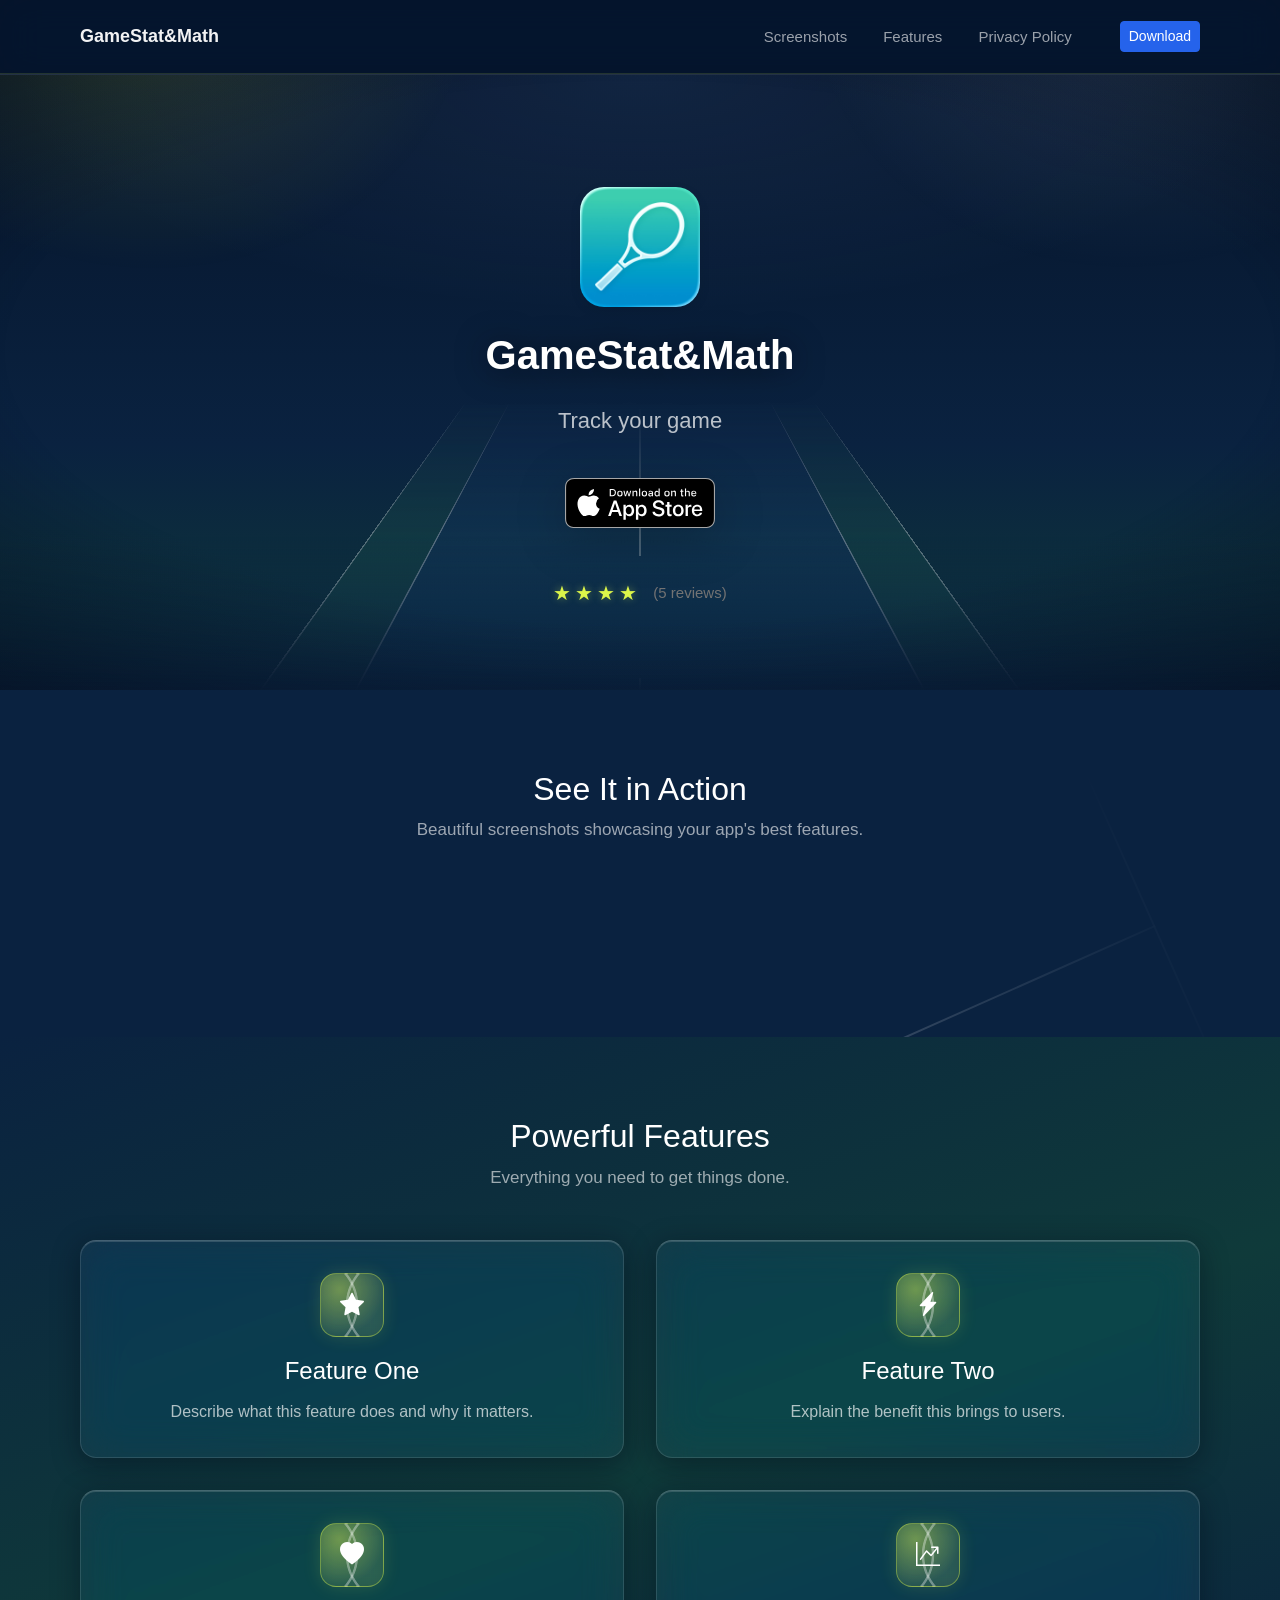
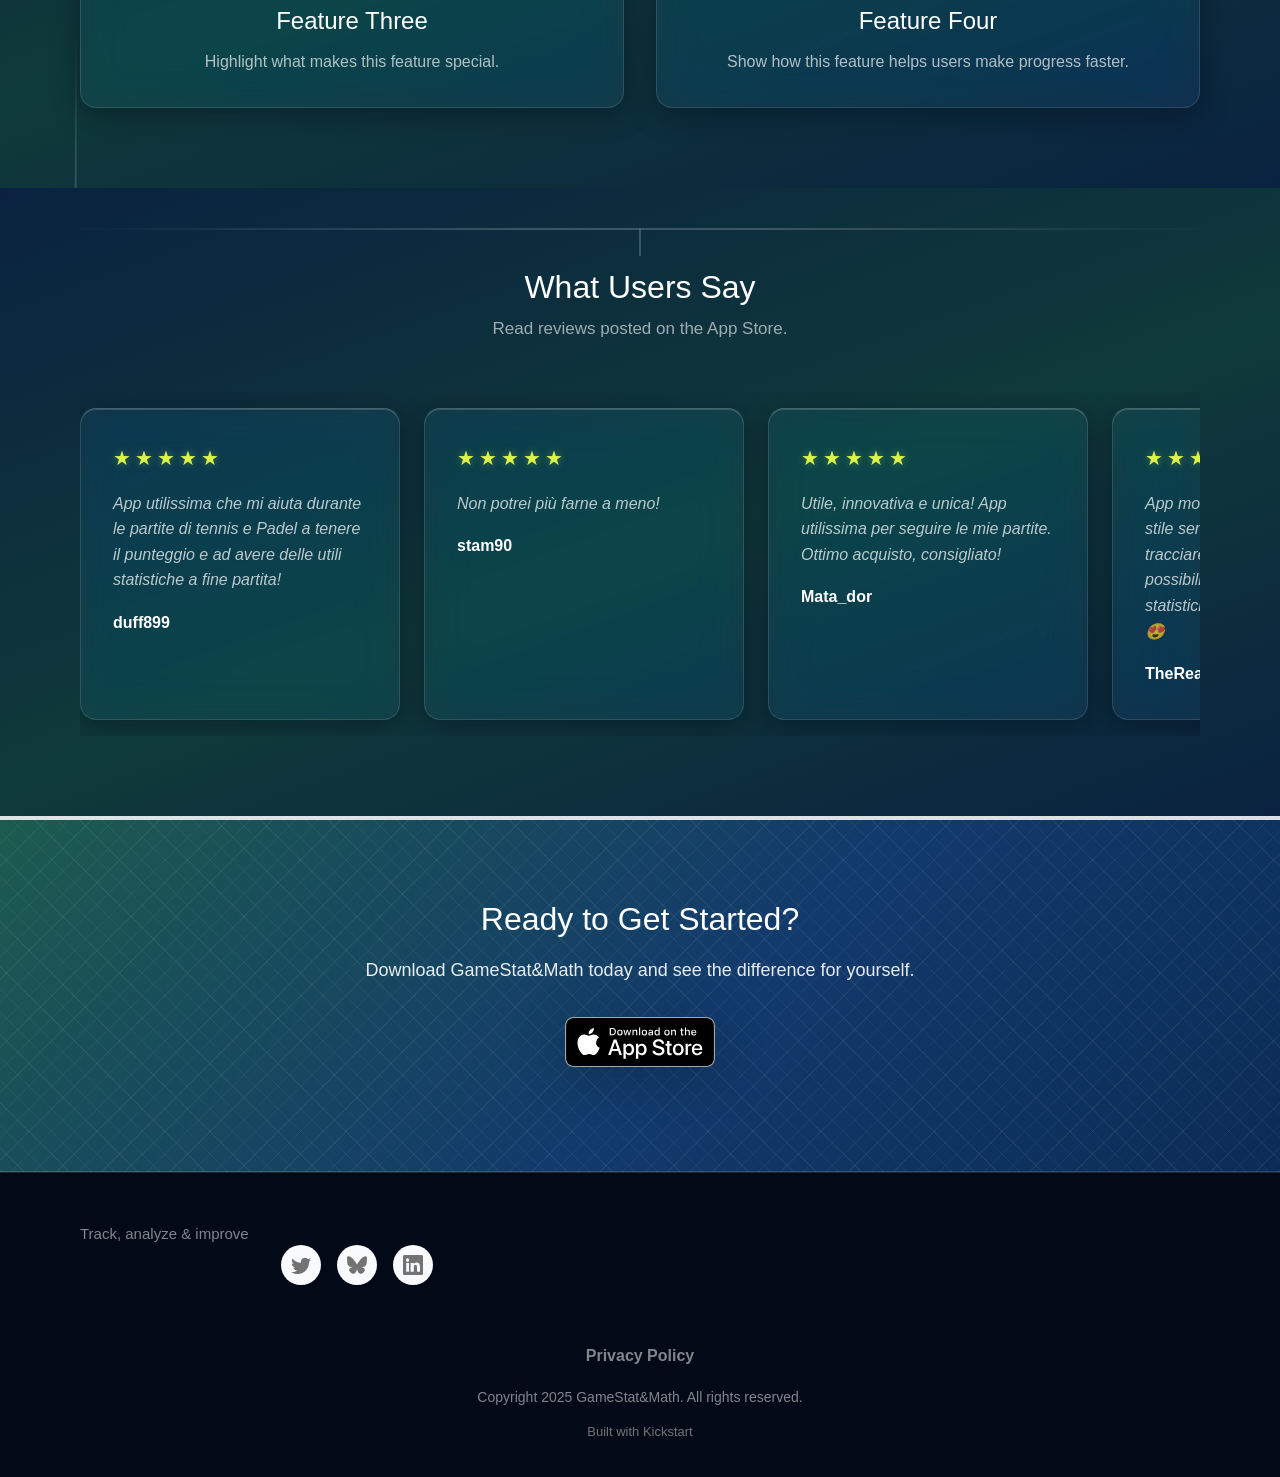
==== index.html @ c44f0102 "Deploy website – 23 Sep 2026 at 17:41" ====
<!doctype html>
<html lang="en" data-light-theme="light" data-dark-theme="dark">
  <head>
    <base href="./" />
    <meta property="og:site_name" content="GameStat&amp;Math" />
    <meta property="og:title" content="GameStat&amp;Math" />
    <meta name="twitter:title" content="GameStat&amp;Math" />
    <meta property="og:url" content="https://example.com/" />
    <meta name="twitter:domain" content="example.com" />
    <meta name="twitter:card" content="summary_large_image" />
    <meta name="twitter:dnt" content="on" />
    <meta charset="utf-8" />
    <meta name="viewport" content="width=device-width, initial-scale=1" />
    <meta name="author" content="Stefano" />
    <meta name="generator" content="Ignite v0.6.0" />
    <title>GameStat&amp;Math</title>
    <link href="css/bootstrap.min.css" rel="stylesheet" />
    <link href="css/bootstrap-icons.min.css" rel="stylesheet" />
    <link href="css/ignite-core.min.css" rel="stylesheet" />
    <link href="https://example.com/" rel="canonical" />
    <link href="images/favicon.png" rel="icon" />
    <link href="css/styles.css" rel="stylesheet" />
    <style>
:root {
    --primary-color: #2563eb;
    --primary-rgb: 37, 99, 235;
    --font-family: -apple-system, BlinkMacSystemFont, 'Segoe UI', Roboto, 'Helvetica Neue', Arial, sans-serif;
    color-scheme: light dark;
}
</style>
    <link href="css/custom.css" rel="stylesheet" />
    <meta name="apple-itunes-app" content="app-id=6455461462" />
  </head>
  <body data-site-classes="site-shell">
    <header>
      <nav class="site-header navbar navbar-expand-md">
        <div class="container flex-wrap flex-lg-nowrap">
          <div class="me-2 me-md-auto">
            <a href="./" class="brand-link d-inline-flex align-items-center navbar-brand"><span class="brand-name">GameStat&amp;Math</span></a>
          </div>
          <button type="button" class="navbar-toggler btn" data-bs-toggle="collapse" data-bs-target="#navbarCollapse" aria-controls="navbarCollapse" aria-expanded="false" aria-label="Toggle navigation"><span class="navbar-toggler-icon"></span></button>
          <div id="navbarCollapse" class="collapse navbar-collapse">
            <ul class="navbar-nav mb-2 mb-md-0 col justify-content-end">
              <li class="nav-item"><a href="#screenshots" class="nav-link text-nowrap">Screenshots</a></li>
              <li class="nav-item"><a href="#features" class="nav-link text-nowrap">Features</a></li>
              <li class="nav-item"><a href="https://gamestatmath.app/privacy/" class="nav-link text-nowrap">Privacy Policy</a></li>
              <li class="nav-item"></li>
              <li class="nav-item"><a href="https://apps.apple.com/app/id6455461462" class="text-nowrap btn btn-sm btn-primary">Download</a></li>
            </ul>
          </div>
        </div>
      </nav>
    </header>
    <main class="site-main">
      <div class="ig-main-content">
        <div id="hero" class="hero hero-centered">
          <div class="container">
            <div class="hero-content">
              <img src="images/app-icon.png" alt="App Icon" class="hero-app-icon" />
              <h1 class="hero-title">GameStat&amp;Math</h1>
              <p class="hero-subtitle">Track your game</p>
              <div class="hero-cta">
                <a href="https://apps.apple.com/app/id6455461462" class="store-badge-link"><img src="images/app-store-download-black.svg" alt="Download on the App Store" class="store-badge store-badge-light-mode" /><img src="images/app-store-download-white.svg" alt="Download on the App Store" class="store-badge store-badge-dark-mode" /></a>
              </div>
              <div class="hero-rating">
                <div class="rating-stars">
                  <span class="star">★</span>
                  <span class="star">★</span>
                  <span class="star">★</span>
                  <span class="star">★</span>
                </div>
                <p class="rating-text"><span class="rating-count">(5 reviews)</span></p>
              </div>
            </div>
          </div>
        </div>
        <div id="screenshots" class="screenshots-section screenshots-carousel">
          <div class="container">
            <div class="section-header">
              <h2>See It in Action</h2>
              <p class="section-description">Beautiful screenshots showcasing your app's best features.</p>
            </div>
            <div class="screenshots-container">
              <div class="screenshots-scroll"></div>
            </div>
          </div>
        </div>
        <div id="features" class="features-section features-grid-layout features-grid-multiple-of-two">
          <div class="container">
            <div class="section-header">
              <h2>Powerful Features</h2>
              <p class="section-description">Everything you need to get things done.</p>
            </div>
            <div class="features-grid">
              <div class="feature-card">
                <div class="feature-icon">
                  <i class="feature-icon-image bi-star-fill"></i>
                </div>
                <h4 class="feature-title">Feature One</h4>
                <p class="feature-description">Describe what this feature does and why it matters.</p>
              </div>
              <div class="feature-card">
                <div class="feature-icon">
                  <i class="feature-icon-image bi-lightning-charge-fill"></i>
                </div>
                <h4 class="feature-title">Feature Two</h4>
                <p class="feature-description">Explain the benefit this brings to users.</p>
              </div>
              <div class="feature-card">
                <div class="feature-icon">
                  <i class="feature-icon-image bi-heart-fill"></i>
                </div>
                <h4 class="feature-title">Feature Three</h4>
                <p class="feature-description">Highlight what makes this feature special.</p>
              </div>
              <div class="feature-card">
                <div class="feature-icon">
                  <i class="feature-icon-image bi-graph-up-arrow"></i>
                </div>
                <h4 class="feature-title">Feature Four</h4>
                <p class="feature-description">Show how this feature helps users make progress faster.</p>
              </div>
            </div>
          </div>
        </div>
        <div id="reviews" class="testimonials-section testimonials-carousel">
          <div class="container">
            <div class="section-header">
              <h2>What Users Say</h2>
              <p class="section-description">Read reviews posted on the App Store.</p>
            </div>
            <div class="testimonials-scroll">
              <div class="testimonial-card">
                <div class="testimonial-rating">
                  <span class="star">★</span>
                  <span class="star">★</span>
                  <span class="star">★</span>
                  <span class="star">★</span>
                  <span class="star">★</span>
                </div>
                <p class="testimonial-quote">App utilissima che mi aiuta durante le partite di tennis e Padel a tenere il punteggio e ad avere delle utili statistiche a fine partita!</p>
                <p class="testimonial-author">duff899</p>
              </div>
              <div class="testimonial-card">
                <div class="testimonial-rating">
                  <span class="star">★</span>
                  <span class="star">★</span>
                  <span class="star">★</span>
                  <span class="star">★</span>
                  <span class="star">★</span>
                </div>
                <p class="testimonial-quote">Non potrei più farne a meno!</p>
                <p class="testimonial-author">stam90</p>
              </div>
              <div class="testimonial-card">
                <div class="testimonial-rating">
                  <span class="star">★</span>
                  <span class="star">★</span>
                  <span class="star">★</span>
                  <span class="star">★</span>
                  <span class="star">★</span>
                </div>
                <p class="testimonial-quote">Utile, innovativa e unica! App utilissima per seguire le mie partite. Ottimo acquisto, consigliato!</p>
                <p class="testimonial-author">Mata_dor</p>
              </div>
              <div class="testimonial-card">
                <div class="testimonial-rating">
                  <span class="star">★</span>
                  <span class="star">★</span>
                  <span class="star">★</span>
                  <span class="star">★</span>
                  <span class="star">★</span>
                </div>
                <p class="testimonial-quote">App molto elegante, grazie ad uno stile semplice e intuitivo si possono tracciare le partite. Bellissima la possibilità di visualizzare le proprie statistiche e quelle degli avversari 😍</p>
                <p class="testimonial-author">TheRealCirru</p>
              </div>
            </div>
          </div>
        </div>
        <div id="download" class="download-section">
          <div class="container">
            <div class="download-content">
              <h2>Ready to Get Started?</h2>
              <p class="download-description">Download GameStat&amp;Math today and see the difference for yourself.</p>
              <div class="store-badges">
                <a href="https://apps.apple.com/app/id6455461462" class="store-badge-link"><img src="images/app-store-download-black.svg" alt="Download on the App Store" class="store-badge store-badge-light-mode" /><img src="images/app-store-download-white.svg" alt="Download on the App Store" class="store-badge store-badge-dark-mode" /></a>
              </div>
            </div>
          </div>
        </div>
      </div>
    </main>
    <div class="site-footer">
      <div class="container">
        <div class="footer-content">
          <div class="footer-brand">
            <p class="footer-tagline">Track, analyze &amp; improve</p>
          </div>
          <div class="footer-social">
            <a href="https://x.com/ste_pozzi" class="social-link"><i class="bi-twitter"></i></a>
            <a href="https://bsky.app/profile/ste12code.bsky.social" class="social-link"><i class="bi-bluesky"></i></a>
            <a href="https://linkedin.com/in/stefano12pozzi/" class="social-link"><i class="bi-linkedin"></i></a>
          </div>
        </div>
        <div class="footer-copyright">
          <div class="footer-links">
            <a href="privacy/" class="footer-privacy-link">Privacy Policy</a>
          </div>
          <p>Copyright 2025 GameStat&amp;Math. All rights reserved.</p>
          <a href="https://www.kickstart.tools" class="footer-kickstart-link">Built with Kickstart</a>
        </div>
      </div>
    </div>
    <script src="js/bootstrap.bundle.min.js"></script>
    <script src="js/ignite-core.js"></script>
  </body>
</html>
---- css/ignite-core.min.css ----
/* Since positioning the image, we need to help out the caption */
.carousel-caption {
  bottom: 3rem;
  z-index: 10;
}

/* Declare heights because of positioning of img element */
.carousel-item {
  height: 32rem;
}

/* Removing padding from the last paragraph in an alert. */
div.alert p:last-child {
  margin-bottom: 0;
}

.font-inherit, .font-inherit * {
  font: inherit;
}

.color-inherit, .color-inherit * {
  color: inherit;
}

.line-height-inherit {
  line-height: inherit;
}

.form-control::placeholder {
    color: gray;
    opacity: 1;
}
/* Removing text syling from a link. */
.link-plain {
    color: inherit;
    text-decoration: none;
    cursor: pointer;
}

/* Define CSS Variables for Material Backgrounds */
:root {
    /* Light Material Values */
    --material-light-ultra-thin: rgba(255, 255, 255, 0.5);
    --material-light-ultra-thin-blur: rgba(255, 255, 255, 0.2);
    --material-light-thin: rgba(255, 255, 255, 0.6);
    --material-light-thin-blur: rgba(255, 255, 255, 0.3);
    --material-light-regular: rgba(255, 255, 255, 0.7);
    --material-light-regular-blur: rgba(255, 255, 255, 0.4);
    --material-light-thick: rgba(255, 255, 255, 0.8);
    --material-light-thick-blur: rgba(255, 255, 255, 0.5);
    --material-light-ultra-thick: rgba(255, 255, 255, 0.9);
    --material-light-ultra-thick-blur: rgba(255, 255, 255, 0.6);

    /* Dark Material Values */
    --material-dark-ultra-thin: rgba(30, 30, 30, 0.5);
    --material-dark-ultra-thin-blur: rgba(30, 30, 30, 0.2);
    --material-dark-thin: rgba(30, 30, 30, 0.6);
    --material-dark-thin-blur: rgba(30, 30, 30, 0.3);
    --material-dark-regular: rgba(30, 30, 30, 0.7);
    --material-dark-regular-blur: rgba(30, 30, 30, 0.4);
    --material-dark-thick: rgba(30, 30, 30, 0.8);
    --material-dark-thick-blur: rgba(30, 30, 30, 0.5);
    --material-dark-ultra-thick: rgba(30, 30, 30, 0.9);
    --material-dark-ultra-thick-blur: rgba(30, 30, 30, 0.6);
}

/* Auto-switching Material Classes */
.material-ultra-thin {
    background: var(--material-light-ultra-thin);
    @supports ((backdrop-filter: blur(10px)) or (-webkit-backdrop-filter: blur(10px))) {
        background: var(--material-light-ultra-thin-blur);
        -webkit-backdrop-filter: blur(10px) saturate(180%);
        backdrop-filter: blur(10px) saturate(180%);
    }
}

.material-thin {
    background: var(--material-light-thin);
    @supports ((backdrop-filter: blur(20px)) or (-webkit-backdrop-filter: blur(20px))) {
        background: var(--material-light-thin-blur);
        -webkit-backdrop-filter: blur(20px) saturate(180%);
        backdrop-filter: blur(20px) saturate(180%);
    }
}

.material-regular {
    background: var(--material-light-regular);
    @supports ((backdrop-filter: blur(30px)) or (-webkit-backdrop-filter: blur(30px))) {
        background: var(--material-light-regular-blur);
        -webkit-backdrop-filter: blur(30px) saturate(180%);
        backdrop-filter: blur(30px) saturate(180%);
    }
}

.material-thick {
    background: var(--material-light-thick);
    @supports ((backdrop-filter: blur(50px)) or (-webkit-backdrop-filter: blur(50px))) {
        background: var(--material-light-thick-blur);
        -webkit-backdrop-filter: blur(50px) saturate(180%);
        backdrop-filter: blur(50px) saturate(180%);
    }
}

.material-ultra-thick {
    background: var(--material-light-ultra-thick);
    @supports ((backdrop-filter: blur(70px)) or (-webkit-backdrop-filter: blur(70px))) {
        background: var(--material-light-ultra-thick-blur);
        -webkit-backdrop-filter: blur(70px) saturate(180%);
        backdrop-filter: blur(70px) saturate(180%);
    }
}

[data-bs-theme*="dark"] .material-ultra-thin {
    background: var(--material-dark-ultra-thin);
    @supports ((backdrop-filter: blur(10px)) or (-webkit-backdrop-filter: blur(10px))) {
        background: var(--material-dark-ultra-thin-blur);
        -webkit-backdrop-filter: blur(10px) saturate(180%);
        backdrop-filter: blur(10px) saturate(180%);
    }
}

[data-bs-theme*="dark"] .material-thin {
    background: var(--material-dark-thin);
    @supports ((backdrop-filter: blur(20px)) or (-webkit-backdrop-filter: blur(20px))) {
        background: var(--material-dark-thin-blur);
        -webkit-backdrop-filter: blur(20px) saturate(180%);
        backdrop-filter: blur(20px) saturate(180%);
    }
}

[data-bs-theme*="dark"] .material-regular {
    background: var(--material-dark-regular);
    @supports ((backdrop-filter: blur(30px)) or (-webkit-backdrop-filter: blur(30px))) {
        background: var(--material-dark-regular-blur);
        -webkit-backdrop-filter: blur(30px) saturate(180%);
        backdrop-filter: blur(30px) saturate(180%);
    }
}

[data-bs-theme*="dark"] .material-thick {
    background: var(--material-dark-thick);
    @supports ((backdrop-filter: blur(50px)) or (-webkit-backdrop-filter: blur(50px))) {
        background: var(--material-dark-thick-blur);
        -webkit-backdrop-filter: blur(50px) saturate(180%);
        backdrop-filter: blur(50px) saturate(180%);
    }
}

[data-bs-theme*="dark"] .material-ultra-thick {
    background: var(--material-dark-ultra-thick);
    @supports ((backdrop-filter: blur(70px)) or (-webkit-backdrop-filter: blur(70px))) {
        background: var(--material-dark-ultra-thick-blur);
        -webkit-backdrop-filter: blur(70px) saturate(180%);
        backdrop-filter: blur(70px) saturate(180%);
    }
}

/* Light Material Classes (for explicit overrides) */
.material-ultra-thin-light {
    background: var(--material-light-ultra-thin);
    @supports ((backdrop-filter: blur(10px)) or (-webkit-backdrop-filter: blur(10px))) {
        background: var(--material-light-ultra-thin-blur);
        -webkit-backdrop-filter: blur(10px) saturate(180%);
        backdrop-filter: blur(10px) saturate(180%);
    }
}

.material-thin-light {
    background: var(--material-light-thin);
    @supports ((backdrop-filter: blur(20px)) or (-webkit-backdrop-filter: blur(20px))) {
        background: var(--material-light-thin-blur);
        -webkit-backdrop-filter: blur(20px) saturate(180%);
        backdrop-filter: blur(20px) saturate(180%);
    }
}

.material-regular-light {
    background: var(--material-light-regular);
    @supports ((backdrop-filter: blur(30px)) or (-webkit-backdrop-filter: blur(30px))) {
        background: var(--material-light-regular-blur);
        -webkit-backdrop-filter: blur(30px) saturate(180%);
        backdrop-filter: blur(30px) saturate(180%);
    }
}

.material-thick-light {
    background: var(--material-light-thick);
    @supports ((backdrop-filter: blur(50px)) or (-webkit-backdrop-filter: blur(50px))) {
        background: var(--material-light-thick-blur);
        -webkit-backdrop-filter: blur(50px) saturate(180%);
        backdrop-filter: blur(50px) saturate(180%);
    }
}

.material-ultra-thick-light {
    background: var(--material-light-ultra-thick);
    @supports ((backdrop-filter: blur(70px)) or (-webkit-backdrop-filter: blur(70px))) {
        background: var(--material-light-ultra-thick-blur);
        -webkit-backdrop-filter: blur(70px) saturate(180%);
        backdrop-filter: blur(70px) saturate(180%);
    }
}

/* Dark Material Classes (for explicit overrides) */
.material-ultra-thin-dark {
    background: var(--material-dark-ultra-thin);
    @supports ((backdrop-filter: blur(10px)) or (-webkit-backdrop-filter: blur(10px))) {
        background: var(--material-dark-ultra-thin-blur);
        -webkit-backdrop-filter: blur(10px) saturate(180%);
        backdrop-filter: blur(10px) saturate(180%);
    }
}

.material-thin-dark {
    background: var(--material-dark-thin);
    @supports ((backdrop-filter: blur(20px)) or (-webkit-backdrop-filter: blur(20px))) {
        background: var(--material-dark-thin-blur);
        -webkit-backdrop-filter: blur(20px) saturate(180%);
        backdrop-filter: blur(20px) saturate(180%);
    }
}

.material-regular-dark {
    background: var(--material-dark-regular);
    @supports ((backdrop-filter: blur(30px)) or (-webkit-backdrop-filter: blur(30px))) {
        background: var(--material-dark-regular-blur);
        -webkit-backdrop-filter: blur(30px) saturate(180%);
        backdrop-filter: blur(30px) saturate(180%);
    }
}

.material-thick-dark {
    background: var(--material-dark-thick);
    @supports ((backdrop-filter: blur(50px)) or (-webkit-backdrop-filter: blur(50px))) {
        background: var(--material-dark-thick-blur);
        -webkit-backdrop-filter: blur(50px) saturate(180%);
        backdrop-filter: blur(50px) saturate(180%);
    }
}

.material-ultra-thick-dark {
    background: var(--material-dark-ultra-thick);
    @supports ((backdrop-filter: blur(70px)) or (-webkit-backdrop-filter: blur(70px))) {
        background: var(--material-dark-ultra-thick-blur);
        -webkit-backdrop-filter: blur(70px) saturate(180%);
        backdrop-filter: blur(70px) saturate(180%);
    }
}

.ig-text-small {
    font-size: 0.9rem;
}

.ig-text-xSmall {
    font-size: 0.8rem;
}

.ig-text-xxSmall {
    font-size: 0.7rem;
}

.ig-text-xxxSmall {
    font-size: 0.6rem;
}

.ig-line-clamp {
    overflow: hidden;
    display: -webkit-box;
    -webkit-box-orient: vertical;
    -webkit-line-clamp: var(--ig-max-line-length, 1);
}

.ig-line-clamp-none {
    overflow: visible;
    display: block;
    -webkit-box-orient: horizontal;
    -webkit-line-clamp: unset;
}


:root {
    --bs-primary: rgb(13 110 253 / 100%);
    --bs-primary-rgb: 13, 110, 253;
    --bs-primary-text-emphasis: rgb(5 44 101 / 100%);
    --bs-primary-bg-subtle: rgb(206 226 254 / 100%);
    --bs-primary-border-subtle: rgb(109 168 253 / 100%);
    --bs-secondary: rgb(108 117 125 / 100%);
    --bs-secondary-rgb: 108, 117, 125;
    --bs-secondary-text-emphasis: rgb(43 46 50 / 100%);
    --bs-secondary-bg-subtle: rgb(225 227 229 / 100%);
    --bs-secondary-border-subtle: rgb(166 172 177 / 100%);
    --bs-success: rgb(25 135 84 / 100%);
    --bs-success-rgb: 25, 135, 84;
    --bs-success-text-emphasis: rgb(10 54 33 / 100%);
    --bs-success-bg-subtle: rgb(209 231 220 / 100%);
    --bs-success-border-subtle: rgb(117 183 152 / 100%);
    --bs-info: rgb(13 202 240 / 100%);
    --bs-info-rgb: 13, 202, 240;
    --bs-info-text-emphasis: rgb(5 80 96 / 100%);
    --bs-info-bg-subtle: rgb(206 244 252 / 100%);
    --bs-info-border-subtle: rgb(109 223 246 / 100%);
    --bs-warning: rgb(255 193 7 / 100%);
    --bs-warning-rgb: 255, 193, 7;
    --bs-warning-text-emphasis: rgb(102 77 2 / 100%);
    --bs-warning-bg-subtle: rgb(255 242 205 / 100%);
    --bs-warning-border-subtle: rgb(255 217 106 / 100%);
    --bs-danger: rgb(220 53 69 / 100%);
    --bs-danger-rgb: 220, 53, 69;
    --bs-danger-text-emphasis: rgb(88 21 27 / 100%);
    --bs-danger-bg-subtle: rgb(248 214 217 / 100%);
    --bs-danger-border-subtle: rgb(234 133 143 / 100%);
    --bs-light: rgb(248 249 250 / 100%);
    --bs-light-rgb: 248, 249, 250;
    --bs-light-text-emphasis: rgb(49 49 49 / 100%);
    --bs-light-bg-subtle: rgb(253 253 254 / 100%);
    --bs-light-border-subtle: rgb(198 199 200 / 100%);
    --bs-dark: rgb(33 37 41 / 100%);
    --bs-dark-rgb: 33, 37, 41;
    --bs-dark-text-emphasis: rgb(13 14 16 / 100%);
    --bs-dark-bg-subtle: rgb(210 211 212 / 100%);
    --bs-dark-border-subtle: rgb(121 124 126 / 100%);
    --bs-body-color: rgb(33 37 41 / 100%);
    --bs-body-color-rgb: 33, 37, 41;
    --bs-body-bg: rgb(255 255 255 / 100%);
    --bs-body-bg-rgb: 255, 255, 255;
    --bs-emphasis-color-rgb: 0, 0, 0;
    --bs-secondary-color: rgb(8415 9435 10455 / 75%);
    --bs-secondary-color-rgb: 8415, 9435, 10455;
    --bs-tertiary-color: rgb(8415 9435 10455 / 50%);
    --bs-tertiary-color-rgb: 8415, 9435, 10455;
    --bs-secondary-bg: rgb(233 236 239 / 100%);
    --bs-secondary-bg-rgb: 233, 236, 239;
    --bs-tertiary-bg: rgb(248 249 250 / 100%);
    --bs-tertiary-bg-rgb: 248, 249, 250;
    --bs-link-color: rgb(13 110 253 / 100%);
    --bs-link-color-rgb: 13, 110, 253;
    --bs-link-hover-color: rgb(10 88 202 / 100%);
    --bs-link-hover-color-rgb: 10, 88, 202;
    --bs-border-color: rgb(222 226 230 / 100%);
    --bs-border-color-rgb: 222, 226, 230;
    --syntax-highlight-theme: "xcode-light";
}

@media (min-width: 540px) {
    .container {
    max-width: 540px;
}
}

@media (min-width: 720px) {
    .container {
    max-width: 720px;
}
}

@media (min-width: 960px) {
    .container {
    max-width: 960px;
}
}

@media (min-width: 1140px) {
    .container {
    max-width: 1140px;
}
}

@media (min-width: 1320px) {
    .container {
    max-width: 1320px;
}
}

/* Global style rules */

/* Root and body styles */
html {
    font-size: var(--bs-root-font-size, 16px);
}

body {
    font-family: var(--bs-body-font-family, system-ui, -apple-system, "Segoe UI", Roboto, "Helvetica Neue", "Noto Sans", "Liberation Sans", Arial, sans-serif);
    font-size: var(--bs-body-font-size, 1rem);
    line-height: var(--bs-body-line-height, 1.5);
    color: var(--bs-body-color);
    background-color: var(--bs-body-bg);
}

/* Link styles */
a {
    color: var(--bs-link-color);
    text-decoration: var(--bs-link-decoration, underline);
}

a:hover {
    color: var(--bs-link-hover-color);
}

/* Link role styles */
.link-primary {
    color: var(--bs-primary) !important;
    text-decoration-color: var(--bs-primary) !important;
}
.link-primary:hover {
    color: rgba(var(--bs-primary-rgb), 0.8) !important;
    text-decoration-color: rgba(var(--bs-primary-rgb), 0.8) !important;
}

.link-secondary {
    color: var(--bs-secondary) !important;
    text-decoration-color: var(--bs-secondary) !important;
}
.link-secondary:hover {
    color: rgba(var(--bs-secondary-rgb), 0.8) !important;
    text-decoration-color: rgba(var(--bs-secondary-rgb), 0.8) !important;
}

.link-success {
    color: var(--bs-success) !important;
    text-decoration-color: var(--bs-success) !important;
}
.link-success:hover {
    color: rgba(var(--bs-success-rgb), 0.8) !important;
    text-decoration-color: rgba(var(--bs-success-rgb), 0.8) !important;
}

.link-info {
    color: var(--bs-info) !important;
    text-decoration-color: var(--bs-info) !important;
}
.link-info:hover {
    color: rgba(var(--bs-info-rgb), 0.8) !important;
    text-decoration-color: rgba(var(--bs-info-rgb), 0.8) !important;
}

.link-warning {
    color: var(--bs-warning) !important;
    text-decoration-color: var(--bs-warning) !important;
}
.link-warning:hover {
    color: rgba(var(--bs-warning-rgb), 0.8) !important;
    text-decoration-color: rgba(var(--bs-warning-rgb), 0.8) !important;
}

.link-danger {
    color: var(--bs-danger) !important;
    text-decoration-color: var(--bs-danger) !important;
}
.link-danger:hover {
    color: rgba(var(--bs-danger-rgb), 0.8) !important;
    text-decoration-color: rgba(var(--bs-danger-rgb), 0.8) !important;
}

.link-light {
    color: var(--bs-light) !important;
    text-decoration-color: var(--bs-light) !important;
}
.link-light:hover {
    color: rgba(var(--bs-light-rgb), 0.8) !important;
    text-decoration-color: rgba(var(--bs-light-rgb), 0.8) !important;
}

.link-dark {
    color: var(--bs-dark) !important;
    text-decoration-color: var(--bs-dark) !important;
}
.link-dark:hover {
    color: rgba(var(--bs-dark-rgb), 0.8) !important;
    text-decoration-color: rgba(var(--bs-dark-rgb), 0.8) !important;
}

/* Alert styles */
.alert-primary {
    color: var(--bs-primary-text-emphasis);
    background-color: var(--bs-primary-bg-subtle);
    border-color: var(--bs-primary-border-subtle);
}

.alert-secondary {
    color: var(--bs-secondary-text-emphasis);
    background-color: var(--bs-secondary-bg-subtle);
    border-color: var(--bs-secondary-border-subtle);
}

.alert-success {
    color: var(--bs-success-text-emphasis);
    background-color: var(--bs-success-bg-subtle);
    border-color: var(--bs-success-border-subtle);
}

.alert-info {
    color: var(--bs-info-text-emphasis);
    background-color: var(--bs-info-bg-subtle);
    border-color: var(--bs-info-border-subtle);
}

.alert-warning {
    color: var(--bs-warning-text-emphasis);
    background-color: var(--bs-warning-bg-subtle);
    border-color: var(--bs-warning-border-subtle);
}

.alert-danger {
    color: var(--bs-danger-text-emphasis);
    background-color: var(--bs-danger-bg-subtle);
    border-color: var(--bs-danger-border-subtle);
}

.alert-light {
    color: var(--bs-light-text-emphasis);
    background-color: var(--bs-light-bg-subtle);
    border-color: var(--bs-light-border-subtle);
}

.alert-dark {
    color: var(--bs-dark-text-emphasis);
    background-color: var(--bs-dark-bg-subtle);
    border-color: var(--bs-dark-border-subtle);
}

/* Subtle backgrounds */
.bg-primary-subtle {
    background-color: rgba(var(--bs-primary-rgb), 0.15) !important;
}

.bg-secondary-subtle {
    background-color: rgba(var(--bs-secondary-rgb), 0.15) !important;
}

.bg-success-subtle {
    background-color: rgba(var(--bs-success-rgb), 0.15) !important;
}

.bg-info-subtle {
    background-color: rgba(var(--bs-info-rgb), 0.15) !important;
}

.bg-warning-subtle {
    background-color: rgba(var(--bs-warning-rgb), 0.15) !important;
}

.bg-danger-subtle {
    background-color: rgba(var(--bs-danger-rgb), 0.15) !important;
}

.bg-light-subtle {
    background-color: rgba(var(--bs-light-rgb), 0.15) !important;
}

.bg-dark-subtle {
    background-color: rgba(var(--bs-dark-rgb), 0.15) !important;
}

/* Card with solid background */
.text-bg-primary {
    color: #fff;
    background-color: var(--bs-primary) !important;
}

.text-bg-secondary {
    color: #fff;
    background-color: var(--bs-secondary) !important;
}

.text-bg-success {
    color: #fff;
    background-color: var(--bs-success) !important;
}

.text-bg-info {
    color: #000;
    background-color: var(--bs-info) !important;
}

.text-bg-warning {
    color: #000;
    background-color: var(--bs-warning) !important;
}

.text-bg-danger {
    color: #fff;
    background-color: var(--bs-danger) !important;
}

.text-bg-light {
    color: #000;
    background-color: var(--bs-light) !important;
}

.text-bg-dark {
    color: #fff;
    background-color: var(--bs-dark) !important;
}

/* Card with colored border */
.border-primary {
    border-color: var(--bs-primary) !important;
}

.border-secondary {
    border-color: var(--bs-secondary) !important;
}

.border-success {
    border-color: var(--bs-success) !important;
}

.border-info {
    border-color: var(--bs-info) !important;
}

.border-warning {
    border-color: var(--bs-warning) !important;
}

.border-danger {
    border-color: var(--bs-danger) !important;
}

.border-light {
    border-color: var(--bs-light) !important;
}

.border-dark {
    border-color: var(--bs-dark) !important;
}

/* Paragraph margin */
p {
    margin-top: 0;
    margin-bottom: var(--bs-paragraph-margin-bottom, 1rem);
}

/* Heading styles */
h1, h2, h3, h4, h5, h6 {
    font-family: var(--bs-headings-font-family, inherit);
    margin-bottom: var(--bs-headings-margin-bottom, 0.5rem);
    font-weight: var(--bs-headings-font-weight, 500);
    line-height: var(--bs-headings-line-height, 1.2);
    color: var(--bs-heading-color, inherit);
}

/* Individual heading sizes */
h1 { font-size: var(--bs-h1-font-size, 2.5rem); }
h2 { font-size: var(--bs-h2-font-size, 2rem); }
h3 { font-size: var(--bs-h3-font-size, 1.75rem); }
h4 { font-size: var(--bs-h4-font-size, 1.5rem); }
h5 { font-size: var(--bs-h5-font-size, 1.25rem); }
h6 { font-size: var(--bs-h6-font-size, 1rem); }

/* Font weights */
.fw-lighter { font-weight: var(--bs-font-weight-lighter, 200); }
.fw-light { font-weight: var(--bs-font-weight-light, 300); }
.fw-normal { font-weight: var(--bs-font-weight-normal, 400); }
.fw-bold { font-weight: var(--bs-font-weight-bold, 700); }
.fw-bolder { font-weight: var(--bs-font-weight-bolder, 800); }

/* Font sizes */
.fs-small { font-size: var(--bs-body-font-size-sm, 0.875rem); }
.fs-base { font-size: var(--bs-body-font-size, 1rem); }
.fs-large { font-size: var(--bs-body-font-size-lg, 1.25rem); }

/* Line heights */
.lh-1 { line-height: var(--bs-line-height-condensed, 1); }
.lh-base { line-height: var(--bs-line-height-base, 1.5); }
.lh-lg { line-height: var(--bs-line-height-expanded, 2); }

/* Inline code */
:not(pre) > code {
    font-family: var(--bs-font-monospace, monospace);
    font-size: var(--bs-code-font-size, 1em);
}

/* Code blocks */
code, pre {
    font-family: var(--bs-font-monospace, monospace);
    font-size: var(--code-block-font-size, 1em);
    margin-bottom: var(--bs-paragraph-margin-bottom, 1rem) !important;
}

/* Border styles */
.border { border: 1px solid var(--bs-border-color) !important; }

/* Color rules */
.text-primary { color: var(--bs-primary) !important; }
.text-secondary { color: var(--bs-secondary) !important; }
.text-success { color: var(--bs-success) !important; }
.text-info { color: var(--bs-info) !important; }
.text-warning { color: var(--bs-warning) !important; }
.text-danger { color: var(--bs-danger) !important; }
.text-light { color: var(--bs-light) !important; }
.text-dark { color: var(--bs-dark) !important; }

/* Background rules */
.bg-primary { background-color: var(--bs-primary) !important; }
.bg-secondary { background-color: var(--bs-secondary) !important; }
.bg-success { background-color: var(--bs-success) !important; }
.bg-info { background-color: var(--bs-info) !important; }
.bg-warning { background-color: var(--bs-warning) !important; }
.bg-danger { background-color: var(--bs-danger) !important; }
.bg-light { background-color: var(--bs-light) !important; }
.bg-dark { background-color: var(--bs-dark) !important; }

/* Button rules */
.btn-primary {
    background-color: var(--bs-primary);
    border-color: var(--bs-primary);
}
.btn-primary:hover {
    background-color: rgb(var(--bs-primary-rgb));
    border-color: rgb(var(--bs-primary-rgb));
}

.btn-secondary {
    background-color: var(--bs-secondary);
    border-color: var(--bs-secondary);
}
.btn-secondary:hover {
    background-color: rgb(var(--bs-secondary-rgb));
    border-color: rgb(var(--bs-secondary-rgb));
}

.btn-success {
    background-color: var(--bs-success);
    border-color: var(--bs-success);
}
.btn-success:hover {
    background-color: rgb(var(--bs-success-rgb));
    border-color: rgb(var(--bs-success-rgb));
}

.btn-info {
    background-color: var(--bs-info);
    border-color: var(--bs-info);
}
.btn-info:hover {
    background-color: rgb(var(--bs-info-rgb));
    border-color: rgb(var(--bs-info-rgb));
}

.btn-warning {
    background-color: var(--bs-warning);
    border-color: var(--bs-warning);
}
.btn-warning:hover {
    background-color: rgb(var(--bs-warning-rgb));
    border-color: rgb(var(--bs-warning-rgb));
}

.btn-danger {
    background-color: var(--bs-danger);
    border-color: var(--bs-danger);
}
.btn-danger:hover {
    background-color: rgb(var(--bs-danger-rgb));
    border-color: rgb(var(--bs-danger-rgb));
}

.btn-light {
    background-color: var(--bs-light);
    border-color: var(--bs-light);
}
.btn-light:hover {
    background-color: rgb(var(--bs-light-rgb));
    border-color: rgb(var(--bs-light-rgb));
}

.btn-dark {
    background-color: var(--bs-dark);
    border-color: var(--bs-dark);
}
.btn-dark:hover {
    background-color: rgb(var(--bs-dark-rgb));
    border-color: rgb(var(--bs-dark-rgb));
}


[data-bs-theme="light"] {
    --bs-primary: rgb(13 110 253 / 100%);
    --bs-primary-rgb: 13, 110, 253;
    --bs-primary-text-emphasis: rgb(5 44 101 / 100%);
    --bs-primary-bg-subtle: rgb(206 226 254 / 100%);
    --bs-primary-border-subtle: rgb(109 168 253 / 100%);
    --bs-secondary: rgb(108 117 125 / 100%);
    --bs-secondary-rgb: 108, 117, 125;
    --bs-secondary-text-emphasis: rgb(43 46 50 / 100%);
    --bs-secondary-bg-subtle: rgb(225 227 229 / 100%);
    --bs-secondary-border-subtle: rgb(166 172 177 / 100%);
    --bs-success: rgb(25 135 84 / 100%);
    --bs-success-rgb: 25, 135, 84;
    --bs-success-text-emphasis: rgb(10 54 33 / 100%);
    --bs-success-bg-subtle: rgb(209 231 220 / 100%);
    --bs-success-border-subtle: rgb(117 183 152 / 100%);
    --bs-info: rgb(13 202 240 / 100%);
    --bs-info-rgb: 13, 202, 240;
    --bs-info-text-emphasis: rgb(5 80 96 / 100%);
    --bs-info-bg-subtle: rgb(206 244 252 / 100%);
    --bs-info-border-subtle: rgb(109 223 246 / 100%);
    --bs-warning: rgb(255 193 7 / 100%);
    --bs-warning-rgb: 255, 193, 7;
    --bs-warning-text-emphasis: rgb(102 77 2 / 100%);
    --bs-warning-bg-subtle: rgb(255 242 205 / 100%);
    --bs-warning-border-subtle: rgb(255 217 106 / 100%);
    --bs-danger: rgb(220 53 69 / 100%);
    --bs-danger-rgb: 220, 53, 69;
    --bs-danger-text-emphasis: rgb(88 21 27 / 100%);
    --bs-danger-bg-subtle: rgb(248 214 217 / 100%);
    --bs-danger-border-subtle: rgb(234 133 143 / 100%);
    --bs-light: rgb(248 249 250 / 100%);
    --bs-light-rgb: 248, 249, 250;
    --bs-light-text-emphasis: rgb(49 49 49 / 100%);
    --bs-light-bg-subtle: rgb(253 253 254 / 100%);
    --bs-light-border-subtle: rgb(198 199 200 / 100%);
    --bs-dark: rgb(33 37 41 / 100%);
    --bs-dark-rgb: 33, 37, 41;
    --bs-dark-text-emphasis: rgb(13 14 16 / 100%);
    --bs-dark-bg-subtle: rgb(210 211 212 / 100%);
    --bs-dark-border-subtle: rgb(121 124 126 / 100%);
    --bs-body-color: rgb(33 37 41 / 100%);
    --bs-body-color-rgb: 33, 37, 41;
    --bs-body-bg: rgb(255 255 255 / 100%);
    --bs-body-bg-rgb: 255, 255, 255;
    --bs-emphasis-color-rgb: 0, 0, 0;
    --bs-secondary-color: rgb(8415 9435 10455 / 75%);
    --bs-secondary-color-rgb: 8415, 9435, 10455;
    --bs-tertiary-color: rgb(8415 9435 10455 / 50%);
    --bs-tertiary-color-rgb: 8415, 9435, 10455;
    --bs-secondary-bg: rgb(233 236 239 / 100%);
    --bs-secondary-bg-rgb: 233, 236, 239;
    --bs-tertiary-bg: rgb(248 249 250 / 100%);
    --bs-tertiary-bg-rgb: 248, 249, 250;
    --bs-link-color: rgb(13 110 253 / 100%);
    --bs-link-color-rgb: 13, 110, 253;
    --bs-link-hover-color: rgb(10 88 202 / 100%);
    --bs-link-hover-color-rgb: 10, 88, 202;
    --bs-border-color: rgb(222 226 230 / 100%);
    --bs-border-color-rgb: 222, 226, 230;
    --syntax-highlight-theme: "xcode-light";
}

[data-bs-theme="dark"] {
    --bs-primary: rgb(13 110 253 / 100%);
    --bs-primary-rgb: 13, 110, 253;
    --bs-primary-text-emphasis: rgb(109 168 253 / 100%);
    --bs-primary-bg-subtle: rgb(2 21 50 / 100%);
    --bs-primary-border-subtle: rgb(7 66 151 / 100%);
    --bs-secondary: rgb(108 117 125 / 100%);
    --bs-secondary-rgb: 108, 117, 125;
    --bs-secondary-text-emphasis: rgb(166 172 177 / 100%);
    --bs-secondary-bg-subtle: rgb(21 23 24 / 100%);
    --bs-secondary-border-subtle: rgb(64 70 75 / 100%);
    --bs-success: rgb(25 135 84 / 100%);
    --bs-success-rgb: 25, 135, 84;
    --bs-success-text-emphasis: rgb(117 183 152 / 100%);
    --bs-success-bg-subtle: rgb(4 26 16 / 100%);
    --bs-success-border-subtle: rgb(15 81 50 / 100%);
    --bs-info: rgb(13 202 240 / 100%);
    --bs-info-rgb: 13, 202, 240;
    --bs-info-text-emphasis: rgb(109 223 246 / 100%);
    --bs-info-bg-subtle: rgb(2 40 47 / 100%);
    --bs-info-border-subtle: rgb(7 121 144 / 100%);
    --bs-warning: rgb(255 193 7 / 100%);
    --bs-warning-rgb: 255, 193, 7;
    --bs-warning-text-emphasis: rgb(255 217 106 / 100%);
    --bs-warning-bg-subtle: rgb(50 38 1 / 100%);
    --bs-warning-border-subtle: rgb(153 115 4 / 100%);
    --bs-danger: rgb(220 53 69 / 100%);
    --bs-danger-rgb: 220, 53, 69;
    --bs-danger-text-emphasis: rgb(234 133 143 / 100%);
    --bs-danger-bg-subtle: rgb(43 10 13 / 100%);
    --bs-danger-border-subtle: rgb(132 31 41 / 100%);
    --bs-light: rgb(248 249 250 / 100%);
    --bs-light-rgb: 248, 249, 250;
    --bs-light-text-emphasis: rgb(250 251 252 / 100%);
    --bs-light-bg-subtle: rgb(49 49 49 / 100%);
    --bs-light-border-subtle: rgb(99 99 100 / 100%);
    --bs-dark: rgb(33 37 41 / 100%);
    --bs-dark-rgb: 33, 37, 41;
    --bs-dark-text-emphasis: rgb(210 211 212 / 100%);
    --bs-dark-bg-subtle: rgb(6 7 8 / 100%);
    --bs-dark-border-subtle: rgb(77 80 83 / 100%);
    --bs-body-color: rgb(222 226 230 / 100%);
    --bs-body-color-rgb: 222, 226, 230;
    --bs-body-bg: rgb(33 37 41 / 100%);
    --bs-body-bg-rgb: 33, 37, 41;
    --bs-emphasis-color: rgb(255 255 255 / 100%);
    --bs-emphasis-color-rgb: 255, 255, 255;
    --bs-secondary-color: rgb(56610 57630 58650 / 75%);
    --bs-secondary-color-rgb: 56610, 57630, 58650;
    --bs-tertiary-color: rgb(56610 57630 58650 / 50%);
    --bs-tertiary-color-rgb: 56610, 57630, 58650;
    --bs-secondary-bg: rgb(52 58 64 / 100%);
    --bs-secondary-bg-rgb: 52, 58, 64;
    --bs-tertiary-bg: rgb(43 48 53 / 100%);
    --bs-tertiary-bg-rgb: 43, 48, 53;
    --bs-link-color: rgb(110 168 254 / 100%);
    --bs-link-color-rgb: 110, 168, 254;
    --bs-link-hover-color: rgb(158 197 254 / 100%);
    --bs-link-hover-color-rgb: 158, 197, 254;
    --bs-border-color: rgb(73 80 87 / 100%);
    --bs-border-color-rgb: 73, 80, 87;
    --syntax-highlight-theme: "xcode-dark";
}
---- css/styles.css ----
/* Custom styles */
:root {
    /* Theme colors - these can be overridden dynamically */
    --primary-color: #2563eb;
    --primary-hover: color-mix(in srgb, var(--primary-color) 84%, black);
    --primary-rgb: 37, 99, 235;

    /* Text colors */
    --text-dark: #0a0a0a;
    --text-primary: #1a1a1a;
    --text-muted: #525252;
    --text-light: #737373;
    --text-secondary: var(--text-muted);

    /* Background colors */
    --bg-page: #ffffff;
    --bg-light: #f8fafc;
    --bg-card: #ffffff;
    --bg-primary: var(--bg-page);
    --bg-secondary: var(--bg-light);
    --surface-elevated: color-mix(in srgb, var(--bg-page) 92%, transparent);
    --section-surface-a: var(--bg-page);
    --section-surface-b: #f8f9fb;

    /* Border and shadow */
    --border-color: rgba(0, 0, 0, 0.06);
    --shadow-sm: 0 1px 3px rgba(0, 0, 0, 0.02);
    --shadow-md: 0 4px 12px rgba(0, 0, 0, 0.08);
    --shadow-lg: 0 8px 24px rgba(0, 0, 0, 0.12);

    /* Special colors */
    --star-color: #facc15;

    /* Font families */
    --font-family-system: -apple-system, BlinkMacSystemFont, "Segoe UI", "Roboto", "Helvetica Neue", sans-serif;
    --font-family-serif: Georgia, "Times New Roman", Times, serif;
    --font-family-mono: "SF Mono", Menlo, Monaco, Consolas, monospace;
    --font-family: var(--font-family-system);

    /* Spacing scale */
    --spacing-xs: 0.25rem;
    --spacing-sm: 0.5rem;
    --spacing-md: 1rem;
    --spacing-lg: 1.5rem;
    --spacing-xl: 2rem;
    --spacing-2xl: 3rem;
    --spacing-3xl: 5rem;

    /* Border radius */
    --radius-sm: 0.375rem;
    --radius-md: 0.625rem;
    --radius-lg: 1rem;
    --border-radius-sm: var(--radius-sm);
    --border-radius-md: var(--radius-md);
    --border-radius-lg: var(--radius-lg);
    --section-padding-y: var(--spacing-3xl);
    --section-padding: var(--section-padding-y) 0;
    --bs-primary: var(--primary-color);
    --bs-primary-rgb: var(--primary-rgb);
    --bs-link-color: var(--primary-color);
    --bs-link-color-rgb: var(--primary-rgb);
    --bs-link-hover-color: var(--primary-hover);
    --bs-link-hover-color-rgb: var(--primary-rgb);
}

/* Dark mode via class */
body[data-site-classes~="dark-mode"] {
    --text-dark: #fafafa;
    --text-primary: #e5e5e5;
    --text-muted: #a1a1aa;
    --text-light: #71717a;
    --text-secondary: var(--text-muted);
    --bg-page: #0a0a0a;
    --bg-light: #18181b;
    --bg-card: #27272a;
    --bg-primary: var(--bg-page);
    --bg-secondary: var(--bg-light);
    --surface-elevated: rgba(10, 10, 10, 0.92);
    --section-surface-a: var(--bg-page);
    --section-surface-b: #111114;
    --border-color: rgba(255, 255, 255, 0.1);
    --shadow-sm: 0 1px 3px rgba(0, 0, 0, 0.3);
    --shadow-md: 0 4px 12px rgba(0, 0, 0, 0.4);
    --shadow-lg: 0 8px 24px rgba(0, 0, 0, 0.5);
}

body[data-site-classes~="dark-mode"] .site-header .navbar-toggler-icon {
    background-image: url("data:image/svg+xml,%3csvg xmlns='http://www.w3.org/2000/svg' viewBox='0 0 30 30'%3e%3cpath stroke='rgba%28255,255,255,0.88%29' stroke-linecap='round' stroke-miterlimit='10' stroke-width='2' d='M4 7h22M4 15h22M4 23h22'/%3e%3c/svg%3e");
}

/* Dark mode via system preference (auto) */
@media (prefers-color-scheme: dark) {
    body:not([data-site-classes~="light-mode"]):not([data-site-classes~="dark-mode"]) {
        --text-dark: #fafafa;
        --text-primary: #e5e5e5;
        --text-muted: #a1a1aa;
        --text-light: #71717a;
        --text-secondary: var(--text-muted);
        --bg-page: #0a0a0a;
        --bg-light: #18181b;
        --bg-card: #27272a;
        --bg-primary: var(--bg-page);
        --bg-secondary: var(--bg-light);
        --surface-elevated: rgba(10, 10, 10, 0.92);
        --section-surface-a: var(--bg-page);
        --section-surface-b: #111114;
        --border-color: rgba(255, 255, 255, 0.1);
        --shadow-sm: 0 1px 3px rgba(0, 0, 0, 0.3);
        --shadow-md: 0 4px 12px rgba(0, 0, 0, 0.4);
        --shadow-lg: 0 8px 24px rgba(0, 0, 0, 0.5);
    }

    body:not([data-site-classes~="light-mode"]):not([data-site-classes~="dark-mode"]) .site-header .navbar-toggler-icon {
        background-image: url("data:image/svg+xml,%3csvg xmlns='http://www.w3.org/2000/svg' viewBox='0 0 30 30'%3e%3cpath stroke='rgba%28255,255,255,0.88%29' stroke-linecap='round' stroke-miterlimit='10' stroke-width='2' d='M4 7h22M4 15h22M4 23h22'/%3e%3c/svg%3e");
    }
}

/* Spacing density variations */
body[data-site-classes~="density-compact"] {
    --spacing-md: 0.75rem;
    --spacing-lg: 1rem;
    --spacing-xl: 1.5rem;
    --spacing-2xl: 2rem;
    --spacing-3xl: 3.5rem;
}

body[data-site-classes~="density-spacious"] {
    --spacing-md: 1.25rem;
    --spacing-lg: 2rem;
    --spacing-xl: 3rem;
    --spacing-2xl: 4rem;
    --spacing-3xl: 6rem;
}

/* Font family variations */
body[data-site-classes~="font-serif"] {
    --font-family: var(--font-family-serif);
}

body[data-site-classes~="font-mono"] {
    --font-family: var(--font-family-mono);
}

/* Base Styles */
html {
    background-color: var(--bg-page);
}

body {
    --bs-body-font-family: var(--font-family);
    --bs-body-color: var(--text-primary);
    --bs-body-bg: var(--bg-page);
    --bs-emphasis-color: var(--text-dark);
    --bs-secondary-color: var(--text-secondary);
    --bs-secondary-bg: var(--bg-secondary);
    --bs-tertiary-color: var(--text-light);
    --bs-tertiary-bg: var(--bg-light);
    --bs-border-color: var(--border-color);
    --bs-card-bg: var(--bg-card);
    --bs-card-border-color: var(--border-color);
    --bs-card-cap-bg: color-mix(in srgb, var(--bg-card) 88%, var(--bg-light));
    --bs-focus-ring-color: rgba(var(--primary-rgb), 0.15);
    margin: 0;
    font-family: var(--font-family);
    color: var(--text-primary);
    background-color: var(--bg-page);
    line-height: 1.7;
    min-height: 100vh;
    -webkit-font-smoothing: antialiased;
}

img {
    display: block;
    max-width: 100%;
}

.site-main {
    display: block;
}

.ig-main-content > .screenshots-section,
.ig-main-content > .highlights-section,
.ig-main-content > .features-section,
.ig-main-content > .testimonials-section,
.ig-main-content > .blog-posts-section,
.ig-main-content > .faq-section,
.ig-main-content > .pricing-section,
.ig-main-content > .team-section,
.ig-main-content > .video-section,
.ig-main-content > .newsletter-section,
.ig-main-content > .changelog-section,
.ig-main-content > .contact-form-section,
.ig-main-content > .custom-html-section,
.ig-main-content > .presskit-section {
    --section-surface: var(--section-surface-a);
}

.ig-main-content > .screenshots-section:nth-of-type(even),
.ig-main-content > .highlights-section:nth-of-type(even),
.ig-main-content > .features-section:nth-of-type(even),
.ig-main-content > .testimonials-section:nth-of-type(even),
.ig-main-content > .blog-posts-section:nth-of-type(even),
.ig-main-content > .faq-section:nth-of-type(even),
.ig-main-content > .pricing-section:nth-of-type(even),
.ig-main-content > .team-section:nth-of-type(even),
.ig-main-content > .video-section:nth-of-type(even),
.ig-main-content > .newsletter-section:nth-of-type(even),
.ig-main-content > .changelog-section:nth-of-type(even),
.ig-main-content > .contact-form-section:nth-of-type(even),
.ig-main-content > .custom-html-section:nth-of-type(even),
.ig-main-content > .presskit-section:nth-of-type(even) {
    --section-surface: var(--section-surface-b);
}

.container {
    max-width: 1200px;
    margin: 0 auto;
    padding: 0 1.5rem;
}

@media (min-width: 768px) {
    .container {
        padding: 0 2.5rem;
    }
}

/* Header */
.site-header {
    background: var(--surface-elevated);
    color: var(--text-primary);
    backdrop-filter: blur(12px);
    position: sticky;
    top: 0;
    z-index: 1000;
    border-bottom: 1px solid var(--border-color);
    box-shadow: var(--shadow-sm);
    padding: var(--spacing-md) 0;
    --bs-navbar-color: var(--text-muted);
    --bs-navbar-hover-color: var(--text-dark);
    --bs-navbar-active-color: var(--text-dark);
    --bs-navbar-brand-color: var(--text-dark);
    --bs-navbar-brand-hover-color: var(--text-dark);
    --bs-navbar-disabled-color: var(--text-light);
    --bs-navbar-toggler-border-color: var(--border-color);
    --bs-navbar-toggler-focus-width: 0;
}

.site-header .container {
    align-items: center;
    gap: var(--spacing-sm) var(--spacing-lg);
}

.site-header .navbar-brand {
    margin-right: 0;
    padding-top: 0;
    padding-bottom: 0;
}

.brand-link {
    display: flex;
    align-items: center;
    gap: 0.875rem;
    text-decoration: none;
    color: inherit;
    transition: transform 0.2s ease;
}

.brand-link:hover {
    transform: translateY(-1px);
    text-decoration: none;
}

.site-logo {
    height: 3rem;
    width: 3rem;
    border-radius: 0.75rem;
    border: 1px solid rgba(0, 0, 0, 0.08);
    box-shadow: 0 2px 8px rgba(0, 0, 0, 0.06);
    object-fit: cover;
}

.brand-name {
    font-size: 1.125rem;
    font-weight: 600;
    color: var(--text-dark);
}

.site-header .navbar-collapse {
    align-items: center;
}

.site-header .navbar-nav {
    align-items: flex-start;
    gap: var(--spacing-xs);
}

.site-header .nav-link,
.nav-link {
    color: var(--text-muted);
    text-decoration: none;
    font-weight: 500;
    font-size: 0.9375rem;
    transition: color 0.2s ease;
    position: relative;
}

.site-header .nav-link:hover,
.nav-link:hover {
    color: var(--text-dark);
    text-decoration: none;
}

.site-header .nav-link.active {
    color: var(--text-dark);
}

.nav-link::after {
    content: '';
    position: absolute;
    bottom: -0.25rem;
    left: 0;
    width: 0;
    height: 2px;
    background: var(--primary-color);
    transition: width 0.3s ease;
}

.nav-link:hover::after {
    width: 100%;
}

.site-header .navbar-toggler {
    padding: 0.4rem 0.55rem;
    border-radius: var(--radius-sm);
}

.site-header .navbar-toggler:focus {
    box-shadow: none;
}

.site-header .navbar-toggler-icon {
    background-image: url("data:image/svg+xml,%3csvg xmlns='http://www.w3.org/2000/svg' viewBox='0 0 30 30'%3e%3cpath stroke='rgba%2810,10,10,0.82%29' stroke-linecap='round' stroke-miterlimit='10' stroke-width='2' d='M4 7h22M4 15h22M4 23h22'/%3e%3c/svg%3e");
}

/* CTA Button */
.cta-button {
    display: inline-block;
    background: var(--primary-color);
    color: #fff !important;
    padding: 0.875rem 2rem;
    border-radius: 0.625rem;
    font-weight: 600;
    text-decoration: none;
    transition: transform 0.2s ease, box-shadow 0.2s ease, color 0.2s ease;
    box-shadow: 0 4px 12px rgba(var(--primary-rgb), 0.2);
}

.cta-button:hover {
    background: var(--primary-hover);
    transform: translateY(-2px);
    box-shadow: 0 6px 20px rgba(var(--primary-rgb), 0.3);
    text-decoration: none;
}

.nav-cta-button {
    padding: 0.625rem 1rem;
    border-radius: 999px;
    box-shadow: none;
}

.nav-cta-button:hover {
    box-shadow: 0 10px 24px rgba(var(--primary-rgb), 0.18);
}

.cta-button-primary {
    background: linear-gradient(135deg, var(--primary-color) 0%, var(--primary-hover) 100%);
    padding: 1rem 2.5rem;
    font-size: 1.0625rem;
}

/* Hero Section */
.hero {
    padding: 5rem 0 4rem;
    background: linear-gradient(180deg, var(--bg-light) 0%, var(--bg-page) 100%);
    text-align: center;
}

@media (min-width: 768px) {
    .hero {
        padding: 7rem 0 5rem;
    }
}

.hero-content {
    max-width: 800px;
    margin: 0 auto;
}

.hero-title {
    margin-bottom: 1.5rem;
    color: var(--text-dark);
    font-weight: 800;
}

.hero-subtitle {
    font-size: clamp(1.125rem, 2vw, 1.375rem);
    line-height: 1.6;
    color: var(--text-muted);
    margin-bottom: 2.5rem;
}

.hero-cta {
    margin-bottom: 2.5rem;
}

.hero-rating {
    display: flex;
    align-items: center;
    justify-content: center;
    gap: 1rem;
    flex-wrap: wrap;
}

.rating-stars {
    display: flex;
    gap: 0.25rem;
}

.star {
    color: var(--star-color);
    font-size: 1.25rem;
}

.rating-text {
    font-size: 0.9375rem;
    color: var(--text-muted);
    margin: 0;
}

.rating-count {
    color: var(--text-light);
}

/* Section Headers */
.section-header {
    text-align: center;
    max-width: 700px;
    margin: 0 auto 3rem;
}

.section-header:empty,
.section-header:not(:has(*)) {
    display: none;
}

.section-description {
    color: var(--text-muted);
    font-size: 1.0625rem;
}

/* Screenshots Section */
.screenshots-section {
    padding: 5rem 0;
    background: var(--section-surface, var(--bg-page));
}

.screenshots-container {
    margin-bottom: 2rem;
}

.screenshots-scroll {
    display: flex;
    align-items: center;
    gap: 1.5rem;
    overflow-x: auto;
    padding: 1rem 0;
    scroll-snap-type: x mandatory;
    -webkit-overflow-scrolling: touch;
}

.screenshot-card {
    flex: 0 0 auto;
    scroll-snap-align: start;
}

.screenshot-image {
    width: 280px;
    height: auto;
    border-radius: 1rem;
    box-shadow: 0 4px 20px rgba(0, 0, 0, 0.1);
}

.screenshot-image.screenshot-landscape-image {
    width: 630px;
    max-width: calc(100vw - 3rem);
}

.screenshot-frame-image {
    border-radius: 0;
    box-shadow: none;
    filter: drop-shadow(0 1.25rem 2rem rgba(0, 0, 0, 0.22));
}

.screenshot-lightbox-image {
    max-width: 100%;
    height: auto;
}

.screenshot-lightbox-image.screenshot-landscape-image {
    width: auto;
    max-height: 75vh;
}

/* Highlights Section */
.highlights-section {
    padding: var(--section-padding-y) 0;
    background: var(--section-surface, var(--bg-light));
}

.highlights-section .highlights-grid {
    margin-top: 0;
}

.highlights-grid {
    display: grid;
    grid-template-columns: repeat(3, minmax(0, 1fr));
    gap: 2rem;
}

.highlight-card {
    background: var(--bg-card);
    padding: 2rem;
    border-radius: 1rem;
    box-shadow: var(--shadow-sm);
    transition: transform 0.2s ease, box-shadow 0.2s ease;
}

.highlight-card:hover {
    transform: translateY(-4px);
    box-shadow: var(--shadow-lg);
}

.highlight-title {
    margin-bottom: 0.75rem;
    color: var(--text-dark);
}

.highlight-description {
    color: var(--text-muted);
    margin: 0;
}

.highlights-section.highlights-grid-multiple-of-three .highlights-grid,
.highlights-section.highlights-grid-multiple-of-two .highlights-grid {
    grid-template-columns: 1fr;
}

@media (min-width: 42rem) {
    .highlights-section.highlights-grid-multiple-of-two .highlights-grid {
        grid-template-columns: repeat(2, minmax(0, 1fr));
    }
}

@media (min-width: 56rem) {
    .highlights-section.highlights-grid-multiple-of-three .highlights-grid {
        grid-template-columns: repeat(3, minmax(0, 1fr));
    }
}

@media (max-width: 767px) {
    .highlights-grid {
        grid-template-columns: 1fr;
    }
}

/* Features Section */
.features-section {
    padding: 5rem 0;
    background: var(--section-surface, var(--bg-page));
}

.feature-category {
    margin-bottom: 4rem;
}

.feature-category:last-child {
    margin-bottom: 0;
}

.category-title {
    text-align: center;
    margin-bottom: 0.75rem;
}

.category-description {
    text-align: center;
    color: var(--text-muted);
    max-width: 700px;
    margin: 0 auto 2rem;
}

.features-grid {
    display: grid;
    grid-template-columns: repeat(auto-fit, minmax(280px, 1fr));
    gap: 2rem;
}

.feature-card {
    background: var(--bg-light);
    padding: 2rem;
    border-radius: 1rem;
    text-align: center;
}

.feature-icon {
    width: 4rem;
    height: 4rem;
    background: linear-gradient(135deg, var(--primary-color) 0%, var(--primary-hover) 100%);
    border-radius: 1rem;
    display: flex;
    align-items: center;
    justify-content: center;
    margin: 0 auto 1.25rem;
}

.feature-icon-image {
    font-size: 1.5rem;
    color: #fff;
}

.feature-title {
    margin-bottom: 0.75rem;
    color: var(--text-dark);
}

.feature-description {
    color: var(--text-muted);
    margin: 0;
}

/* Testimonials Section */
.testimonials-section {
    padding: 5rem 0;
    background: var(--section-surface, var(--bg-light));
}

.testimonials-scroll {
    display: flex;
    gap: 1.5rem;
    overflow-x: auto;
    padding: 1rem 0;
    -webkit-overflow-scrolling: touch;
}

.testimonial-card {
    flex: 0 0 auto;
    width: 320px;
    background: var(--bg-card);
    padding: 2rem;
    border-radius: 1rem;
    box-shadow: var(--shadow-sm);
}

.testimonial-rating {
    display: flex;
    gap: 0.25rem;
    margin-bottom: 1rem;
}

.testimonial-quote {
    color: var(--text-muted);
    font-style: italic;
    margin-bottom: 1rem;
    line-height: 1.6;
}

.testimonial-author {
    font-weight: 600;
    color: var(--text-dark);
    margin: 0;
}

/* Download Section */
.download-section {
    padding: 5rem 0;
    background: linear-gradient(135deg, var(--primary-color) 0%, var(--primary-hover) 100%);
    text-align: center;
}

.download-content h2 {
    color: #fff;
    margin-bottom: 1rem;
}

.download-description {
    color: rgba(255, 255, 255, 0.9);
    max-width: 600px;
    margin: 0 auto 2rem;
    font-size: 1.125rem;
}

.download-section .download-cta-button {
    background: #fff;
    color: #000 !important;
    box-shadow: 0 10px 28px rgba(0, 0, 0, 0.2);
}

.download-section .download-cta-button:hover {
    background: rgba(255, 255, 255, 0.92);
    color: #000 !important;
    box-shadow: 0 14px 34px rgba(0, 0, 0, 0.25);
}

/* FAQ Section */
.faq-section {
    padding: 5rem 0;
    background: var(--section-surface, var(--bg-page));
}

.faq-accordion {
    --bs-accordion-bg: var(--bg-card);
    --bs-accordion-border-color: var(--border-color);
    --bs-accordion-border-radius: var(--radius-lg);
    --bs-accordion-btn-bg: var(--bg-card);
    --bs-accordion-btn-color: var(--text-dark);
    --bs-accordion-active-bg: var(--bg-card);
    --bs-accordion-active-color: var(--text-dark);
    --bs-accordion-btn-focus-border-color: rgba(var(--primary-rgb), 0.45);
    --bs-accordion-btn-focus-box-shadow: 0 0 0 0.2rem rgba(var(--primary-rgb), 0.15);
    max-width: 800px;
    margin: 0 auto;
}

.faq-accordion .accordion-item {
    overflow: hidden;
    background: var(--bg-card);
    border: 1px solid var(--border-color);
    border-radius: 0;
    box-shadow: none;
}

.faq-accordion .accordion-item:first-child {
    border-top-left-radius: var(--radius-lg);
    border-top-right-radius: var(--radius-lg);
}

.faq-accordion .accordion-item:last-child {
    border-bottom-left-radius: var(--radius-lg);
    border-bottom-right-radius: var(--radius-lg);
}

.faq-accordion .accordion-item + .accordion-item {
    border-top: 0;
    margin-top: 0;
}

.faq-accordion .accordion-button {
    font-size: 1.05rem;
    color: var(--text-dark);
    padding: 1.25rem 1.5rem;
    box-shadow: none;
    background: var(--bg-card);
}

.faq-accordion .accordion-button:not(.collapsed) {
    box-shadow: none;
    border-bottom: 1px solid var(--border-color);
}

.faq-accordion .accordion-body {
    background: var(--bg-card);
    color: var(--text-primary);
    padding: 1rem 1.5rem 1.25rem;
}

.faq-answer {
    margin: 0;
    color: var(--text-secondary);
}

/* Footer */
.site-footer {
    background: color-mix(in srgb, var(--bg-light) 92%, var(--bg-page));
    color: var(--text-primary);
    padding: 3rem 0 2rem;
    border-top: 1px solid var(--border-color);
}

.footer-content {
    display: flex;
    flex-wrap: wrap;
    gap: 2rem;
    margin-bottom: 2rem;
}

.footer-brand {
    max-width: 400px;
}

.footer-logo {
    width: 48px;
    height: 48px;
    border-radius: 0.75rem;
    margin-bottom: 1rem;
}

.footer-tagline {
    color: var(--text-muted);
    font-size: 0.9375rem;
    margin: 0;
}

.footer-copyright {
    border-top: 1px solid var(--border-color);
    padding-top: 1.5rem;
    text-align: center;
}

.footer-copyright p {
    color: var(--text-light);
    font-size: 0.875rem;
    margin: 0;
}

.footer-kickstart-link {
    display: inline-block;
    margin-top: 0.75rem;
    color: var(--text-light);
    font-size: 0.8125rem;
    text-decoration: none;
    transition: color 0.2s ease;
}

.footer-kickstart-link:hover {
    color: var(--primary-color);
}

/* Responsive */
@media (max-width: 767px) {
    .site-header .navbar-collapse {
        padding-top: var(--spacing-md);
    }

    .site-header .navbar-nav {
        width: 100%;
    }

    .site-header .nav-link::after {
        display: none;
    }

    .site-header .nav-cta-button {
        margin-top: var(--spacing-xs);
    }

    .screenshot-image {
        width: 240px;
    }

    .screenshot-image.screenshot-landscape-image {
        width: 480px;
    }

    .testimonial-card {
        width: 280px;
    }
}

@media (min-width: 768px) {
    .site-header .navbar-nav {
        align-items: center;
        gap: 1.25rem;
    }

    .site-header .navbar-collapse {
        justify-content: flex-end;
    }
}

/* ============================================
   Section Layout Variants
   ============================================ */

/* Hero Layout Variants */
.hero-centered {
    text-align: center;
}

.hero-centered .hero-content {
    max-width: 800px;
    margin: 0 auto;
}

.hero-left {
    text-align: left;
}

.hero-left .hero-content {
    max-width: 700px;
    margin: 0;
}

.hero-left .hero-cta {
    justify-content: flex-start;
}

.hero-left .hero-rating {
    justify-content: flex-start;
}

.hero-right {
    text-align: right;
}

.hero-right .hero-content {
    max-width: 700px;
    margin: 0 0 0 auto;
}

.hero-right .hero-cta {
    justify-content: flex-end;
}

.hero-right .hero-rating {
    justify-content: flex-end;
}

/* Features Layout Variants */
.features-grid-layout .features-grid {
    display: grid;
    grid-template-columns: repeat(auto-fit, minmax(280px, 1fr));
    gap: 2rem;
}

.features-list-layout .features-grid {
    display: flex;
    flex-direction: column;
    gap: 1.5rem;
    max-width: 800px;
    margin: 0 auto;
}

.features-list-layout .feature-card {
    display: flex;
    align-items: flex-start;
    gap: 1.5rem;
    text-align: left;
    padding: 1.5rem;
}

.features-list-layout .feature-icon {
    margin: 0;
    flex-shrink: 0;
}

.features-cards-layout .features-grid {
    display: grid;
    grid-template-columns: repeat(auto-fit, minmax(320px, 1fr));
    gap: 2rem;
}

.features-cards-layout .feature-card {
    background: var(--bg-card);
    padding: 2.5rem;
    border-radius: 1.25rem;
    box-shadow: var(--shadow-md);
    border: 1px solid var(--border-color);
}

.features-section.features-grid-layout.features-grid-multiple-of-three .features-grid,
.features-section.features-cards-layout.features-grid-multiple-of-three .features-grid,
.features-section.features-grid-layout.features-grid-multiple-of-two .features-grid,
.features-section.features-cards-layout.features-grid-multiple-of-two .features-grid {
    grid-template-columns: 1fr;
}

@media (min-width: 42rem) {
    .features-section.features-grid-layout.features-grid-multiple-of-two .features-grid {
        grid-template-columns: repeat(2, minmax(0, 1fr));
    }
}

@media (min-width: 48rem) {
    .features-section.features-cards-layout.features-grid-multiple-of-two .features-grid {
        grid-template-columns: repeat(2, minmax(0, 1fr));
    }
}

@media (min-width: 56rem) {
    .features-section.features-grid-layout.features-grid-multiple-of-three .features-grid {
        grid-template-columns: repeat(3, minmax(0, 1fr));
    }
}

@media (min-width: 64rem) {
    .features-section.features-cards-layout.features-grid-multiple-of-three .features-grid {
        grid-template-columns: repeat(3, minmax(0, 1fr));
    }
}

/* Screenshots Layout Variants */
.screenshots-carousel .screenshots-scroll {
    display: flex;
    gap: 1.5rem;
    overflow-x: auto;
    padding: 1rem 0;
    scroll-snap-type: x mandatory;
    -webkit-overflow-scrolling: touch;
}

.screenshots-grid .screenshots-scroll {
    display: grid;
    grid-template-columns: repeat(auto-fit, minmax(280px, 1fr));
    gap: 2rem;
    overflow-x: visible;
}

.screenshots-grid .screenshot-card {
    flex: none;
}

.screenshots-grid .screenshot-image.screenshot-landscape-image {
    max-width: 100%;
}

/* Testimonials Layout Variants */
.testimonials-carousel .testimonials-scroll {
    display: flex;
    gap: 1.5rem;
    overflow-x: auto;
    padding: 1rem 0;
    -webkit-overflow-scrolling: touch;
}

.testimonials-grid .testimonials-scroll {
    display: grid;
    grid-template-columns: repeat(auto-fit, minmax(300px, 1fr));
    gap: 2rem;
    overflow-x: visible;
}

.testimonials-grid .testimonial-card {
    flex: none;
    width: auto;
}

.testimonials-quotes .testimonials-scroll {
    display: flex;
    flex-direction: column;
    gap: 3rem;
    max-width: 800px;
    margin: 0 auto;
    overflow-x: visible;
}

.testimonials-quotes .testimonial-card {
    flex: none;
    width: auto;
    background: transparent;
    box-shadow: none;
    padding: 1rem 0 2rem;
    text-align: center;
    border-bottom: 1px solid var(--border-color);
}

.testimonials-quotes .testimonial-card:last-child {
    border-bottom: none;
}

.testimonials-quotes .testimonial-quote {
    font-size: 1.125rem;
    font-style: italic;
    line-height: 1.6;
    color: var(--text-primary);
    margin-bottom: 1.5rem;
}

.testimonials-quotes .testimonial-rating {
    justify-content: center;
}

.testimonials-quotes .testimonial-rating .star {
    font-size: 1.375rem;
}

.testimonials-quotes .testimonial-quote::before {
    content: '"';
}

.testimonials-quotes .testimonial-quote::after {
    content: '"';
}

.testimonials-quotes .testimonial-author {
    font-size: 1.125rem;
}

/* ==========================================
   PRICING SECTION
   ========================================== */

.pricing-section {
    padding: var(--section-padding-y) 0;
    background: var(--section-surface, var(--bg-primary));
}

.pricing-tiers {
    display: grid;
    grid-template-columns: repeat(auto-fit, minmax(300px, 1fr));
    gap: 2rem;
    margin-top: 3rem;
}

.pricing-tier {
    background: var(--bg-card);
    border: 1px solid var(--border-color);
    border-radius: 1rem;
    padding: 2rem;
    display: grid;
    gap: 1rem;
    align-content: start;
    position: relative;
    transition: transform 0.2s ease, box-shadow 0.2s ease;
}

.pricing-tier:hover {
    transform: translateY(-4px);
    box-shadow: var(--shadow-lg);
}

.pricing-tier-highlighted {
    border-color: var(--primary-color);
    box-shadow: 0 0 0 2px var(--primary-color);
}

.pricing-badge {
    position: absolute;
    top: -0.75rem;
    left: 50%;
    transform: translateX(-50%);
}

.pricing-tier-name {
    font-weight: 700;
    color: var(--text-primary);
    margin-bottom: 0.5rem;
}

.pricing-tier-description {
    color: var(--text-secondary);
    font-size: 0.9rem;
    margin: 0;
}

.pricing-price {
    margin: 0;
}

.pricing-price-line {
    display: inline-flex;
    align-items: baseline;
    gap: 0.625rem;
    flex-wrap: wrap;
}

.pricing-amount {
    font-size: 2.5rem;
    font-weight: 700;
    color: var(--text-primary);
}

.pricing-period {
    font-size: 1rem;
    color: var(--text-secondary);
}

.pricing-period-onetime {
    text-transform: lowercase;
}

.pricing-cta {
    width: 100%;
    text-align: center;
}

.pricing-features {
    flex: 1;
    display: flex;
    flex-direction: column;
    gap: 0.75rem;
}

.pricing-feature {
    display: flex;
    align-items: center;
    gap: 0.75rem;
    font-size: 0.95rem;
}

.feature-included {
    color: #10b981;
    font-weight: 600;
}

.feature-excluded {
    color: #ef4444;
    font-weight: 600;
}

/* ==========================================
   TEAM SECTION
   ========================================== */

.team-section {
    padding: var(--section-padding-y) 0;
    background: var(--section-surface, var(--bg-secondary));
}

.team-members {
    display: grid;
    grid-template-columns: repeat(auto-fit, minmax(280px, 1fr));
    gap: 2rem;
    margin-top: 3rem;
}

.team-member {
    background: var(--bg-card);
    border-radius: 1rem;
    padding: 2rem;
    text-align: center;
    color: var(--text-primary);
    border: 1px solid var(--border-color);
    transition: transform 0.2s ease, box-shadow 0.2s ease;
}

.team-member:hover {
    transform: translateY(-4px);
    box-shadow: var(--shadow-lg);
}

.team-member-photo {
    width: 120px;
    height: 120px;
    border-radius: 50%;
    object-fit: cover;
    margin: 0 auto 1.5rem;
    border: 3px solid var(--border-color);
}

.team-member-photo-placeholder {
    width: 120px;
    height: 120px;
    border-radius: 50%;
    background: var(--bg-secondary);
    margin: 0 auto 1.5rem;
    display: flex;
    align-items: center;
    justify-content: center;
}

.team-member-name {
    font-weight: 700;
    color: var(--text-primary);
    margin-bottom: 0.25rem;
}

.team-member-role {
    color: var(--primary-color);
    font-size: 0.9rem;
    font-weight: 500;
    margin-bottom: 1rem;
}

.team-member-bio {
    color: var(--text-secondary);
    font-size: 0.95rem;
    line-height: 1.6;
    margin-bottom: 1rem;
}

.team-member-social {
    display: flex;
    justify-content: center;
    flex-wrap: wrap;
    gap: 0.75rem;
}

.team-social-link {
    display: inline-flex;
    align-items: center;
    justify-content: center;
    width: 2.75rem;
    height: 2.75rem;
    padding: 0;
    border: 1px solid var(--border-color);
    border-radius: 50%;
    background: color-mix(in srgb, var(--bg-card) 82%, var(--bg-light));
    color: var(--text-primary);
    line-height: 1;
    text-decoration: none;
    transition: transform 0.2s ease, border-color 0.2s ease, color 0.2s ease;
}

.team-social-link i {
    font-size: 1.05rem;
    line-height: 1;
}

.team-social-link:hover {
    transform: translateY(-1px);
    border-color: color-mix(in srgb, var(--primary-color) 26%, var(--border-color));
    color: var(--primary-color);
    text-decoration: none;
}

/* ==========================================
   VIDEO SECTION
   ========================================== */

.video-section {
    padding: var(--section-padding-y) 0;
    background: var(--section-surface, var(--bg-primary));
}

.video-container {
    max-width: 900px;
    margin: 0 auto;
}

.video-frame,
.video-custom {
    position: relative;
    padding-top: 56.25%;
    background: color-mix(in srgb, var(--bg-card) 88%, black);
    border: 1px solid var(--border-color);
    border-radius: 1rem;
    overflow: hidden;
    box-shadow: var(--shadow-lg);
}

.video-iframe,
.video-player {
    position: absolute;
    inset: 0;
    width: 100%;
    height: 100%;
    border: 0;
}

.video-player {
    object-fit: cover;
}

.video-placeholder {
    text-align: center;
    padding: 4rem 2rem;
    background: var(--bg-secondary);
    border-radius: 1rem;
    color: var(--text-secondary);
}

.video-preview-placeholder {
    background: color-mix(in srgb, var(--bg-card) 82%, black);
}

.video-preview-placeholder-poster {
    position: absolute;
    inset: 0;
    width: 100%;
    height: 100%;
    object-fit: cover;
    opacity: 0.35;
}

.video-preview-placeholder-overlay {
    position: absolute;
    inset: 0;
    display: flex;
    flex-direction: column;
    align-items: center;
    justify-content: center;
    gap: 1rem;
    padding: 2rem;
    text-align: center;
    color: var(--text-primary);
    background: linear-gradient(180deg, transparent 30%, color-mix(in srgb, var(--bg-card) 70%, black) 100%);
}

.video-preview-placeholder-icon {
    width: 4.5rem;
    height: 4.5rem;
    display: flex;
    align-items: center;
    justify-content: center;
    border-radius: 50%;
    background: color-mix(in srgb, var(--bg-card) 40%, black);
    color: var(--text-primary);
    font-size: 1.75rem;
    line-height: 1;
    padding-left: 0.35rem;
}

.video-preview-placeholder-message {
    max-width: 32rem;
    margin: 0;
    font-size: 0.95rem;
    color: var(--text-secondary);
}

/* ==========================================
   STATS SECTION
   ========================================== */

.stats-section {
    padding: var(--section-padding-y) 0;
    background: linear-gradient(135deg, var(--primary-color), var(--primary-hover));
    color: white;
}

.stats-section .section-header {
    color: white;
}

.stats-section .section-description {
    color: rgba(255, 255, 255, 0.9);
}

.stats-grid {
    display: grid;
    grid-template-columns: repeat(auto-fit, minmax(200px, 1fr));
    gap: 2rem;
    margin-top: 3rem;
}

.stat-item {
    text-align: center;
    padding: 2rem;
    background: rgba(255, 255, 255, 0.1);
    border-radius: 1rem;
    backdrop-filter: blur(10px);
}

.stat-icon {
    margin-bottom: 1rem;
    font-size: 2rem;
}

.stat-value {
    font-size: 3rem;
    font-weight: 800;
    margin-bottom: 0.5rem;
    line-height: 1;
}

.stat-label {
    font-size: 1rem;
    opacity: 0.9;
    font-weight: 500;
}

.stats-section.stats-grid-multiple-of-three .stats-grid,
.stats-section.stats-grid-multiple-of-two .stats-grid {
    grid-template-columns: 1fr;
}

@media (min-width: 42rem) {
    .stats-section.stats-grid-multiple-of-two .stats-grid {
        grid-template-columns: repeat(2, minmax(0, 1fr));
    }
}

@media (min-width: 56rem) {
    .stats-section.stats-grid-multiple-of-three .stats-grid {
        grid-template-columns: repeat(3, minmax(0, 1fr));
    }
}

/* ==========================================
   NEWSLETTER SECTION
   ========================================== */

.newsletter-section {
    padding: var(--section-padding-y) 0;
    background: var(--section-surface, var(--bg-secondary));
}

.newsletter-container {
    max-width: 720px;
    margin: 2rem auto 0;
    padding: clamp(1.5rem, 2.5vw, 2rem);
    background: var(--bg-card);
    border: 1px solid var(--border-color);
    border-radius: var(--radius-lg);
    box-shadow: var(--shadow-sm);
}

.newsletter-form {
    width: 100%;
}

.newsletter-form-row {
    display: flex;
    gap: 1rem;
    flex-wrap: wrap;
    align-items: stretch;
}

.newsletter-input {
    flex: 1;
    min-width: 240px;
    padding: 1rem 1.25rem;
    font-size: 1rem;
    border: 1px solid color-mix(in srgb, var(--text-primary) 18%, transparent);
    border-radius: 0.75rem;
    background: var(--bg-page);
    color: var(--text-primary);
    transition: border-color 0.2s ease, box-shadow 0.2s ease;
}

.newsletter-input:focus {
    outline: none;
    border-color: var(--primary-color);
    box-shadow: 0 0 0 3px rgba(var(--primary-rgb), 0.18);
}

.newsletter-input::placeholder {
    color: var(--text-secondary);
}

.newsletter-button {
    display: inline-flex;
    align-items: center;
    justify-content: center;
    padding: 1rem 2rem;
    font-size: 1rem;
    font-weight: 600;
    background: var(--primary-color);
    color: white;
    border: none;
    border-radius: 0.75rem;
    cursor: pointer;
    transition: background 0.2s ease, transform 0.2s ease;
}

.newsletter-button:hover {
    background: color-mix(in srgb, var(--primary-color) 85%, black);
    transform: translateY(-2px);
}

.newsletter-form-disabled {
    opacity: 0.8;
}

.newsletter-button:disabled {
    opacity: 0.6;
    cursor: not-allowed;
    transform: none;
}

.newsletter-disabled {
    opacity: 0.6;
}

.newsletter-config-notice {
    text-align: center;
    margin-top: 1rem;
    font-size: 0.875rem;
    color: var(--text-secondary);
}

.newsletter-privacy {
    text-align: center;
    margin-top: 1rem;
    font-size: 0.875rem;
    color: var(--text-secondary);
}

/* ==========================================
   CHANGELOG SECTION
   ========================================== */

.changelog-section {
    padding: var(--section-padding-y) 0;
    background: var(--section-surface, var(--bg-primary));
}

.changelog-entries {
    max-width: 800px;
    margin: 3rem auto 0;
    display: flex;
    flex-direction: column;
    gap: 3rem;
}

.changelog-entry {
    background: var(--bg-card);
    color: var(--text-primary);
    border: 1px solid var(--border-color);
    border-radius: 1rem;
    padding: 2rem;
}

.changelog-entry-header {
    display: flex;
    align-items: baseline;
    gap: 1rem;
    margin-bottom: 1rem;
    flex-wrap: wrap;
}

.changelog-version {
    font-weight: 700;
    color: var(--text-primary);
}

.changelog-date {
    font-size: 0.875rem;
    color: var(--text-secondary);
}

.changelog-summary {
    color: var(--text-secondary);
    margin-bottom: 1.5rem;
    line-height: 1.6;
}

.changelog-items {
    display: flex;
    flex-direction: column;
    gap: 0.75rem;
}

.changelog-item {
    display: flex;
    align-items: flex-start;
    gap: 0.75rem;
}

.changelog-badge {
    display: inline-flex;
    align-items: center;
    justify-content: center;
    flex-shrink: 0;
    font-size: 0.75rem;
    padding: 0.25rem 0.5rem;
    border-radius: 0.375rem;
    font-weight: 600;
    text-transform: uppercase;
    letter-spacing: 0.025em;
    border: 0;
    box-shadow: none;
}

.changelog-badge.badge {
    color: inherit;
    background: transparent;
}

.changelog-badge-new {
    background: #dcfce7;
    color: #166534;
}

.changelog-badge-improved {
    background: #dbeafe;
    color: #1e40af;
}

.changelog-badge-fixed {
    background: #fef3c7;
    color: #92400e;
}

.changelog-badge-removed {
    background: #fee2e2;
    color: #991b1b;
}

.changelog-item-text {
    color: var(--text-primary);
    line-height: 1.5;
}

/* Dark mode adjustments for changelog badges */
body[data-site-classes~="dark-mode"] .changelog-badge-new {
    background: rgba(16, 185, 129, 0.2);
    color: #6ee7b7;
}

body[data-site-classes~="dark-mode"] .changelog-badge-improved {
    background: rgba(59, 130, 246, 0.2);
    color: #93c5fd;
}

body[data-site-classes~="dark-mode"] .changelog-badge-fixed {
    background: rgba(245, 158, 11, 0.2);
    color: #fcd34d;
}

body[data-site-classes~="dark-mode"] .changelog-badge-removed {
    background: rgba(239, 68, 68, 0.2);
    color: #fca5a5;
}

@media (prefers-color-scheme: dark) {
    body:not([data-site-classes~="light-mode"]):not([data-site-classes~="dark-mode"]) .changelog-badge-new {
        background: rgba(16, 185, 129, 0.2);
        color: #6ee7b7;
    }

    body:not([data-site-classes~="light-mode"]):not([data-site-classes~="dark-mode"]) .changelog-badge-improved {
        background: rgba(59, 130, 246, 0.2);
        color: #93c5fd;
    }

    body:not([data-site-classes~="light-mode"]):not([data-site-classes~="dark-mode"]) .changelog-badge-fixed {
        background: rgba(245, 158, 11, 0.2);
        color: #fcd34d;
    }

    body:not([data-site-classes~="light-mode"]):not([data-site-classes~="dark-mode"]) .changelog-badge-removed {
        background: rgba(239, 68, 68, 0.2);
        color: #fca5a5;
    }
}

/* ==========================================
   LEGAL PAGES
   ========================================== */

.privacy-page,
.terms-page {
    padding: var(--section-padding-y) 0;
    background: var(--bg-primary);
    min-height: 80vh;
}

.privacy-title,
.terms-title {
    font-weight: 700;
    margin-bottom: 2rem;
    color: var(--text-primary);
}

.privacy-content,
.terms-content {
    max-width: 800px;
    line-height: 1.8;
    color: var(--text-primary);
}

.privacy-content h2,
.privacy-content h3,
.terms-content h2,
.terms-content h3 {
    margin-top: 2rem;
    margin-bottom: 1rem;
    color: var(--text-primary);
}

.privacy-content p,
.terms-content p {
    margin-bottom: 1rem;
    color: var(--text-secondary);
}

.privacy-content ul,
.terms-content ul {
    margin-left: 1.5rem;
    margin-bottom: 1rem;
}

.privacy-content li,
.terms-content li {
    margin-bottom: 0.5rem;
    color: var(--text-secondary);
}

.footer-links {
    margin-bottom: 1rem;
    display: flex;
    flex-wrap: wrap;
    justify-content: center;
    gap: 1.5rem;
}

.footer-privacy-link {
    color: var(--text-primary);
    text-decoration: none;
    font-size: 1rem;
    font-weight: 600;
    transition: color 0.2s ease, opacity 0.2s ease;
}

.footer-privacy-link:hover {
    color: var(--primary-color);
    opacity: 1;
}

/* ==========================================
   BLOG
   ========================================== */

.blog-index-page {
    padding: var(--spacing-3xl) 0;
    min-height: 80vh;
    background: linear-gradient(180deg, var(--bg-light) 0%, var(--bg-page) 100%);
}

.blog-index-header {
    display: grid;
    gap: var(--spacing-md);
    margin-bottom: var(--spacing-2xl);
    align-items: start;
}

.blog-index-title {
    margin: 0;
    color: var(--text-dark);
}

.blog-index-description {
    margin: 0;
    max-width: 44rem;
    color: var(--text-muted);
}

.blog-feed-link {
    display: inline-flex;
    align-items: center;
    justify-content: center;
    padding: 0.625rem 0.95rem;
    border: 1px solid var(--border-color);
    border-radius: 999px;
    background: color-mix(in srgb, var(--bg-card) 88%, var(--bg-light));
    color: var(--text-primary);
    text-decoration: none;
    box-shadow: var(--shadow-sm);
    transition: transform 0.2s ease, border-color 0.2s ease, color 0.2s ease;
}

.blog-feed-link:hover {
    color: var(--primary-color);
    border-color: color-mix(in srgb, var(--primary-color) 22%, var(--border-color));
    text-decoration: none;
    transform: translateY(-1px);
}

.blog-index-grid {
    display: grid;
    gap: var(--spacing-lg);
}

.blog-posts-section {
    padding: var(--section-padding);
    background: var(--section-surface, var(--bg-page));
}

.blog-posts-grid {
    display: grid;
    gap: var(--spacing-lg);
    margin-top: var(--spacing-xl);
}

.blog-posts-footer {
    display: flex;
    justify-content: center;
    margin-top: var(--spacing-xl);
}

.blog-index-footer {
    display: flex;
    justify-content: center;
    margin-top: var(--spacing-2xl);
}

.blog-card {
    display: grid;
    gap: 0.75rem;
    padding: clamp(1.25rem, 2vw, 1.75rem);
    border: 1px solid var(--border-color);
    border-radius: var(--radius-lg);
    background: linear-gradient(180deg, var(--bg-card) 0%, color-mix(in srgb, var(--bg-card) 70%, var(--bg-light)) 100%);
    box-shadow: var(--shadow-sm);
}

.blog-card-date {
    color: var(--text-light);
    font-size: 0.8125rem;
    letter-spacing: 0.03em;
    text-transform: uppercase;
    margin-bottom: -0.5rem;
}

.blog-card-title {
    color: var(--text-dark);
    text-decoration: none;
    font-size: 1.4rem;
    line-height: 1.25;
}

.blog-card-title:hover {
    color: var(--primary-color);
    text-decoration: none;
}

.blog-card-summary {
    margin: 0;
    color: var(--text-muted);
}

.blog-card-meta,
.blog-post-meta {
    display: flex;
    flex-wrap: wrap;
    gap: 0.75rem 1rem;
    margin-top: 0.25rem;
    color: var(--text-light);
    font-size: 0.9375rem;
}

.blog-card-meta-item,
.blog-post-meta-item {
    color: inherit;
}

.blog-card-link {
    color: var(--primary-color);
    font-weight: 600;
    text-decoration: none;
}

.blog-card-link:hover {
    color: var(--primary-hover);
    text-decoration: none;
}

.blog-empty-state {
    padding: var(--spacing-2xl);
    border: 1px dashed var(--border-color);
    border-radius: var(--radius-lg);
    background: var(--bg-card);
    color: var(--text-muted);
    text-align: center;
}

.blog-post-page {
    padding: var(--spacing-3xl) 0;
    min-height: 80vh;
    background: linear-gradient(180deg, color-mix(in srgb, var(--bg-light) 80%, var(--bg-page)) 0%, var(--bg-page) 100%);
}

.blog-article-page {
    max-width: 52rem;
}

.blog-back-link {
    display: inline-flex;
    align-items: center;
    margin-bottom: var(--spacing-lg);
    color: var(--text-muted);
    text-decoration: none;
}

.blog-back-link:hover {
    color: var(--primary-color);
    text-decoration: none;
}

.blog-post-title {
    margin: 0;
    color: var(--text-dark);
}

.blog-post-summary {
    margin: 0;
    color: var(--text-muted);
    font-size: 1.0625rem;
    line-height: 1.8;
}

.blog-tag-list {
    display: flex;
    flex-wrap: wrap;
    gap: 0.5rem;
}

.blog-tag {
    display: inline-flex;
    align-items: center;
    padding: 0.35rem 0.75rem;
    border: 1px solid color-mix(in srgb, var(--primary-color) 18%, transparent);
    border-radius: 999px;
    background: color-mix(in srgb, var(--primary-color) 10%, var(--bg-light));
    color: var(--primary-color);
    font-size: 0.875rem;
    line-height: 1;
}

.blog-article-body {
    margin-top: var(--spacing-xl);
    padding: clamp(1.5rem, 2vw, 2rem);
    border: 1px solid var(--border-color);
    border-radius: calc(var(--radius-lg) + 0.25rem);
    background: var(--bg-card);
    box-shadow: var(--shadow-sm);
}

.blog-article-body > :first-child {
    margin-top: 0;
}

.blog-article-body > :last-child {
    margin-bottom: 0;
}

.blog-article-body h2,
.blog-article-body h3 {
    margin-top: 2rem;
    margin-bottom: 0.75rem;
    color: var(--text-dark);
}

.blog-article-body p,
.blog-article-body li {
    color: var(--text-primary);
}

.blog-article-body p,
.blog-article-body ul,
.blog-article-body ol,
.blog-article-body pre,
.blog-article-body blockquote,
.blog-article-body img {
    margin-bottom: 1.25rem;
}

.blog-article-body ul,
.blog-article-body ol {
    padding-left: 1.5rem;
}

.blog-article-body a {
    color: var(--primary-color);
}

.blog-article-body a:hover {
    color: var(--primary-hover);
}

.blog-article-body blockquote {
    margin-left: 0;
    padding: 0.25rem 0 0.25rem 1rem;
    border-left: 3px solid color-mix(in srgb, var(--primary-color) 45%, var(--border-color));
    color: var(--text-muted);
    background: color-mix(in srgb, var(--bg-light) 80%, transparent);
}

.blog-article-body code {
    padding: 0.15rem 0.35rem;
    border-radius: var(--radius-sm);
    background: color-mix(in srgb, var(--bg-light) 88%, var(--bg-card));
    font-family: var(--font-family-mono);
    font-size: 0.9375em;
}

.blog-article-body pre {
    overflow-x: auto;
    padding: 1rem 1.125rem;
    border: 1px solid var(--border-color);
    border-radius: var(--radius-md);
    background: color-mix(in srgb, var(--bg-light) 78%, var(--bg-card));
}

.blog-article-body pre code {
    padding: 0;
    background: transparent;
}

.blog-article-body img {
    display: block;
    max-width: 100%;
    height: auto;
    border-radius: var(--radius-md);
    box-shadow: var(--shadow-sm);
}

@media (min-width: 900px) {
    .blog-index-grid {
        grid-template-columns: repeat(2, minmax(0, 1fr));
    }
}

@media (max-width: 768px) {
    .blog-index-page,
    .blog-post-page {
        padding: var(--spacing-2xl) 0;
    }

    .blog-article-body {
        padding: 1.25rem;
    }
}

/* =========================================
   App Icon Styles
   ========================================= */

/* Header App Icon */
.app-icon {
    width: 40px;
    height: 40px;
    border-radius: 10px;
    object-fit: cover;
    box-shadow: var(--shadow-sm);
}

/* Footer App Icon */
.footer-app-icon {
    width: 48px;
    height: 48px;
    border-radius: 12px;
    margin-bottom: 1rem;
    object-fit: cover;
    box-shadow: var(--shadow-sm);
}

/* Hero App Icon */
.hero-app-icon {
    display: block;
    width: 120px;
    height: 120px;
    border-radius: 24px;
    margin: 0 auto 1.5rem;
    object-fit: cover;
    box-shadow: var(--shadow-md);
}

@media (max-width: 768px) {
    .app-icon {
        width: 32px;
        height: 32px;
        border-radius: 8px;
    }

    .footer-app-icon {
        width: 40px;
        height: 40px;
        border-radius: 10px;
    }

    .hero-app-icon {
        width: 80px;
        height: 80px;
        border-radius: 18px;
    }
}

/* =========================================
   Social Links Styles
   ========================================= */

.footer-social {
    display: flex;
    gap: 1rem;
    justify-content: center;
    margin-top: 1.5rem;
}

.social-link {
    display: flex;
    align-items: center;
    justify-content: center;
    width: 40px;
    height: 40px;
    border-radius: 50%;
    background: var(--bg-secondary);
    color: var(--text-light);
    text-decoration: none;
    transition: all 0.2s ease;
}

.social-link:hover {
    background: var(--primary-color);
    color: white;
    transform: translateY(-2px);
}

.social-link i {
    font-size: 1.25rem;
}

body[data-site-classes~="dark-mode"] .social-link {
    background: rgba(255, 255, 255, 0.1);
}

body[data-site-classes~="dark-mode"] .social-link:hover {
    background: var(--primary-color);
}

/* =========================================
   Store Badges Styles
   ========================================= */

.store-badges {
    display: flex;
    flex-wrap: wrap;
    gap: 1rem;
    justify-content: center;
    margin: 1.5rem 0;
}

.store-badge-link {
    display: inline-flex;
    align-items: center;
    justify-content: center;
    transition: transform 0.2s ease, filter 0.2s ease;
}

.store-badge-link:hover {
    transform: translateY(-2px);
    filter: brightness(1.04);
}

.store-badge {
    height: 50px;
    width: auto;
    filter: drop-shadow(0 10px 24px rgba(0, 0, 0, 0.18));
}

.store-badge-dark-mode {
    display: none;
}

body[data-site-classes~="dark-mode"] .store-badge-light-mode {
    display: none;
}

body[data-site-classes~="dark-mode"] .store-badge-dark-mode {
    display: inline-block;
}

body[data-site-classes~="light-mode"] .store-badge-light-mode {
    display: inline-block;
}

body[data-site-classes~="light-mode"] .store-badge-dark-mode {
    display: none;
}

@media (prefers-color-scheme: dark) {
    body:not([data-site-classes~="light-mode"]) .store-badge-light-mode {
        display: none;
    }

    body:not([data-site-classes~="light-mode"]) .store-badge-dark-mode {
        display: inline-block;
    }
}

@media (max-width: 768px) {
    .store-badges {
        flex-direction: column;
        align-items: center;
    }

    .store-badge {
        height: 45px;
    }
}

/* =========================================
   Contact Form Styles
   ========================================= */

.contact-form-section {
    padding: var(--section-padding);
    background: var(--section-surface, var(--bg-primary));
}

.contact-form-container {
    max-width: 600px;
    margin: 0 auto;
}

.contact-form {
    display: grid;
    gap: 1rem;
    background: var(--bg-card);
    padding: clamp(1.5rem, 2.5vw, 2rem);
    border: 1px solid var(--border-color);
    border-radius: var(--border-radius-lg);
    box-shadow: var(--shadow-sm);
}

.contact-form-group {
    display: grid;
    gap: 0.5rem;
}

.contact-form-label {
    font-weight: 600;
    color: var(--text-dark);
}

.contact-form-input,
.contact-form-textarea {
    width: 100%;
    background: color-mix(in srgb, var(--bg-page) 78%, var(--bg-card));
    border: 1px solid var(--border-color);
    border-radius: var(--border-radius-md);
    padding: 0.75rem 1rem;
    color: var(--text-primary);
    font: inherit;
    transition: border-color 0.2s ease, box-shadow 0.2s ease;
}

.contact-form-input::placeholder,
.contact-form-textarea::placeholder {
    color: var(--text-light);
}

.contact-form-input:focus-visible,
.contact-form-textarea:focus-visible {
    border-color: var(--primary-color);
    box-shadow: 0 0 0 3px rgba(var(--primary-rgb), 0.15);
    outline: none;
}

.contact-form-textarea {
    min-height: 9rem;
    resize: vertical;
}

.contact-submit-btn {
    appearance: none;
    display: inline-flex;
    align-items: center;
    justify-content: center;
    width: 100%;
    border: 1px solid transparent;
    border-radius: 999px;
    padding: 0.875rem 1.5rem;
    font: inherit;
    font-weight: 600;
    color: #fff;
    background: linear-gradient(135deg, var(--primary-color) 0%, var(--primary-hover) 100%);
    box-shadow: 0 10px 24px rgba(var(--primary-rgb), 0.18);
    cursor: pointer;
    transition: transform 0.2s ease, box-shadow 0.2s ease;
}

.contact-submit-btn:hover {
    transform: translateY(-1px);
    box-shadow: 0 14px 28px rgba(var(--primary-rgb), 0.24);
}

.contact-submit-btn:focus-visible {
    outline: none;
    box-shadow: 0 0 0 3px rgba(var(--primary-rgb), 0.18), 0 14px 28px rgba(var(--primary-rgb), 0.24);
}

/* =========================================
   Custom HTML Section Styles
   ========================================= */

.custom-html-section {
    padding: var(--section-padding);
}

.custom-html-content {
    margin-top: var(--spacing-lg);
}

/* =========================================
   Press Kit Styles
   ========================================= */

.presskit-section {
    padding: var(--section-padding);
    background: var(--section-surface, var(--bg-page));
    color: var(--text-primary);
}

.presskit-section .section-header {
    color: var(--text-primary);
}

.presskit-section .section-header h1,
.presskit-section .section-header h2,
.presskit-section .section-header h3,
.presskit-section .section-header h4,
.presskit-section .section-header h5,
.presskit-section .section-header h6 {
    color: var(--text-dark);
}

.presskit-section-title {
    color: var(--text-dark);
}

.presskit-section-subtitle {
    color: var(--text-secondary);
}

.presskit-page {
    padding: var(--section-padding-y) 0;
    background: var(--section-surface, var(--bg-page));
}

.presskit-page .section-header {
    text-align: left;
    max-width: 44rem;
    margin: 0 0 var(--spacing-xl);
}

.presskit-page-header {
    display: grid;
    gap: 0.75rem;
}

.presskit-page-kicker {
    margin: 0;
    color: var(--primary-color);
    text-transform: uppercase;
    letter-spacing: 0.08em;
    font-size: 0.85rem;
}

.presskit-page-subtitle {
    margin: 0;
    color: var(--text-secondary);
    max-width: 34rem;
}

.presskit-page-layout {
    display: grid;
    gap: var(--spacing-xl);
}

.presskit-panel {
    display: grid;
    gap: 1.25rem;
    background: var(--bg-card);
    color: var(--text-primary);
    border: 1px solid var(--border-color);
    border-radius: var(--border-radius-lg);
    padding: clamp(1.25rem, 2vw, 1.75rem);
    box-shadow: var(--shadow-sm);
}

.presskit-panel-header {
    display: flex;
    flex-wrap: wrap;
    align-items: center;
    justify-content: space-between;
    gap: 1rem;
}

.presskit-panel-title,
.presskit-panel-note,
.presskit-summary-label,
.presskit-summary-value,
.presskit-summary-note,
.presskit-contact-label,
.presskit-contact-value,
.presskit-unavailable {
    margin: 0;
}

.presskit-panel-title {
    color: var(--text-primary);
}

.presskit-panel-note,
.presskit-summary-label,
.presskit-summary-note,
.presskit-contact-label,
.presskit-unavailable {
    color: var(--text-secondary);
}

.presskit-summary-list {
    display: grid;
}

.presskit-summary-row {
    display: grid;
    grid-template-columns: minmax(8rem, 10rem) minmax(0, 1fr);
    gap: 0.75rem 1rem;
    padding: 1rem 0;
    border-top: 1px solid var(--border-color);
}

.presskit-summary-row:first-child {
    padding-top: 0;
    border-top: none;
}

.presskit-summary-row:last-child {
    padding-bottom: 0;
}

.presskit-summary-content {
    display: grid;
    gap: 0.5rem;
    min-width: 0;
}

.presskit-copy {
    color: var(--text-secondary);
    line-height: 1.7;
}

.presskit-copy h1,
.presskit-copy h2,
.presskit-copy h3,
.presskit-copy h4 {
    color: var(--text-primary);
    margin-top: 2rem;
    margin-bottom: 0.75rem;
}

.presskit-copy h1:first-child,
.presskit-copy h2:first-child,
.presskit-copy h3:first-child,
.presskit-copy h4:first-child {
    margin-top: 0;
}

.presskit-copy p {
    margin: 0 0 1rem;
}

.presskit-copy p,
.presskit-copy li,
.presskit-copy blockquote {
    color: var(--text-secondary);
}

.presskit-copy p:has(> em:only-child) {
    margin-bottom: 0.25rem;
}

.presskit-copy p:has(> em:only-child) + p {
    margin-top: 0;
    margin-bottom: 1.75rem;
    text-align: right;
}

.presskit-copy p:has(> em:only-child) + p::before {
    content: "— ";
}

.presskit-copy p:has(> em:only-child) + p:last-child,
.presskit-copy p:has(> em:only-child) + p:has(+ h1),
.presskit-copy p:has(> em:only-child) + p:has(+ h2),
.presskit-copy p:has(> em:only-child) + p:has(+ h3),
.presskit-copy p:has(> em:only-child) + p:has(+ h4) {
    margin-bottom: 0;
}

.presskit-copy ul,
.presskit-copy ol {
    margin: 0 0 0 1.25rem;
}

.presskit-copy blockquote {
    margin: 1rem 0;
    padding-left: 1rem;
    border-left: 3px solid color-mix(in srgb, var(--primary-color) 28%, var(--border-color));
}

.presskit-copy a,
.presskit-contact-value {
    word-break: break-word;
}

a.presskit-contact-value {
    color: var(--primary-color);
}

a.presskit-summary-link {
    color: var(--primary-color);
    text-decoration: none;
}

a.presskit-summary-link:hover {
    text-decoration: underline;
}

.presskit-gallery-grid {
    display: grid;
    grid-template-columns: repeat(auto-fit, minmax(18rem, 1fr));
    gap: 1rem;
}

.presskit-gallery-item {
    display: block;
    overflow: hidden;
    aspect-ratio: 4 / 5;
    border: 1px solid var(--border-color);
    border-radius: var(--border-radius-lg);
    background: color-mix(in srgb, var(--bg-card) 88%, var(--bg-light));
    box-shadow: var(--shadow-sm);
    transition: transform 0.2s ease, border-color 0.2s ease, box-shadow 0.2s ease;
}

.presskit-gallery-item:hover {
    transform: translateY(-1px);
    border-color: color-mix(in srgb, var(--primary-color) 22%, var(--border-color));
    box-shadow: 0 14px 28px rgba(var(--primary-rgb), 0.12);
}

.presskit-gallery-image {
    width: 100%;
    height: 100%;
    display: block;
    object-fit: cover;
    transition: transform 0.25s ease;
}

.presskit-gallery-item:hover .presskit-gallery-image {
    transform: scale(1.03);
}

.presskit-contact-list {
    display: grid;
    gap: 1rem;
}

.presskit-contact-row {
    display: grid;
    gap: 0.375rem;
    padding-top: 1rem;
    border-top: 1px solid var(--border-color);
}

.presskit-contact-row:first-child {
    padding-top: 0;
    border-top: none;
}

.presskit-download {
    display: grid;
    justify-items: center;
    gap: 1rem;
    max-width: 44rem;
    margin: var(--spacing-xl) auto 0;
    padding: clamp(1.5rem, 2.5vw, 2rem);
    text-align: center;
    background: var(--bg-card);
    color: var(--text-primary);
    border: 1px solid var(--border-color);
    border-radius: var(--border-radius-lg);
    box-shadow: var(--shadow-sm);
}

.presskit-download-description {
    margin: 0;
    color: var(--text-secondary);
}

.presskit-download-btn,
.presskit-card-button {
    display: inline-flex;
    align-items: center;
    justify-content: center;
    width: fit-content;
    padding: 0.875rem 1.5rem;
    border: 1px solid transparent;
    border-radius: 999px;
    font-weight: 600;
    text-decoration: none;
    transition: transform 0.2s ease, box-shadow 0.2s ease, border-color 0.2s ease, color 0.2s ease;
}

.presskit-download-btn {
    background: linear-gradient(135deg, var(--primary-color) 0%, var(--primary-hover) 100%);
    color: #fff;
    box-shadow: 0 10px 24px rgba(var(--primary-rgb), 0.18);
}

.presskit-download-btn:hover {
    color: #fff;
    text-decoration: none;
    transform: translateY(-1px);
    box-shadow: 0 14px 28px rgba(var(--primary-rgb), 0.24);
}

.presskit-card-button {
    background: color-mix(in srgb, var(--bg-card) 88%, var(--bg-light));
    color: var(--text-primary);
    border-color: var(--border-color);
    box-shadow: var(--shadow-sm);
}

.presskit-card-button:hover {
    color: var(--primary-color);
    text-decoration: none;
    transform: translateY(-1px);
    border-color: color-mix(in srgb, var(--primary-color) 22%, var(--border-color));
}

@media (max-width: 640px) {
    .presskit-page .section-header {
        margin-bottom: var(--spacing-lg);
    }

    .presskit-summary-row {
        grid-template-columns: 1fr;
    }

    .presskit-panel-header {
        align-items: flex-start;
    }

    .presskit-gallery-grid {
        grid-template-columns: 1fr;
    }
}
---- css/custom.css ----
/* =====================
   PALETTE BASE — "Night session on hard court"
   ===================== */
:root {
    /* Court */
    --court-blue: #123a6b;
    --court-green: #1d5b4f;
    --court-line: rgba(255, 255, 255, 0.07);
    --court-line-strong: rgba(255, 255, 255, 0.85);
    --court-chalk: rgba(255, 255, 255, 0.55);   /* righe dei campi scenografici */

    /* Ball */
    --ball: #dcf54a;
    --ball-soft: rgba(220, 245, 74, 0.14);
    --ball-glow: rgba(220, 245, 74, 0.35);

    /* Glass */
    --glass-bg: rgba(160, 200, 255, 0.06);
    --glass-border: rgba(255, 255, 255, 0.12);
    --glass-border-top: rgba(255, 255, 255, 0.22);
    --glass-shadow: 0 6px 28px rgba(2, 10, 24, 0.45), inset 0 1px 0 rgba(255, 255, 255, 0.15);

    /* Backgrounds */
    --dark-bg-a: #06152b;
    --dark-bg-b: #0a2240;
    --dark-bg-c: #0f3a3a;

    /*
      Campo da tennis regolamentare in proporzione (10.97m x 23.77m, verticale).
      Ogni riga è un layer: linear-gradient pieno + posizione + dimensione.
      Riutilizzato da tutte le "inquadrature" della pagina.
    */
    --court-lines:
        /* rete */
        linear-gradient(var(--court-chalk), var(--court-chalk)) 50% 50% / 100% 3px no-repeat,
        /* linee di fondo */
        linear-gradient(var(--court-chalk), var(--court-chalk)) 0 0 / 100% 2px no-repeat,
        linear-gradient(var(--court-chalk), var(--court-chalk)) 0 100% / 100% 2px no-repeat,
        /* segni centrali sulle linee di fondo */
        linear-gradient(var(--court-chalk), var(--court-chalk)) 50% 0 / 2px 1.5% no-repeat,
        linear-gradient(var(--court-chalk), var(--court-chalk)) 50% 100% / 2px 1.5% no-repeat,
        /* laterali del doppio */
        linear-gradient(var(--court-chalk), var(--court-chalk)) 0 0 / 2px 100% no-repeat,
        linear-gradient(var(--court-chalk), var(--court-chalk)) 100% 0 / 2px 100% no-repeat,
        /* laterali del singolo */
        linear-gradient(var(--court-chalk), var(--court-chalk)) 12.5% 0 / 2px 100% no-repeat,
        linear-gradient(var(--court-chalk), var(--court-chalk)) 87.5% 0 / 2px 100% no-repeat,
        /* linee di servizio */
        linear-gradient(var(--court-chalk), var(--court-chalk)) 50% 23.07% / 75% 2px no-repeat,
        linear-gradient(var(--court-chalk), var(--court-chalk)) 50% 76.93% / 75% 2px no-repeat,
        /* linea centrale di servizio */
        linear-gradient(var(--court-chalk), var(--court-chalk)) 50% 50% / 2px 53.86% no-repeat;

    --court-aspect: 10.97 / 23.77;
}

/* =====================
   GLOBAL BACKGROUND
   ===================== */
html, body {
    background: var(--dark-bg-a) !important;
}

::selection {
    background: var(--ball);
    color: var(--dark-bg-a);
}

/* =====================
   INQUADRATURE — base comune
   Le sezioni diventano un "set": i pseudo-elementi stanno dietro al contenuto
   ===================== */
.hero,
.screenshots-section,
.features-section,
.testimonials-section {
    position: relative;
    overflow: hidden;
    isolation: isolate;
}

.hero::before,
.hero::after,
.screenshots-section::before,
.features-section::before,
.testimonials-section::before {
    content: "";
    position: absolute;
    z-index: -1;
    pointer-events: none;
}

/* =====================
   HEADER
   ===================== */
.site-header {
    background: rgba(6, 21, 43, 0.72) !important;
    border-bottom: 1px solid var(--glass-border) !important;
    backdrop-filter: blur(20px) saturate(140%) !important;
    -webkit-backdrop-filter: blur(20px) saturate(140%) !important;
    box-shadow: inset 0 -1px 0 var(--ball-soft) !important;
}

.site-header .brand-name {
    color: rgba(255, 255, 255, 0.95) !important;
}

.site-header .nav-link {
    color: rgba(255, 255, 255, 0.6) !important;
}

.site-header .nav-link:hover {
    color: var(--ball) !important;
}

.site-header .nav-link:focus-visible,
.footer-privacy-link:focus-visible {
    outline: 2px solid var(--ball);
    outline-offset: 3px;
    border-radius: 4px;
}

/* =====================
   HERO — ripresa TV da dietro la linea di fondo
   Campo intero in prospettiva che svanisce nel buio
   ===================== */
.hero {
    background:
        radial-gradient(ellipse 70% 55% at 50% 0%, rgba(120, 170, 255, 0.10) 0%, transparent 70%),
        linear-gradient(180deg, var(--dark-bg-a) 0%, var(--dark-bg-b) 60%, var(--dark-bg-c) 100%) !important;
    padding: 7rem 0 5rem;
}

/* Il campo */
.hero::before {
    left: 50%;
    bottom: 0;
    width: min(85vw, 760px);
    aspect-ratio: var(--court-aspect);
    background:
        var(--court-lines),
        /* superficie: blu nel rettangolo del singolo, verde nei corridoi */
        linear-gradient(90deg,
            rgba(29, 91, 79, 0.45) 0 12.5%,
            rgba(18, 58, 107, 0.55) 12.5% 87.5%,
            rgba(29, 91, 79, 0.45) 87.5% 100%);
    transform-origin: 50% 100%;
    transform: translateX(-50%) perspective(1000px) rotateX(62deg);
    /* il campo "sfuma" verso il fondo, come fuori dal cono di luce */
    mask-image: linear-gradient(to top, #000 15%, rgba(0, 0, 0, 0.5) 45%, transparent 80%);
    -webkit-mask-image: linear-gradient(to top, #000 15%, rgba(0, 0, 0, 0.5) 45%, transparent 80%);
    opacity: 0.7;
    animation: court-camera-in 1.8s cubic-bezier(0.22, 1, 0.36, 1) both;
}

/* Luci dello stadio + vignettatura + dissolvenza verso la sezione successiva */
.hero::after {
    inset: 0;
    background:
        radial-gradient(ellipse 35% 60% at 12% -10%, var(--ball-soft) 0%, transparent 70%),
        radial-gradient(ellipse 35% 60% at 88% -10%, rgba(200, 225, 255, 0.10) 0%, transparent 70%),
        radial-gradient(ellipse 90% 80% at 50% 45%, transparent 55%, rgba(3, 10, 22, 0.7) 100%),
        linear-gradient(to bottom, transparent 75%, var(--dark-bg-b) 100%);
}

@keyframes court-camera-in {
    from {
        opacity: 0;
        transform: translateX(-50%) perspective(1000px) rotateX(74deg) scale(0.9);
    }
    to {
        opacity: 0.7;
        transform: translateX(-50%) perspective(1000px) rotateX(62deg) scale(1);
    }
}

.hero-title {
    color: #ffffff !important;
    text-shadow: 0 2px 30px rgba(2, 10, 24, 0.7);
}

.hero-subtitle {
    color: rgba(255, 255, 255, 0.72) !important;
}

.rating-text {
    color: rgba(255, 255, 255, 0.55) !important;
}

/* =====================
   SCREENSHOTS — dettaglio: la "T" del box di servizio
   Primo piano ruotato, visibile solo attorno all'incrocio
   ===================== */
.screenshots-section {
    background: var(--dark-bg-b) !important;
}

.screenshots-section::before {
    top: -35%;
    right: -18%;
    width: min(90vw, 900px);
    aspect-ratio: var(--court-aspect);
    background: var(--court-lines);
    transform: rotate(-24deg);
    /* inquadra solo l'incrocio tra linea di servizio e linea centrale */
    mask-image: radial-gradient(ellipse 42% 20% at 50% 23%, #000 0%, transparent 100%);
    -webkit-mask-image: radial-gradient(ellipse 42% 20% at 50% 23%, #000 0%, transparent 100%);
    opacity: 0.35;
}

.screenshots-section .section-header h2 {
    color: #ffffff !important;
}

.screenshots-section .section-description {
    color: rgba(255, 255, 255, 0.6) !important;
}

/* =====================
   FEATURES — dettaglio: angolo del corridoio del doppio
   Visto radente, le card di vetro lo sfocano passandoci sopra
   ===================== */
.features-section {
    background: linear-gradient(160deg, var(--dark-bg-b) 0%, var(--dark-bg-c) 55%, var(--dark-bg-b) 100%) !important;
}

.features-section::before {
    left: -6%;
    bottom: -8%;
    width: min(120vw, 1200px);
    aspect-ratio: var(--court-aspect);
    background: var(--court-lines);
    transform-origin: 0 100%;
    transform: perspective(900px) rotateX(55deg) rotate(8deg);
    /* inquadra l'angolo in basso a sinistra: fondo + doppio + singolo */
    mask-image: radial-gradient(ellipse 45% 22% at 6% 100%, #000 0%, transparent 100%);
    -webkit-mask-image: radial-gradient(ellipse 45% 22% at 6% 100%, #000 0%, transparent 100%);
    opacity: 0.4;
}

.features-section .section-header h2,
.features-section .category-title {
    color: #ffffff !important;
}

.features-section .section-description,
.features-section .category-description {
    color: rgba(255, 255, 255, 0.6) !important;
}

.feature-card {
    background: var(--glass-bg) !important;
    backdrop-filter: blur(20px) saturate(140%) !important;
    -webkit-backdrop-filter: blur(20px) saturate(140%) !important;
    border: 1px solid var(--glass-border) !important;
    border-top-color: var(--glass-border-top) !important;
    box-shadow: var(--glass-shadow) !important;
}

.feature-title {
    color: #ffffff !important;
}

.feature-description {
    color: rgba(255, 255, 255, 0.68) !important;
}

.feature-icon {
    background:
        radial-gradient(circle at -20% 50%, transparent 58%, rgba(255, 255, 255, 0.35) 59%, rgba(255, 255, 255, 0.35) 61%, transparent 62%),
        radial-gradient(circle at 120% 50%, transparent 58%, rgba(255, 255, 255, 0.35) 59%, rgba(255, 255, 255, 0.35) 61%, transparent 62%),
        radial-gradient(circle at 30% 25%, rgba(220, 245, 74, 0.45) 0%, rgba(220, 245, 74, 0.12) 70%) !important;
    border: 1px solid rgba(220, 245, 74, 0.4) !important;
    box-shadow: 0 0 18px var(--ball-soft) !important;
    backdrop-filter: blur(8px) !important;
    -webkit-backdrop-filter: blur(8px) !important;
}

/* =====================
   DOWNLOAD / CTA — la rete
   ===================== */
.download-section {
    background:
        repeating-linear-gradient(45deg, rgba(255, 255, 255, 0.05) 0 1px, transparent 1px 16px),
        repeating-linear-gradient(-45deg, rgba(255, 255, 255, 0.05) 0 1px, transparent 1px 16px),
        linear-gradient(135deg, var(--court-green) 0%, var(--court-blue) 55%, #0b2c56 100%) !important;
    border-top: 4px solid var(--court-line-strong);
    border-bottom: 1px solid rgba(255, 255, 255, 0.1);
}

/* =====================
   REVIEWS — dettaglio: la linea di fondo col segno centrale
   Attraversa la sezione e si perde ai lati
   ===================== */
.testimonials-section {
    background: linear-gradient(160deg, var(--dark-bg-b) 0%, var(--dark-bg-c) 55%, var(--dark-bg-b) 100%) !important;
}

.testimonials-section::before {
    top: 2.5rem;
    left: 0;
    right: 0;
    height: 28px;
    background:
        linear-gradient(var(--court-chalk), var(--court-chalk)) 50% 0 / 100% 2px no-repeat,
        linear-gradient(var(--court-chalk), var(--court-chalk)) 50% 0 / 2px 100% no-repeat;
    mask-image: linear-gradient(to right, transparent 5%, #000 40%, #000 60%, transparent 95%);
    -webkit-mask-image: linear-gradient(to right, transparent 5%, #000 40%, #000 60%, transparent 95%);
    opacity: 0.35;
}

.testimonials-section .section-header h2 {
    color: #ffffff !important;
}

.testimonials-section .section-description {
    color: rgba(255, 255, 255, 0.6) !important;
}

.testimonial-card {
    background: var(--glass-bg) !important;
    backdrop-filter: blur(20px) saturate(140%) !important;
    -webkit-backdrop-filter: blur(20px) saturate(140%) !important;
    border: 1px solid var(--glass-border) !important;
    border-top-color: var(--glass-border-top) !important;
    box-shadow: var(--glass-shadow) !important;
}

.testimonial-author {
    color: #ffffff !important;
}

.testimonial-quote {
    color: rgba(255, 255, 255, 0.72) !important;
}

.star {
    color: var(--ball) !important;
    text-shadow: 0 0 8px var(--ball-glow);
}

/* =====================
   FOOTER
   ===================== */
.site-footer {
    background: rgba(3, 10, 22, 0.96) !important;
    border-top: 1px solid var(--glass-border) !important;
}

.site-footer .brand-name,
.footer-tagline,
.footer-copyright p,
.footer-privacy-link {
    color: rgba(255, 255, 255, 0.5) !important;
}

.footer-privacy-link:hover {
    color: var(--ball) !important;
}

/* =====================
   PRIVACY PAGE
   ===================== */
.privacy-page {
    background: var(--dark-bg-a) !important;
    min-height: 100vh;
}

.privacy-title {
    color: #ffffff !important;
}

.privacy-content h2,
.privacy-content h3 {
    color: rgba(255, 255, 255, 0.92) !important;
}

.privacy-content p,
.privacy-content li {
    color: rgba(255, 255, 255, 0.65) !important;
}

.privacy-content ul {
    border-left: 2px solid var(--ball-soft);
    padding-left: 1.5rem;
}

/* =====================
   MOBILE — inquadrature più strette
   ===================== */
@media (max-width: 640px) {
    .hero::before {
        width: 110vw;
        opacity: 0.55;
    }
    .screenshots-section::before,
    .features-section::before {
        opacity: 0.22;
    }
}

/* =====================
   ACCESSIBILITÀ & FALLBACK
   ===================== */
@media (prefers-reduced-motion: reduce) {
    .hero::before {
        animation: none;
    }
}

@supports not ((backdrop-filter: blur(1px)) or (-webkit-backdrop-filter: blur(1px))) {
    .feature-card,
    .testimonial-card {
        background: rgba(18, 48, 86, 0.9) !important;
    }
    .site-header {
        background: rgba(6, 21, 43, 0.97) !important;
    }
}
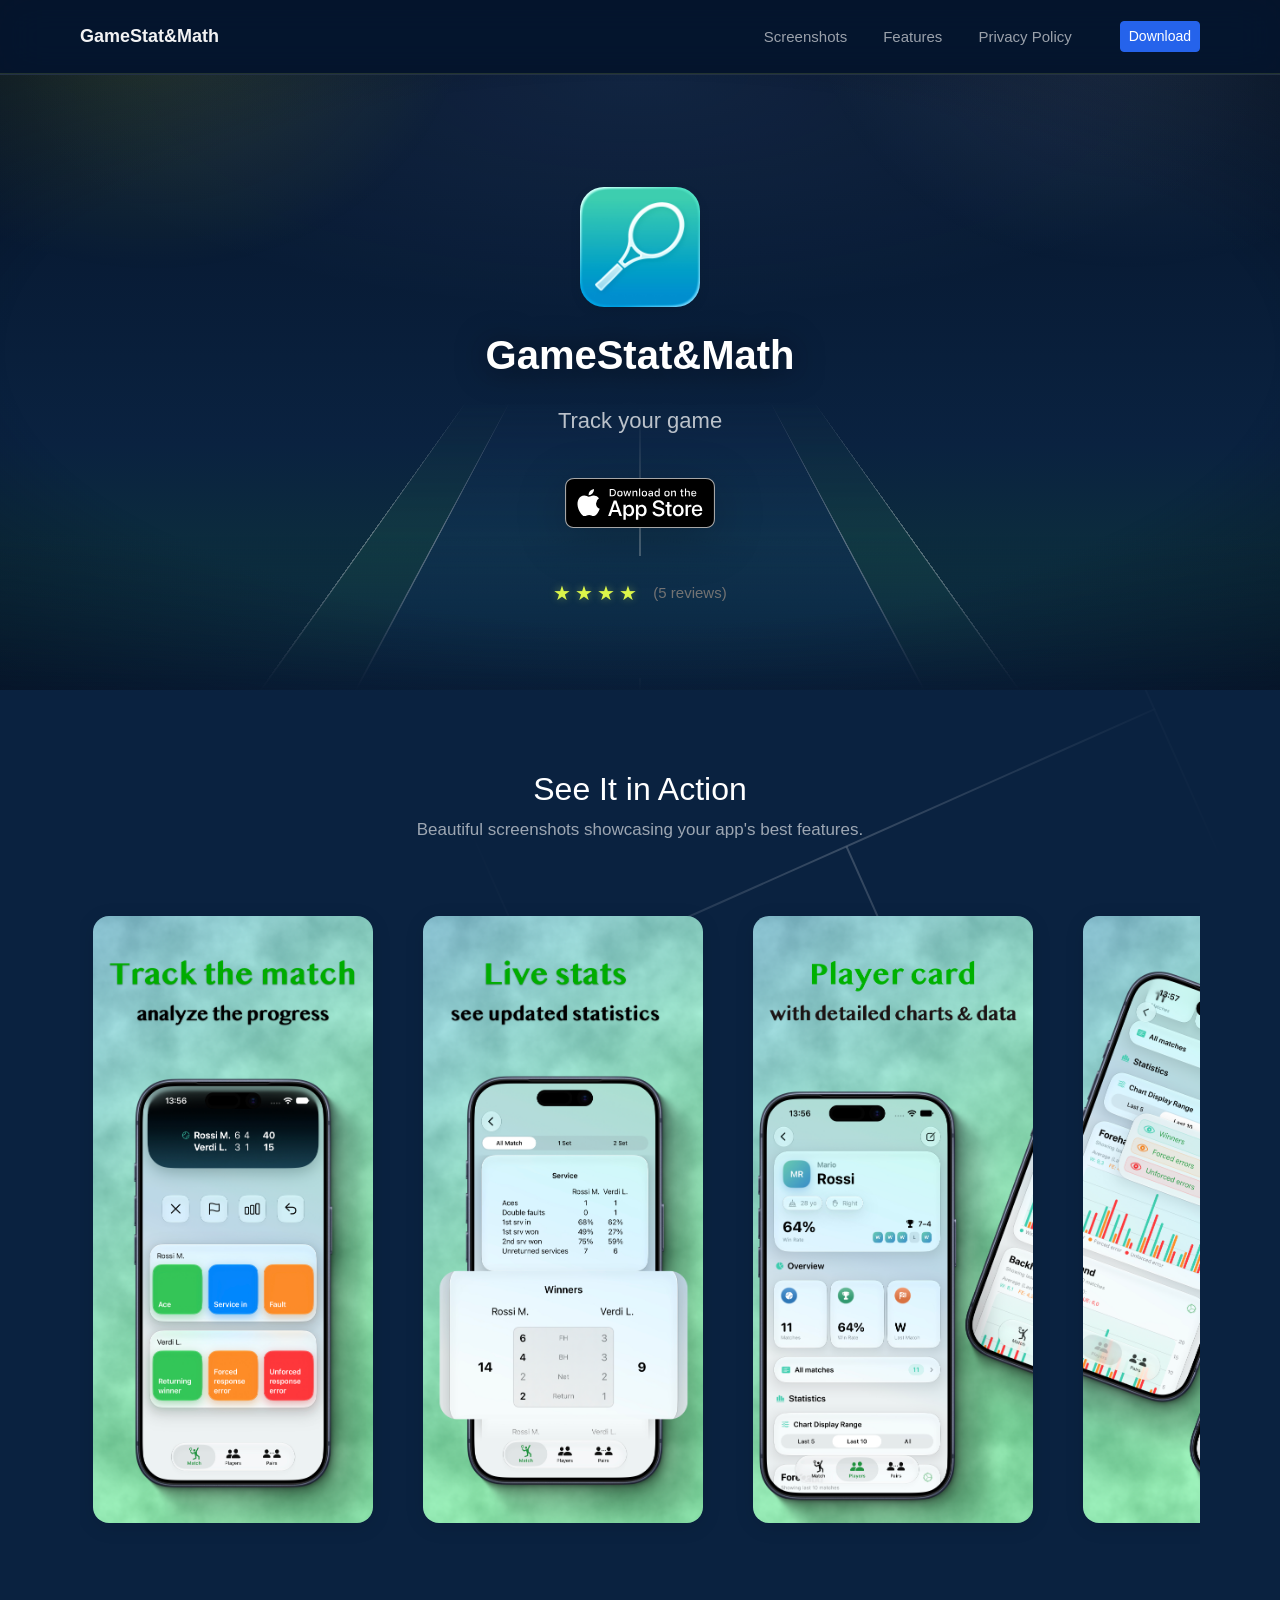
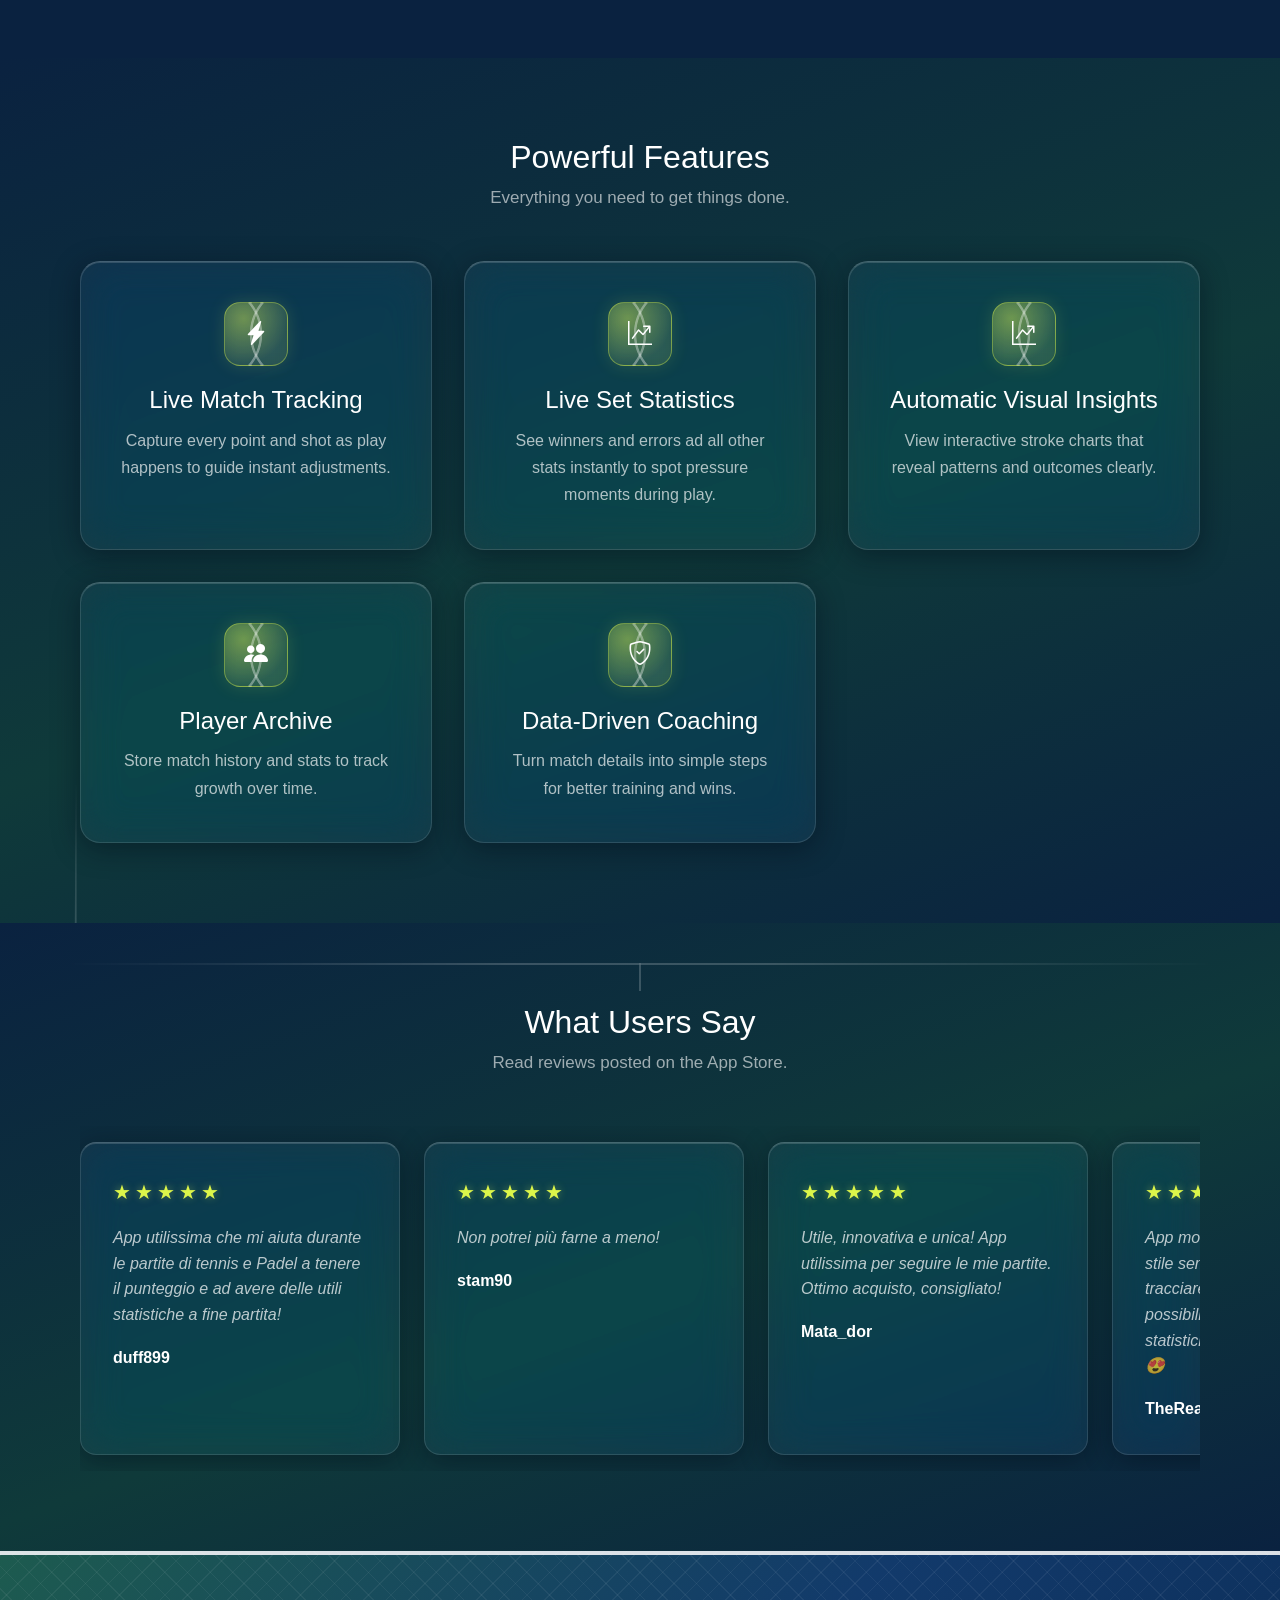
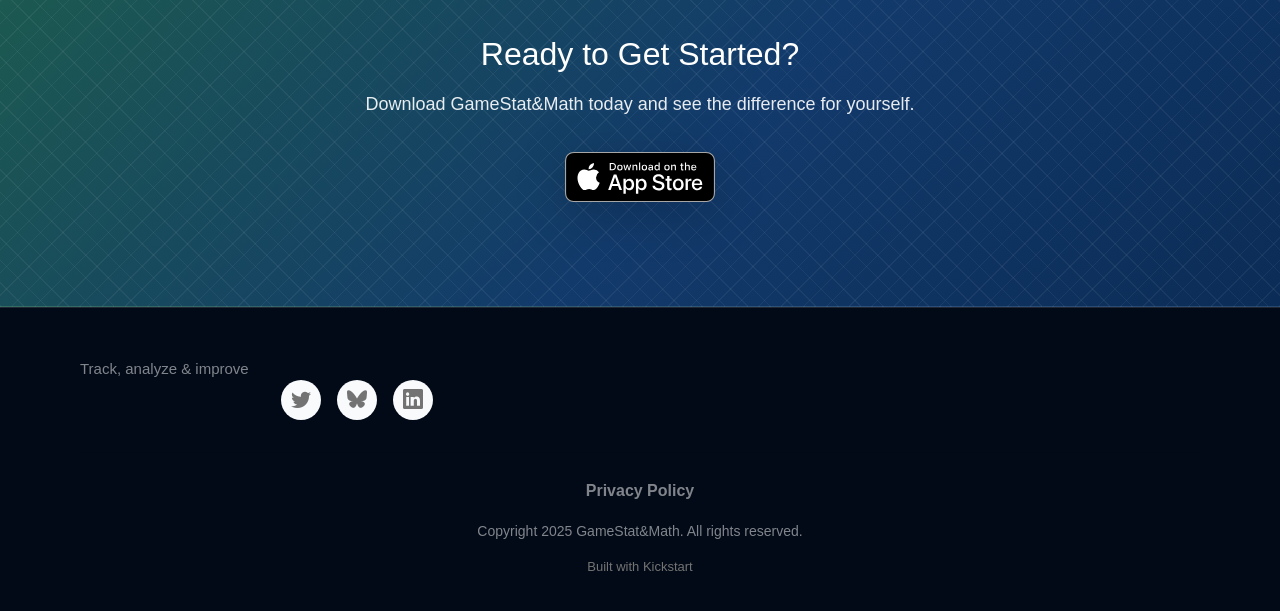
==== commit 0cd5c305: "Deploy website – 23 Sep 2026 at 18:19" ====
--- a/index.html
+++ b/index.html
@@ -81,11 +81,108 @@
               <p class="section-description">Beautiful screenshots showcasing your app's best features.</p>
             </div>
             <div class="screenshots-container">
-              <div class="screenshots-scroll"></div>
-            </div>
-          </div>
-        </div>
-        <div id="features" class="features-section features-grid-layout features-grid-multiple-of-two">
+              <div class="screenshots-scroll">
+                <div class="screenshot-card">
+                  <button type="button" class="screenshot-trigger btn" data-bs-toggle="modal" data-bs-target="#screenshot-modal-0"><img src="images/screenshots/ita-gsm-match.jpg" alt="Match" class="screenshot-image" /></button>
+                </div>
+                <div class="screenshot-card">
+                  <button type="button" class="screenshot-trigger btn" data-bs-toggle="modal" data-bs-target="#screenshot-modal-1"><img src="images/screenshots/en-gsm-livestats.jpg" alt="Live stats" class="screenshot-image" /></button>
+                </div>
+                <div class="screenshot-card">
+                  <button type="button" class="screenshot-trigger btn" data-bs-toggle="modal" data-bs-target="#screenshot-modal-2"><img src="images/screenshots/en-gsm-playercard.jpg" alt="Player card" class="screenshot-image" /></button>
+                </div>
+                <div class="screenshot-card">
+                  <button type="button" class="screenshot-trigger btn" data-bs-toggle="modal" data-bs-target="#screenshot-modal-3"><img src="images/screenshots/en-gsm-charts.jpg" alt="customize charts" class="screenshot-image" /></button>
+                </div>
+                <div class="screenshot-card">
+                  <button type="button" class="screenshot-trigger btn" data-bs-toggle="modal" data-bs-target="#screenshot-modal-4"><img src="images/screenshots/en-gsm-chartsdouble.jpg" alt="charts" class="screenshot-image" /></button>
+                </div>
+                <div class="screenshot-card">
+                  <button type="button" class="screenshot-trigger btn" data-bs-toggle="modal" data-bs-target="#screenshot-modal-5"><img src="images/screenshots/en-gsm-double.jpg" alt="Pair couple" class="screenshot-image" /></button>
+                </div>
+              </div>
+            </div>
+            <div id="screenshot-modal-0" tabindex="-1" class="modal fade screenshot-modal" aria-labelledby="screenshotModalLabel0" aria-hidden="true">
+              <div class="modal-dialog modal-lg modal-dialog-centered">
+                <div class="modal-content">
+                  <div class="modal-header">
+                    <h4>Screenshot 1</h4>
+                    <button type="button" class="btn btn-close" data-bs-dismiss="modal" label="Close"></button>
+                  </div>
+                  <div class="modal-body text-center">
+                    <img src="images/screenshots/ita-gsm-match.jpg" alt="Match" class="img-fluid screenshot-lightbox-image" />
+                  </div>
+                </div>
+              </div>
+            </div>
+            <div id="screenshot-modal-1" tabindex="-1" class="modal fade screenshot-modal" aria-labelledby="screenshotModalLabel1" aria-hidden="true">
+              <div class="modal-dialog modal-lg modal-dialog-centered">
+                <div class="modal-content">
+                  <div class="modal-header">
+                    <h4>Screenshot 2</h4>
+                    <button type="button" class="btn btn-close" data-bs-dismiss="modal" label="Close"></button>
+                  </div>
+                  <div class="modal-body text-center">
+                    <img src="images/screenshots/en-gsm-livestats.jpg" alt="Live stats" class="img-fluid screenshot-lightbox-image" />
+                  </div>
+                </div>
+              </div>
+            </div>
+            <div id="screenshot-modal-2" tabindex="-1" class="modal fade screenshot-modal" aria-labelledby="screenshotModalLabel2" aria-hidden="true">
+              <div class="modal-dialog modal-lg modal-dialog-centered">
+                <div class="modal-content">
+                  <div class="modal-header">
+                    <h4>Screenshot 3</h4>
+                    <button type="button" class="btn btn-close" data-bs-dismiss="modal" label="Close"></button>
+                  </div>
+                  <div class="modal-body text-center">
+                    <img src="images/screenshots/en-gsm-playercard.jpg" alt="Player card" class="img-fluid screenshot-lightbox-image" />
+                  </div>
+                </div>
+              </div>
+            </div>
+            <div id="screenshot-modal-3" tabindex="-1" class="modal fade screenshot-modal" aria-labelledby="screenshotModalLabel3" aria-hidden="true">
+              <div class="modal-dialog modal-lg modal-dialog-centered">
+                <div class="modal-content">
+                  <div class="modal-header">
+                    <h4>Screenshot 4</h4>
+                    <button type="button" class="btn btn-close" data-bs-dismiss="modal" label="Close"></button>
+                  </div>
+                  <div class="modal-body text-center">
+                    <img src="images/screenshots/en-gsm-charts.jpg" alt="customize charts" class="img-fluid screenshot-lightbox-image" />
+                  </div>
+                </div>
+              </div>
+            </div>
+            <div id="screenshot-modal-4" tabindex="-1" class="modal fade screenshot-modal" aria-labelledby="screenshotModalLabel4" aria-hidden="true">
+              <div class="modal-dialog modal-lg modal-dialog-centered">
+                <div class="modal-content">
+                  <div class="modal-header">
+                    <h4>Screenshot 5</h4>
+                    <button type="button" class="btn btn-close" data-bs-dismiss="modal" label="Close"></button>
+                  </div>
+                  <div class="modal-body text-center">
+                    <img src="images/screenshots/en-gsm-chartsdouble.jpg" alt="charts" class="img-fluid screenshot-lightbox-image" />
+                  </div>
+                </div>
+              </div>
+            </div>
+            <div id="screenshot-modal-5" tabindex="-1" class="modal fade screenshot-modal" aria-labelledby="screenshotModalLabel5" aria-hidden="true">
+              <div class="modal-dialog modal-lg modal-dialog-centered">
+                <div class="modal-content">
+                  <div class="modal-header">
+                    <h4>Screenshot 6</h4>
+                    <button type="button" class="btn btn-close" data-bs-dismiss="modal" label="Close"></button>
+                  </div>
+                  <div class="modal-body text-center">
+                    <img src="images/screenshots/en-gsm-double.jpg" alt="Pair couple" class="img-fluid screenshot-lightbox-image" />
+                  </div>
+                </div>
+              </div>
+            </div>
+          </div>
+        </div>
+        <div id="features" class="features-section features-cards-layout features-grid-auto">
           <div class="container">
             <div class="section-header">
               <h2>Powerful Features</h2>
@@ -94,31 +191,38 @@
             <div class="features-grid">
               <div class="feature-card">
                 <div class="feature-icon">
-                  <i class="feature-icon-image bi-star-fill"></i>
-                </div>
-                <h4 class="feature-title">Feature One</h4>
-                <p class="feature-description">Describe what this feature does and why it matters.</p>
-              </div>
-              <div class="feature-card">
-                <div class="feature-icon">
                   <i class="feature-icon-image bi-lightning-charge-fill"></i>
                 </div>
-                <h4 class="feature-title">Feature Two</h4>
-                <p class="feature-description">Explain the benefit this brings to users.</p>
-              </div>
-              <div class="feature-card">
-                <div class="feature-icon">
-                  <i class="feature-icon-image bi-heart-fill"></i>
-                </div>
-                <h4 class="feature-title">Feature Three</h4>
-                <p class="feature-description">Highlight what makes this feature special.</p>
+                <h4 class="feature-title">Live Match Tracking</h4>
+                <p class="feature-description">Capture every point and shot as play happens to guide instant adjustments.</p>
               </div>
               <div class="feature-card">
                 <div class="feature-icon">
                   <i class="feature-icon-image bi-graph-up-arrow"></i>
                 </div>
-                <h4 class="feature-title">Feature Four</h4>
-                <p class="feature-description">Show how this feature helps users make progress faster.</p>
+                <h4 class="feature-title">Live Set Statistics</h4>
+                <p class="feature-description">See winners and errors ad all other stats instantly to spot pressure moments during play.</p>
+              </div>
+              <div class="feature-card">
+                <div class="feature-icon">
+                  <i class="feature-icon-image bi-graph-up-arrow"></i>
+                </div>
+                <h4 class="feature-title">Automatic Visual Insights</h4>
+                <p class="feature-description">View interactive stroke charts that reveal patterns and outcomes clearly.</p>
+              </div>
+              <div class="feature-card">
+                <div class="feature-icon">
+                  <i class="feature-icon-image bi-people-fill"></i>
+                </div>
+                <h4 class="feature-title">Player Archive</h4>
+                <p class="feature-description">Store match history and stats to track growth over time.</p>
+              </div>
+              <div class="feature-card">
+                <div class="feature-icon">
+                  <i class="feature-icon-image bi-shield-check"></i>
+                </div>
+                <h4 class="feature-title">Data-Driven Coaching</h4>
+                <p class="feature-description">Turn match details into simple steps for better training and wins.</p>
               </div>
             </div>
           </div>
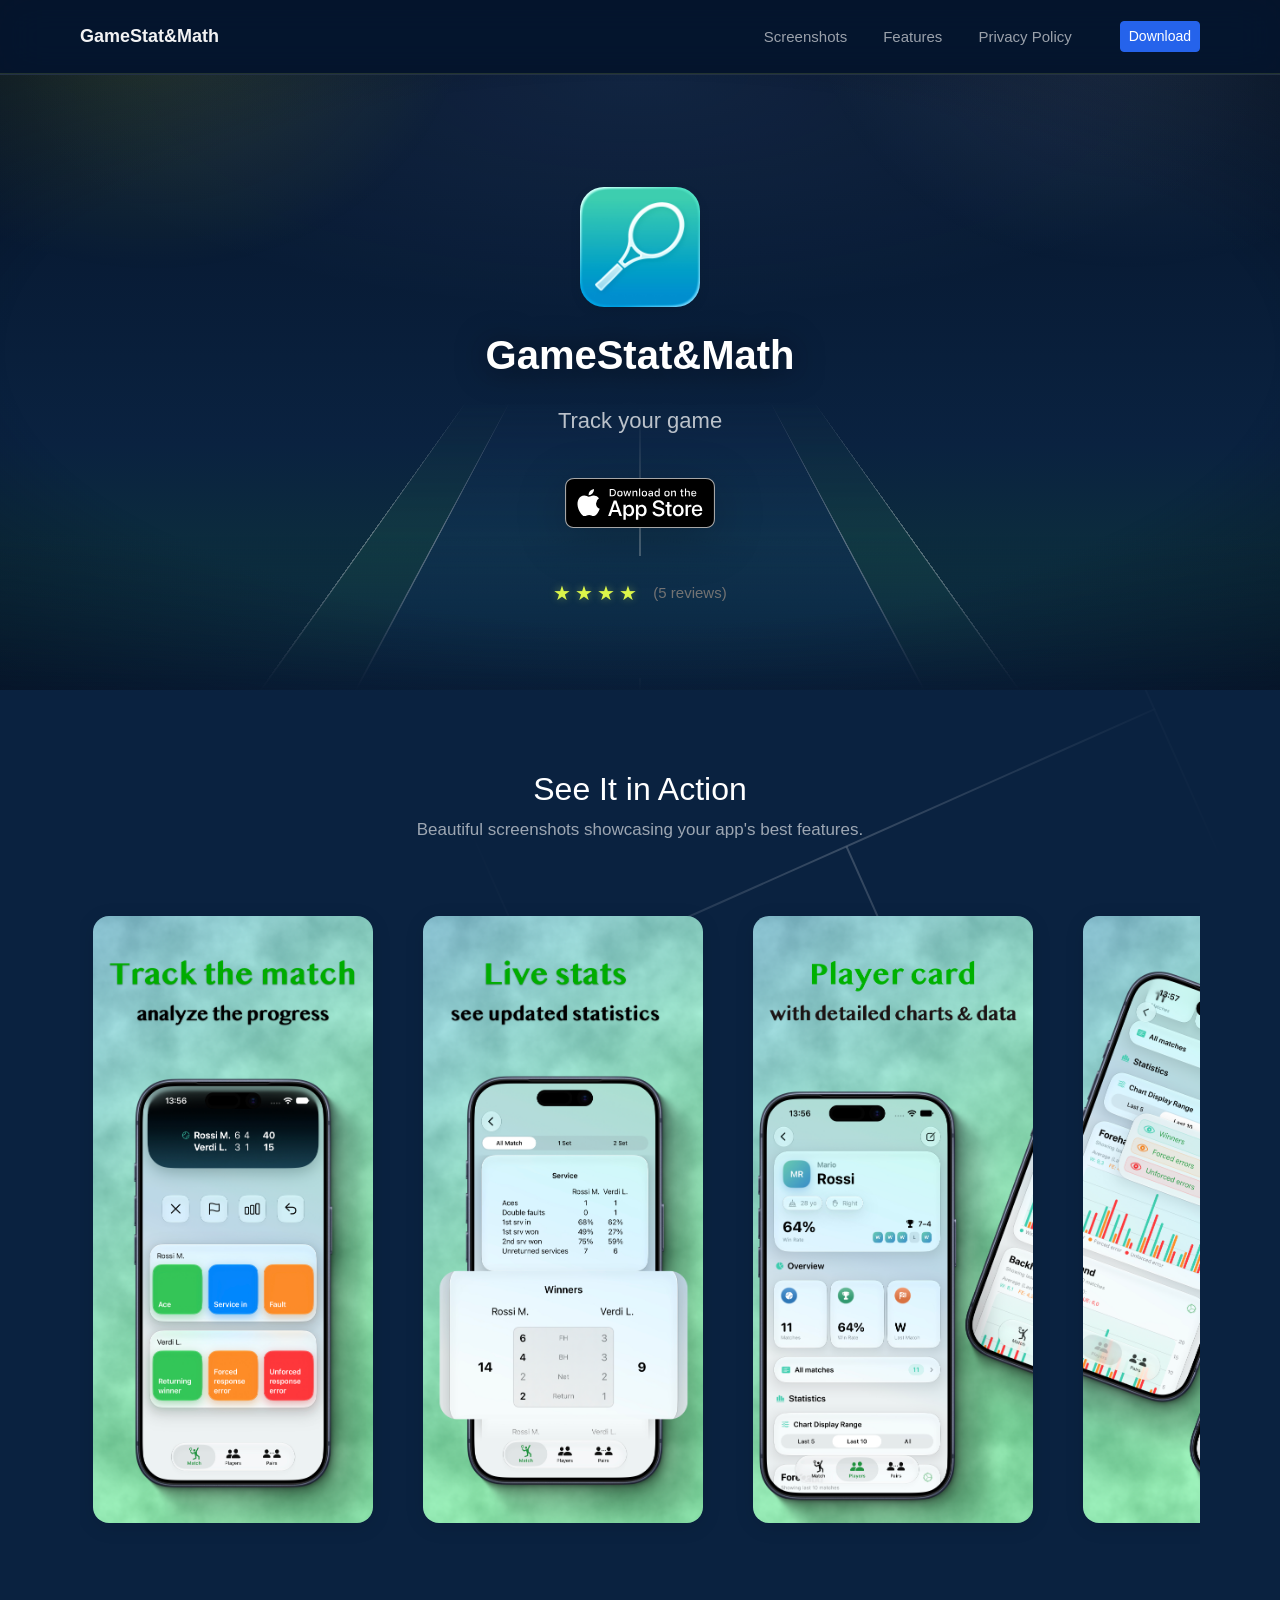
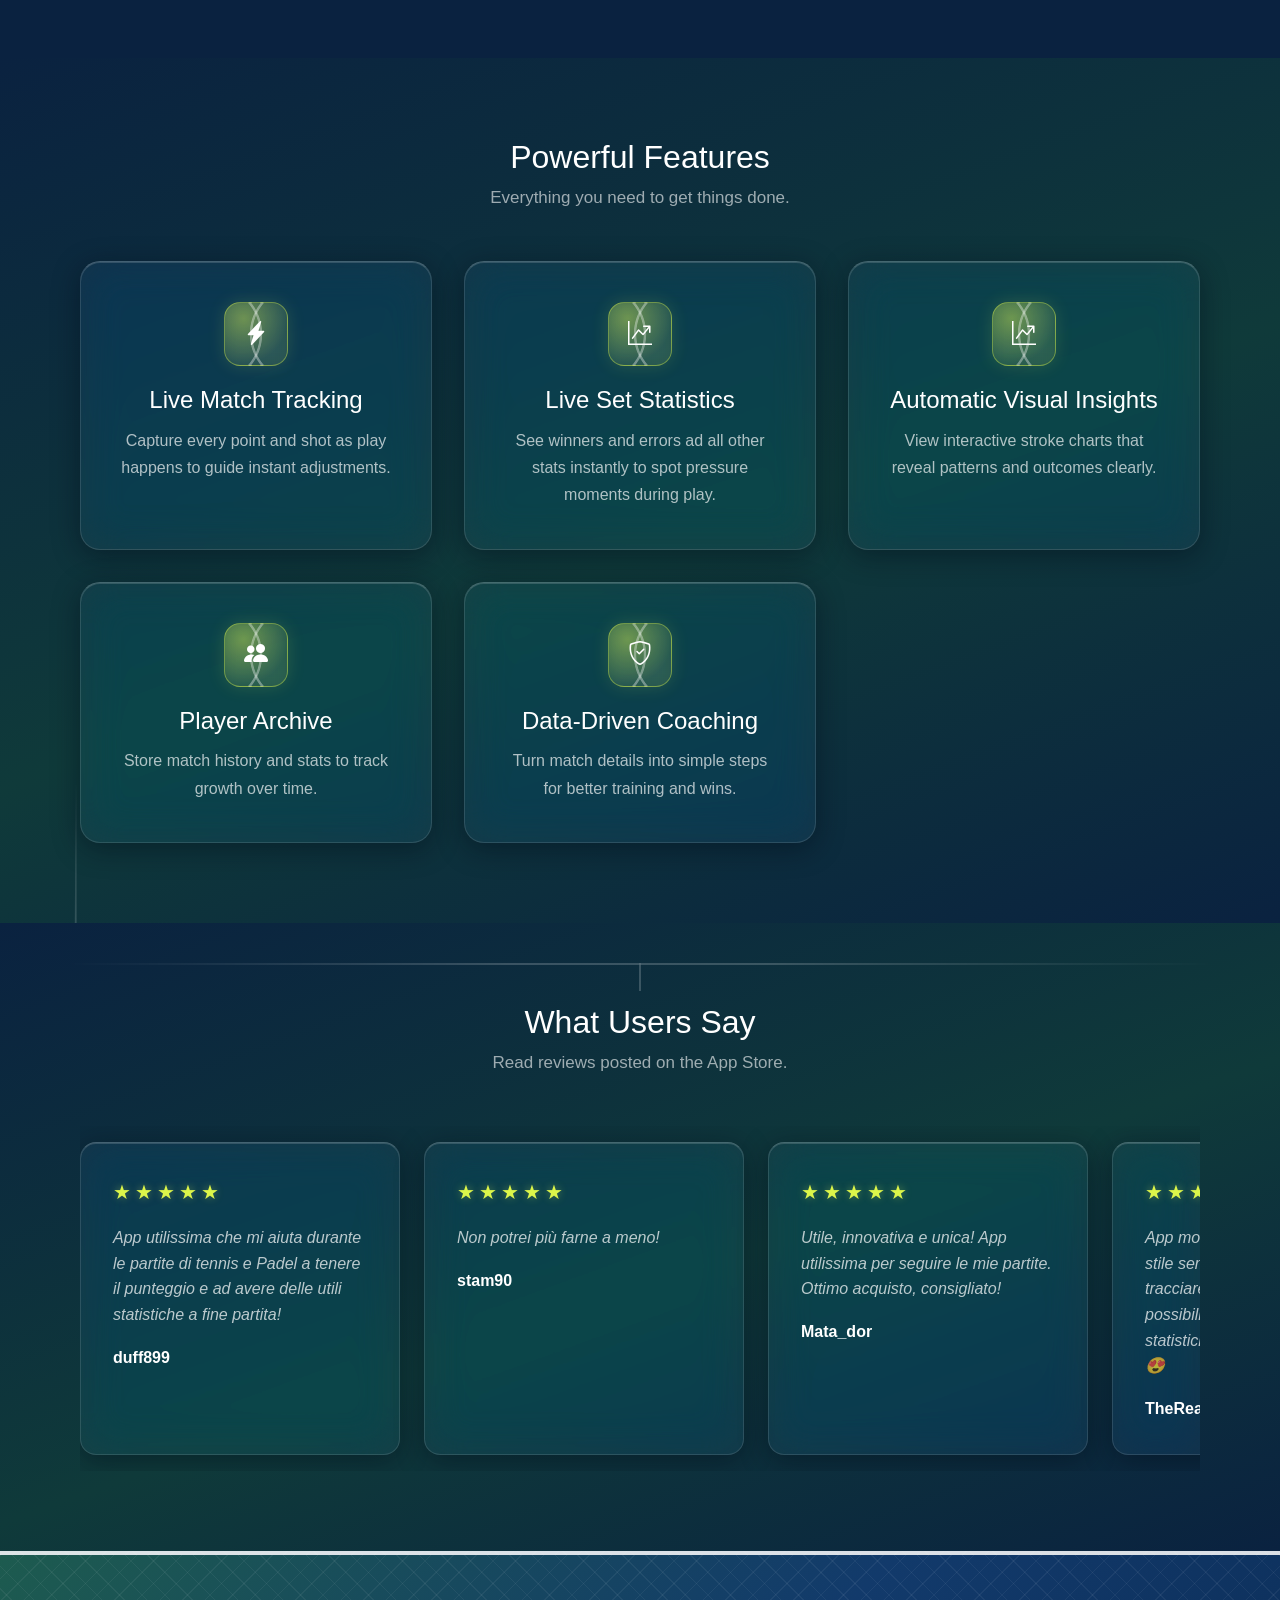
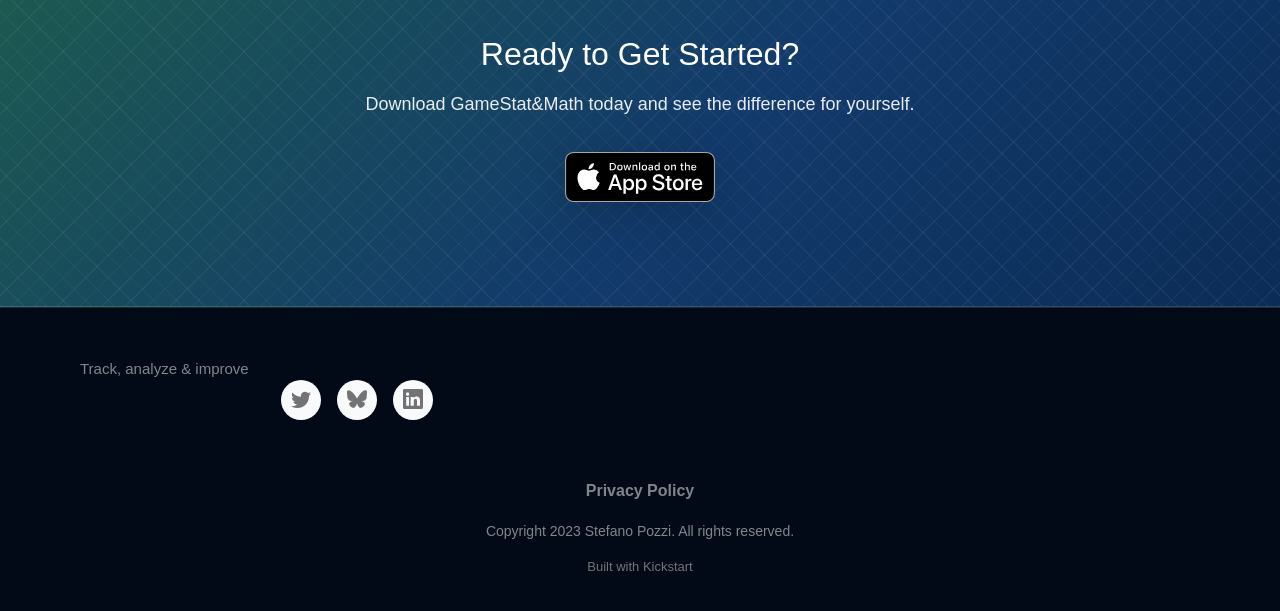
==== commit 62908afc: "Deploy website – 23 Sep 2026 at 18:20" ====
--- a/index.html
+++ b/index.html
@@ -310,7 +310,7 @@
           <div class="footer-links">
             <a href="privacy/" class="footer-privacy-link">Privacy Policy</a>
           </div>
-          <p>Copyright 2025 GameStat&amp;Math. All rights reserved.</p>
+          <p>Copyright 2023 Stefano Pozzi. All rights reserved.</p>
           <a href="https://www.kickstart.tools" class="footer-kickstart-link">Built with Kickstart</a>
         </div>
       </div>
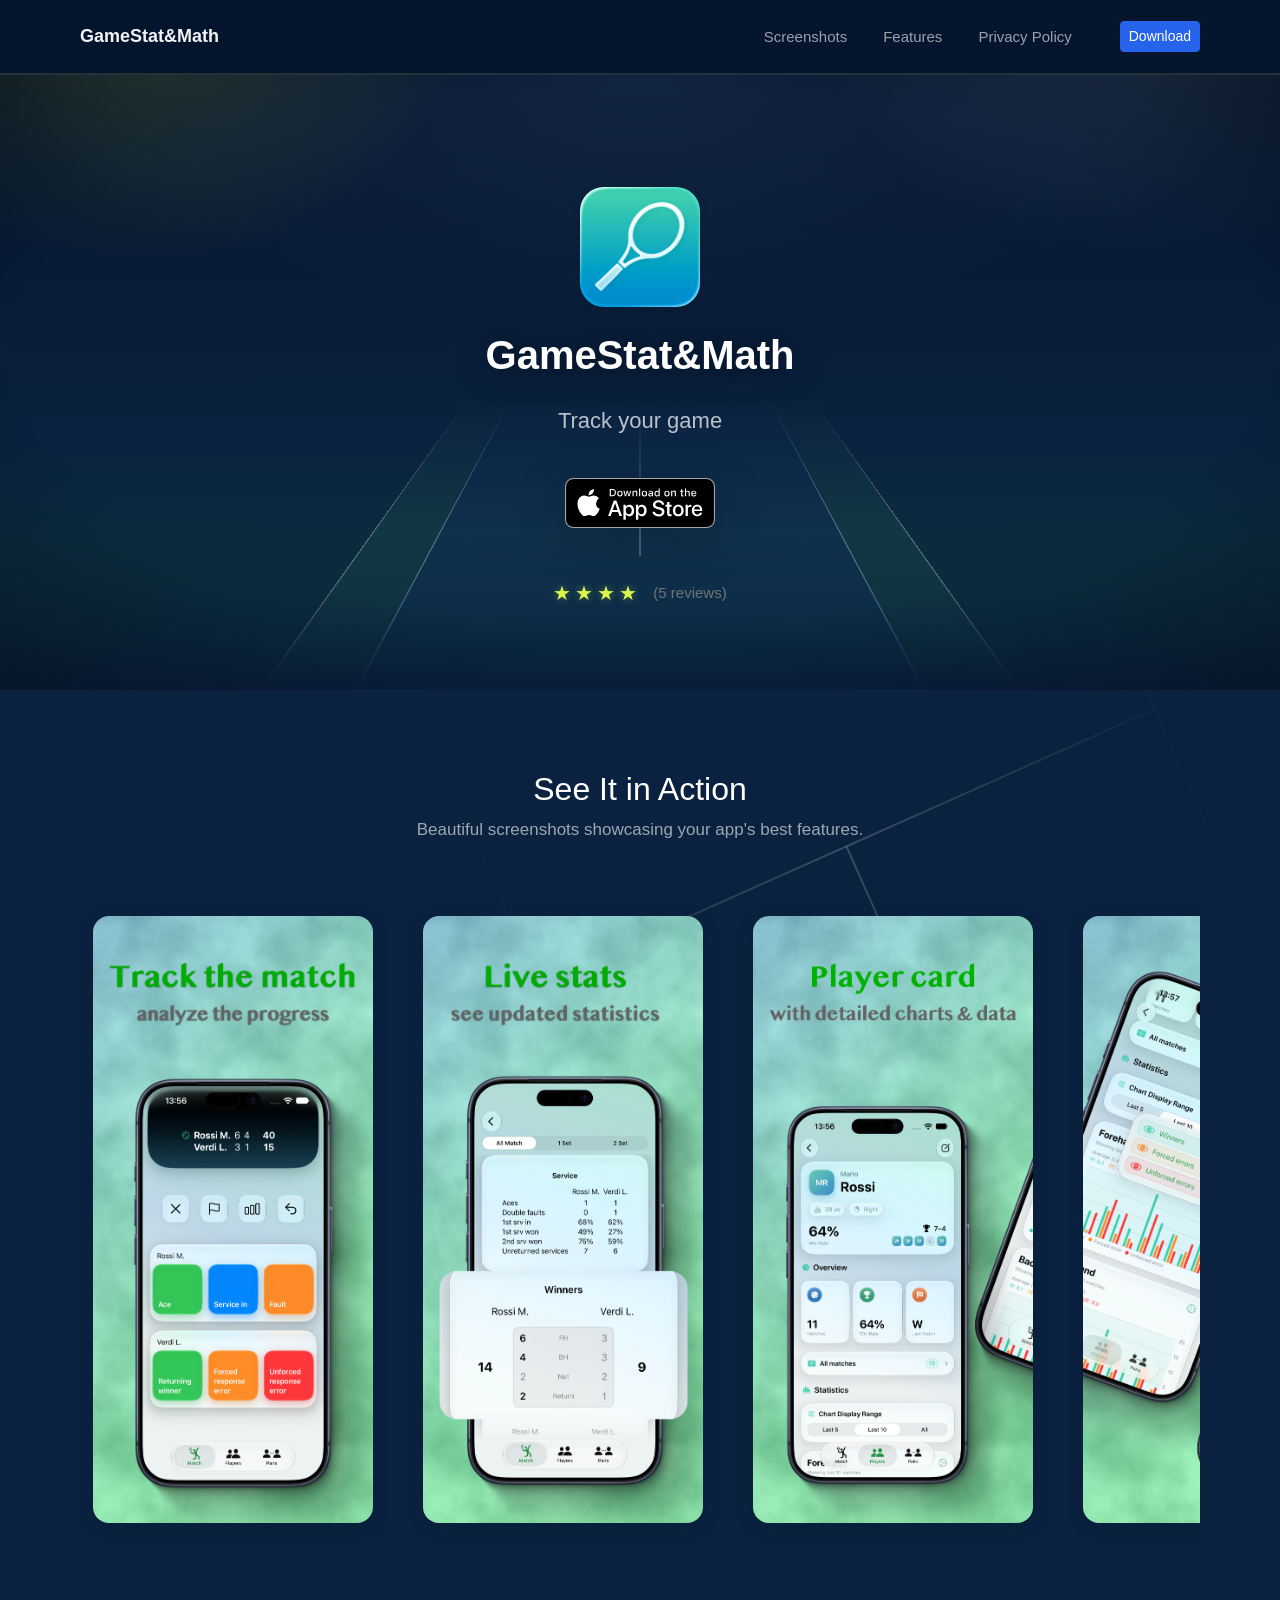
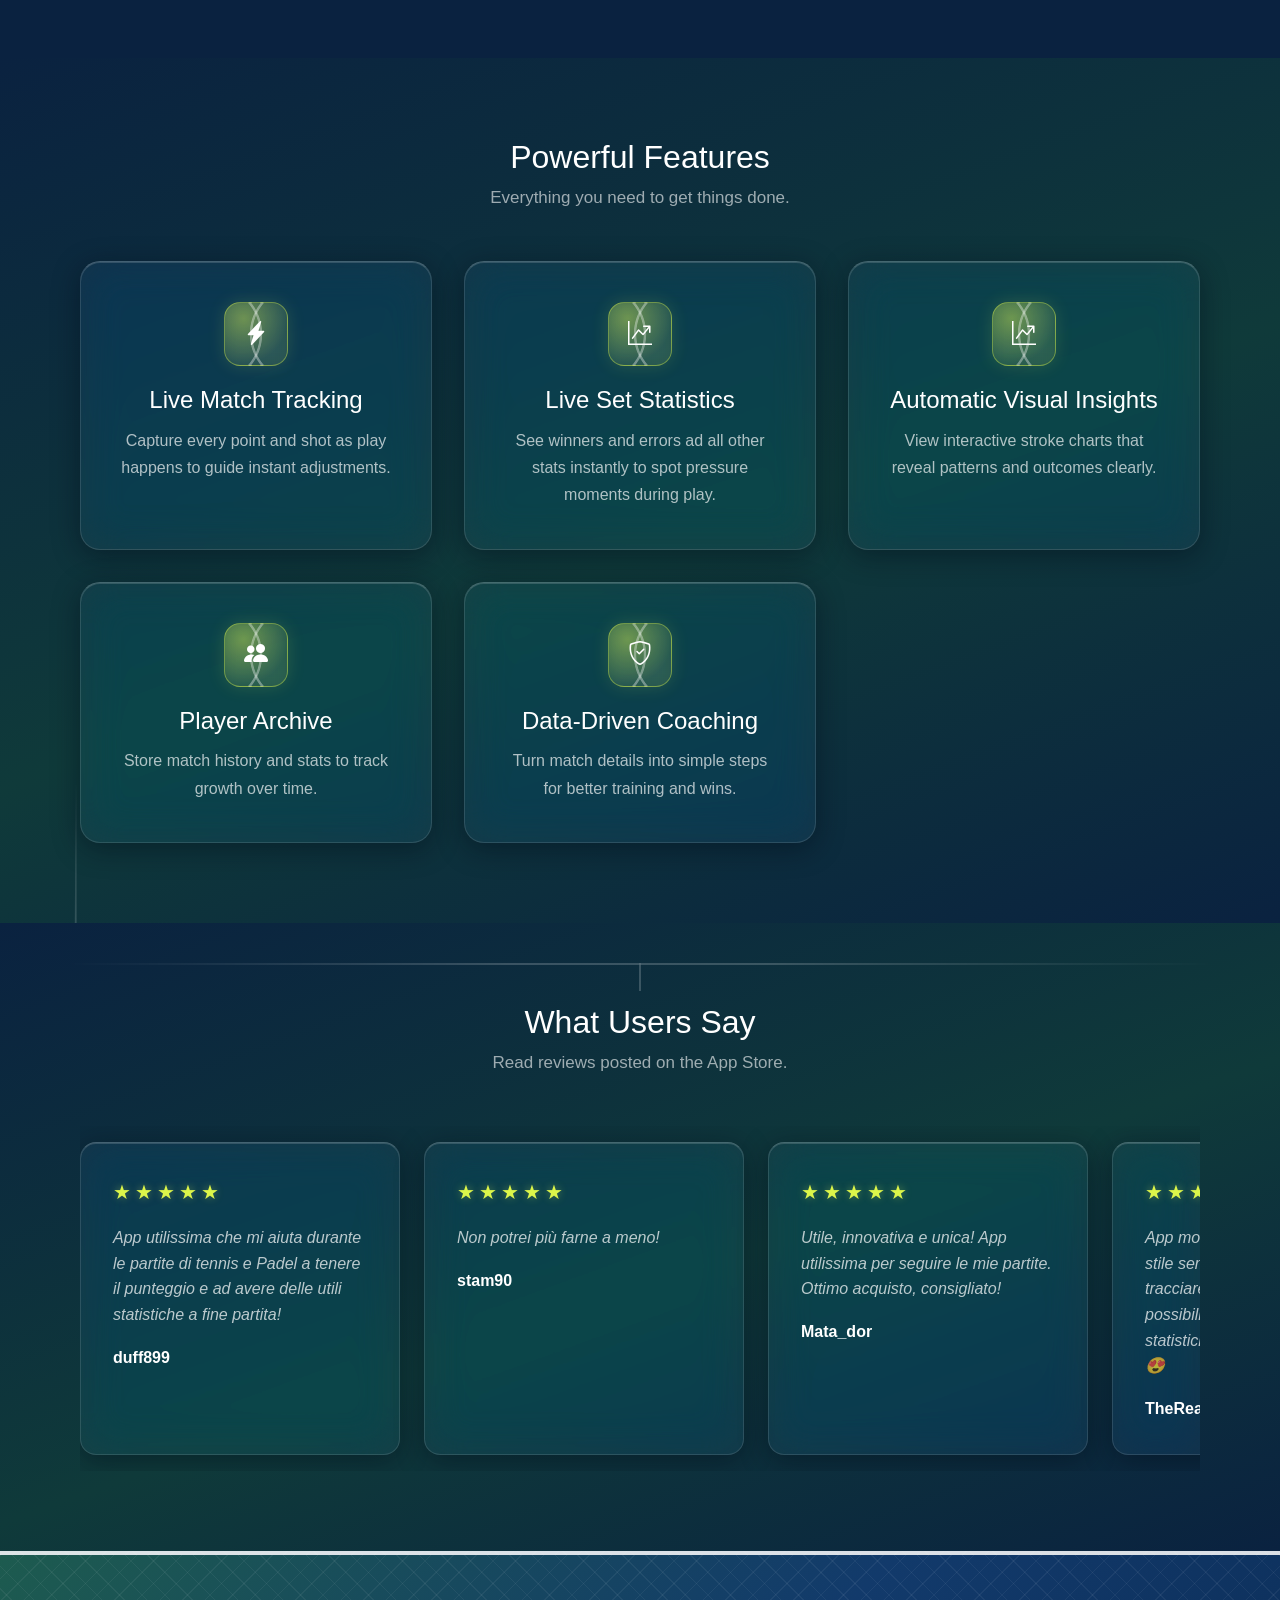
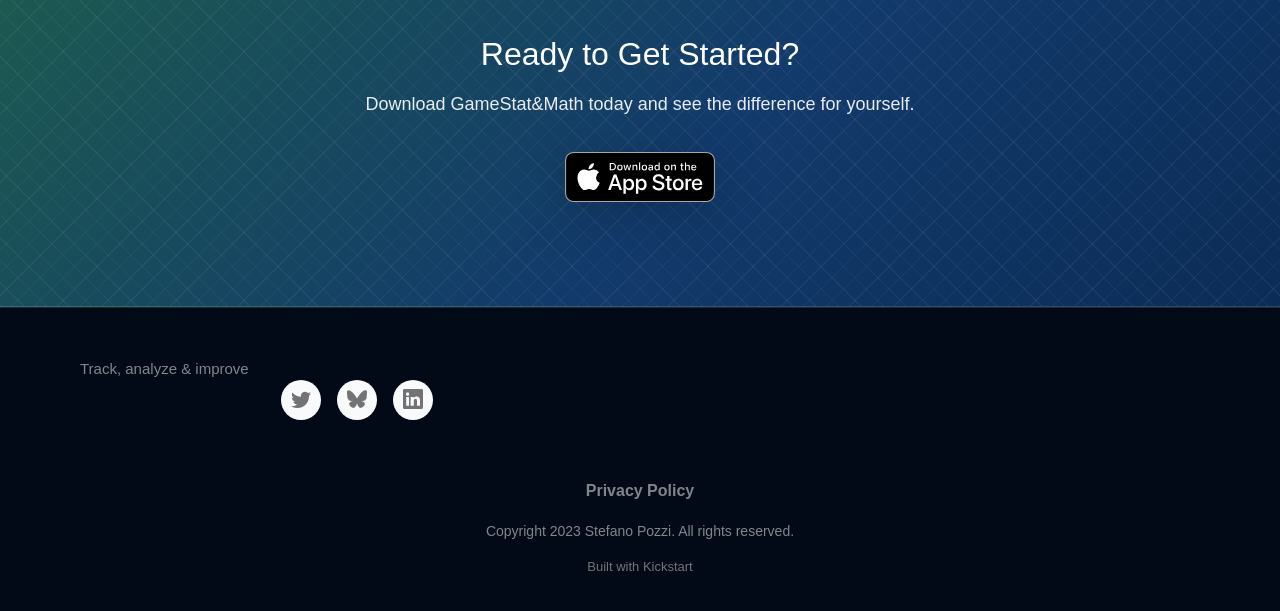
==== commit f2b0b361: "Deploy website – 28 Sep 2026 at 14:32" ====
--- a/index.html
+++ b/index.html
@@ -83,22 +83,22 @@
             <div class="screenshots-container">
               <div class="screenshots-scroll">
                 <div class="screenshot-card">
-                  <button type="button" class="screenshot-trigger btn" data-bs-toggle="modal" data-bs-target="#screenshot-modal-0"><img src="images/screenshots/ita-gsm-match.jpg" alt="Match" class="screenshot-image" /></button>
+                  <button type="button" class="screenshot-trigger btn" data-bs-toggle="modal" data-bs-target="#screenshot-modal-0"><img src="images/screenshots/en-gsm-match.jpg" alt="Match" class="screenshot-image" /></button>
                 </div>
                 <div class="screenshot-card">
                   <button type="button" class="screenshot-trigger btn" data-bs-toggle="modal" data-bs-target="#screenshot-modal-1"><img src="images/screenshots/en-gsm-livestats.jpg" alt="Live stats" class="screenshot-image" /></button>
                 </div>
                 <div class="screenshot-card">
-                  <button type="button" class="screenshot-trigger btn" data-bs-toggle="modal" data-bs-target="#screenshot-modal-2"><img src="images/screenshots/en-gsm-playercard.jpg" alt="Player card" class="screenshot-image" /></button>
-                </div>
-                <div class="screenshot-card">
-                  <button type="button" class="screenshot-trigger btn" data-bs-toggle="modal" data-bs-target="#screenshot-modal-3"><img src="images/screenshots/en-gsm-charts.jpg" alt="customize charts" class="screenshot-image" /></button>
-                </div>
-                <div class="screenshot-card">
-                  <button type="button" class="screenshot-trigger btn" data-bs-toggle="modal" data-bs-target="#screenshot-modal-4"><img src="images/screenshots/en-gsm-chartsdouble.jpg" alt="charts" class="screenshot-image" /></button>
-                </div>
-                <div class="screenshot-card">
-                  <button type="button" class="screenshot-trigger btn" data-bs-toggle="modal" data-bs-target="#screenshot-modal-5"><img src="images/screenshots/en-gsm-double.jpg" alt="Pair couple" class="screenshot-image" /></button>
+                  <button type="button" class="screenshot-trigger btn" data-bs-toggle="modal" data-bs-target="#screenshot-modal-2"><img src="images/screenshots/en-gsm-playercard.jpg" alt="Player Card" class="screenshot-image" /></button>
+                </div>
+                <div class="screenshot-card">
+                  <button type="button" class="screenshot-trigger btn" data-bs-toggle="modal" data-bs-target="#screenshot-modal-3"><img src="images/screenshots/en-gsm-charts.jpg" alt="Customizable" class="screenshot-image" /></button>
+                </div>
+                <div class="screenshot-card">
+                  <button type="button" class="screenshot-trigger btn" data-bs-toggle="modal" data-bs-target="#screenshot-modal-4"><img src="images/screenshots/en-gsm-chartsdouble.jpg" alt="Doubles" class="screenshot-image" /></button>
+                </div>
+                <div class="screenshot-card">
+                  <button type="button" class="screenshot-trigger btn" data-bs-toggle="modal" data-bs-target="#screenshot-modal-5"><img src="images/screenshots/en-gsm-double.jpg" alt="Pair" class="screenshot-image" /></button>
                 </div>
               </div>
             </div>
@@ -110,7 +110,7 @@
                     <button type="button" class="btn btn-close" data-bs-dismiss="modal" label="Close"></button>
                   </div>
                   <div class="modal-body text-center">
-                    <img src="images/screenshots/ita-gsm-match.jpg" alt="Match" class="img-fluid screenshot-lightbox-image" />
+                    <img src="images/screenshots/en-gsm-match.jpg" alt="Match" class="img-fluid screenshot-lightbox-image" />
                   </div>
                 </div>
               </div>
@@ -136,7 +136,7 @@
                     <button type="button" class="btn btn-close" data-bs-dismiss="modal" label="Close"></button>
                   </div>
                   <div class="modal-body text-center">
-                    <img src="images/screenshots/en-gsm-playercard.jpg" alt="Player card" class="img-fluid screenshot-lightbox-image" />
+                    <img src="images/screenshots/en-gsm-playercard.jpg" alt="Player Card" class="img-fluid screenshot-lightbox-image" />
                   </div>
                 </div>
               </div>
@@ -149,7 +149,7 @@
                     <button type="button" class="btn btn-close" data-bs-dismiss="modal" label="Close"></button>
                   </div>
                   <div class="modal-body text-center">
-                    <img src="images/screenshots/en-gsm-charts.jpg" alt="customize charts" class="img-fluid screenshot-lightbox-image" />
+                    <img src="images/screenshots/en-gsm-charts.jpg" alt="Customizable" class="img-fluid screenshot-lightbox-image" />
                   </div>
                 </div>
               </div>
@@ -162,7 +162,7 @@
                     <button type="button" class="btn btn-close" data-bs-dismiss="modal" label="Close"></button>
                   </div>
                   <div class="modal-body text-center">
-                    <img src="images/screenshots/en-gsm-chartsdouble.jpg" alt="charts" class="img-fluid screenshot-lightbox-image" />
+                    <img src="images/screenshots/en-gsm-chartsdouble.jpg" alt="Doubles" class="img-fluid screenshot-lightbox-image" />
                   </div>
                 </div>
               </div>
@@ -175,7 +175,7 @@
                     <button type="button" class="btn btn-close" data-bs-dismiss="modal" label="Close"></button>
                   </div>
                   <div class="modal-body text-center">
-                    <img src="images/screenshots/en-gsm-double.jpg" alt="Pair couple" class="img-fluid screenshot-lightbox-image" />
+                    <img src="images/screenshots/en-gsm-double.jpg" alt="Pair" class="img-fluid screenshot-lightbox-image" />
                   </div>
                 </div>
               </div>
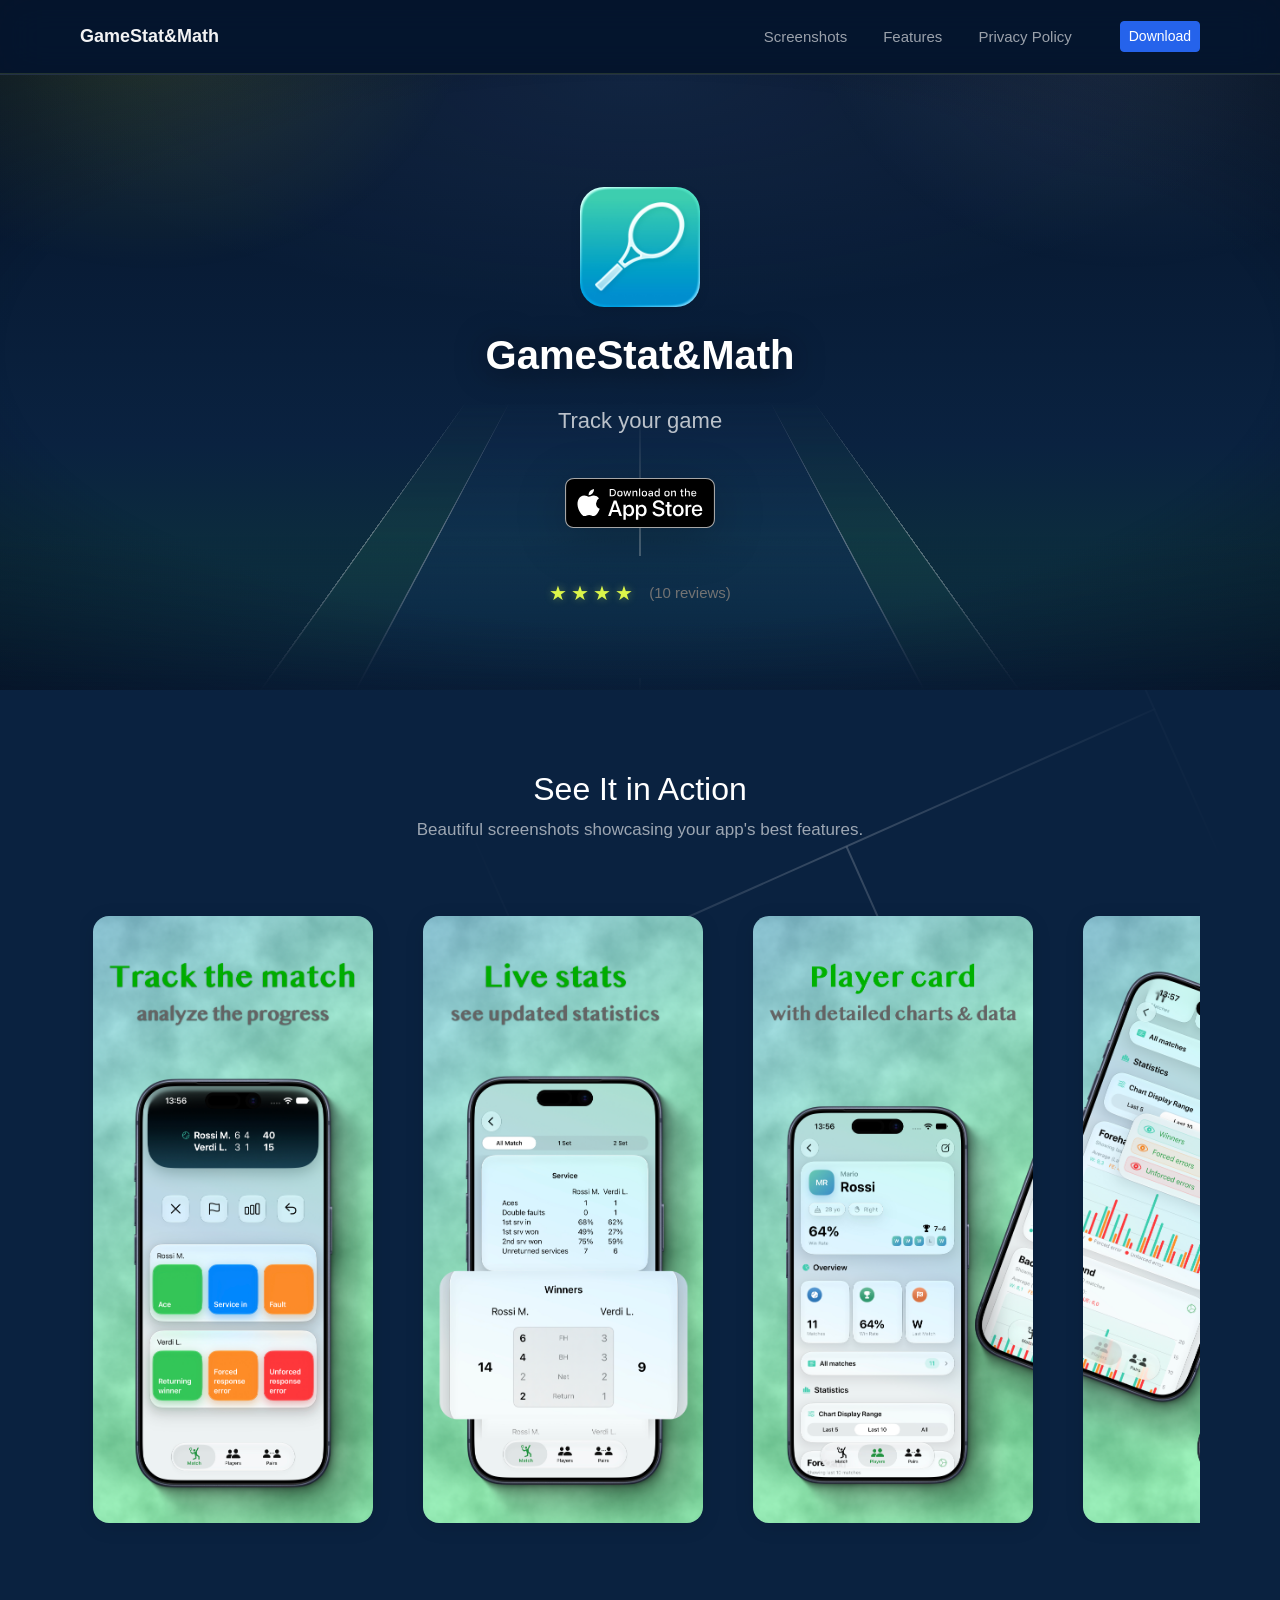
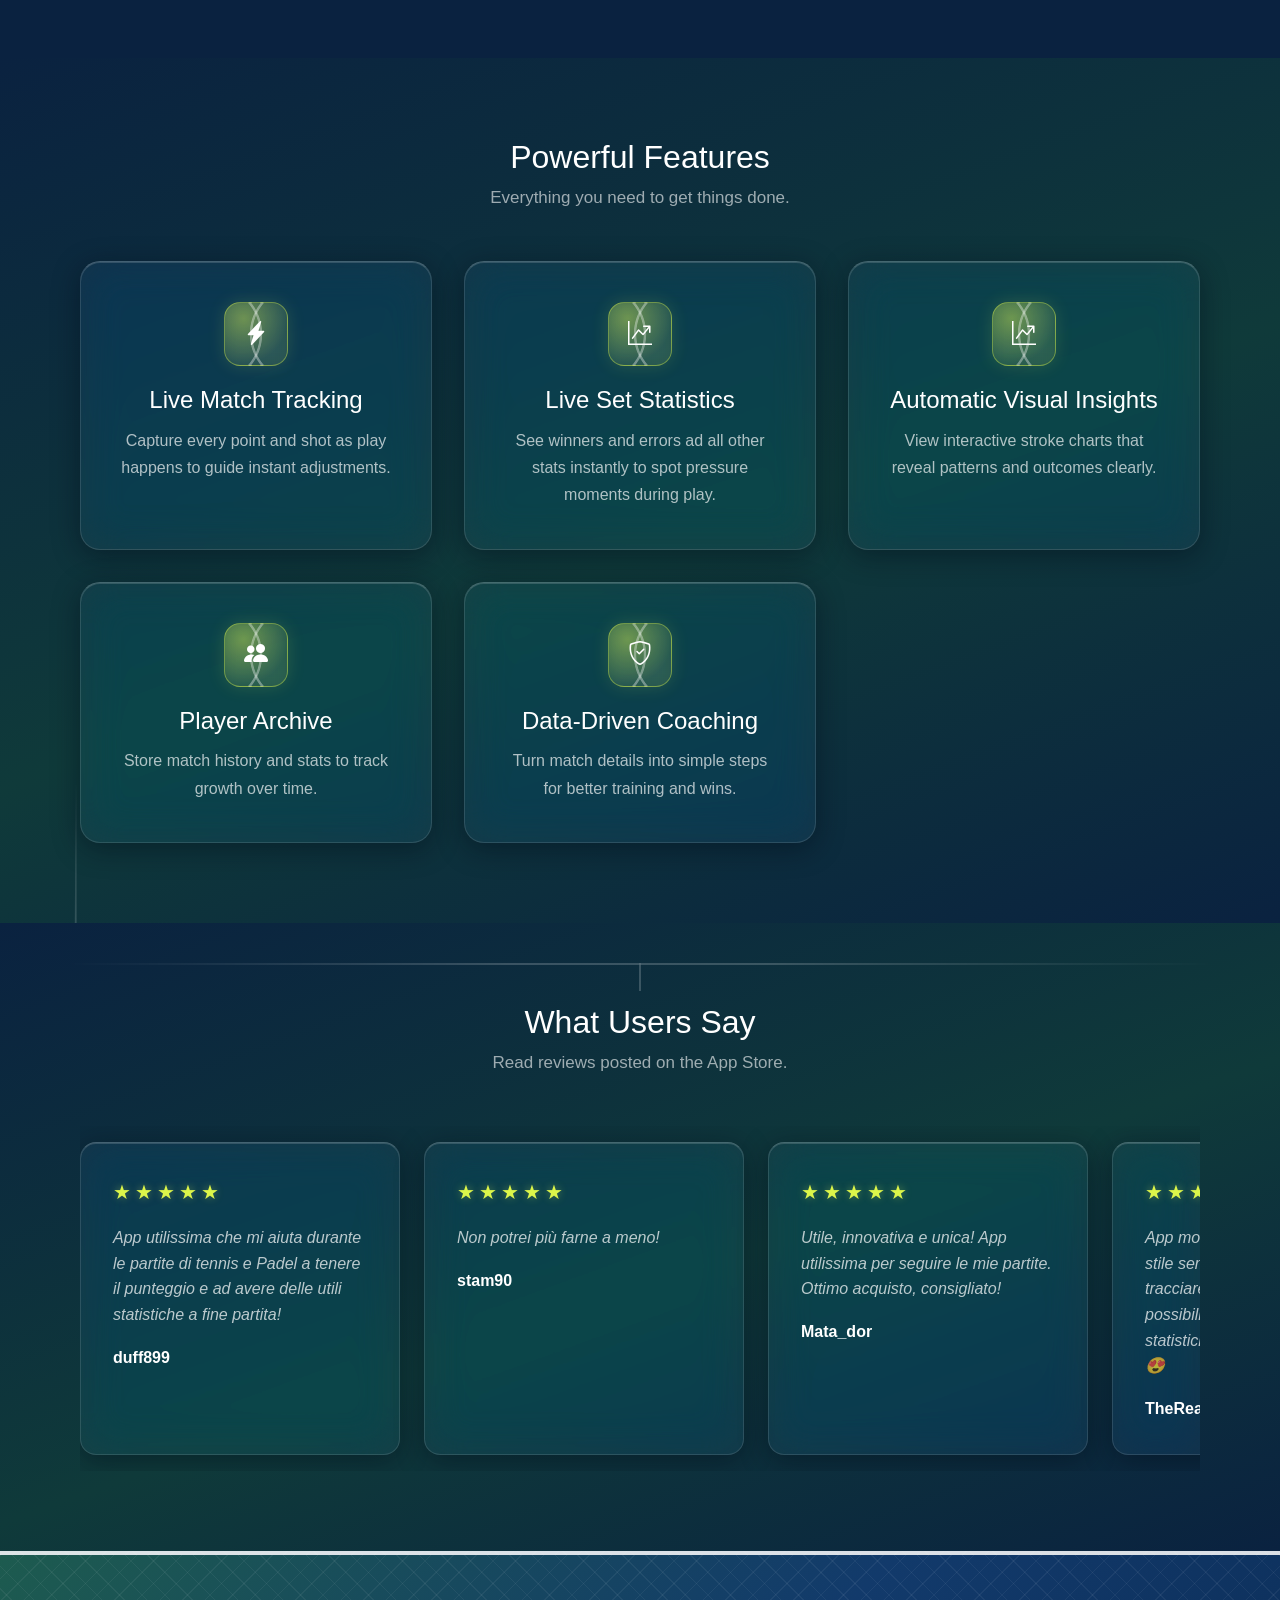
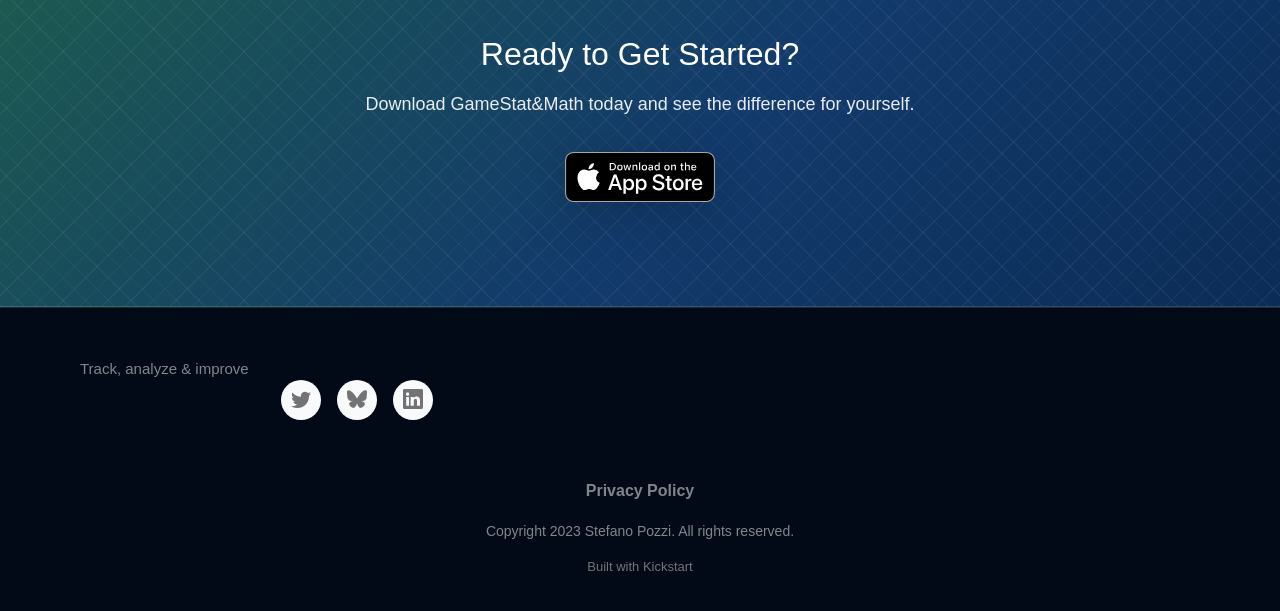
==== commit 87717bf3: "Deploy website – 7 Oct 2026 at 00:08" ====
--- a/index.html
+++ b/index.html
@@ -69,7 +69,7 @@
                   <span class="star">★</span>
                   <span class="star">★</span>
                 </div>
-                <p class="rating-text"><span class="rating-count">(5 reviews)</span></p>
+                <p class="rating-text"><span class="rating-count">(10 reviews)</span></p>
               </div>
             </div>
           </div>
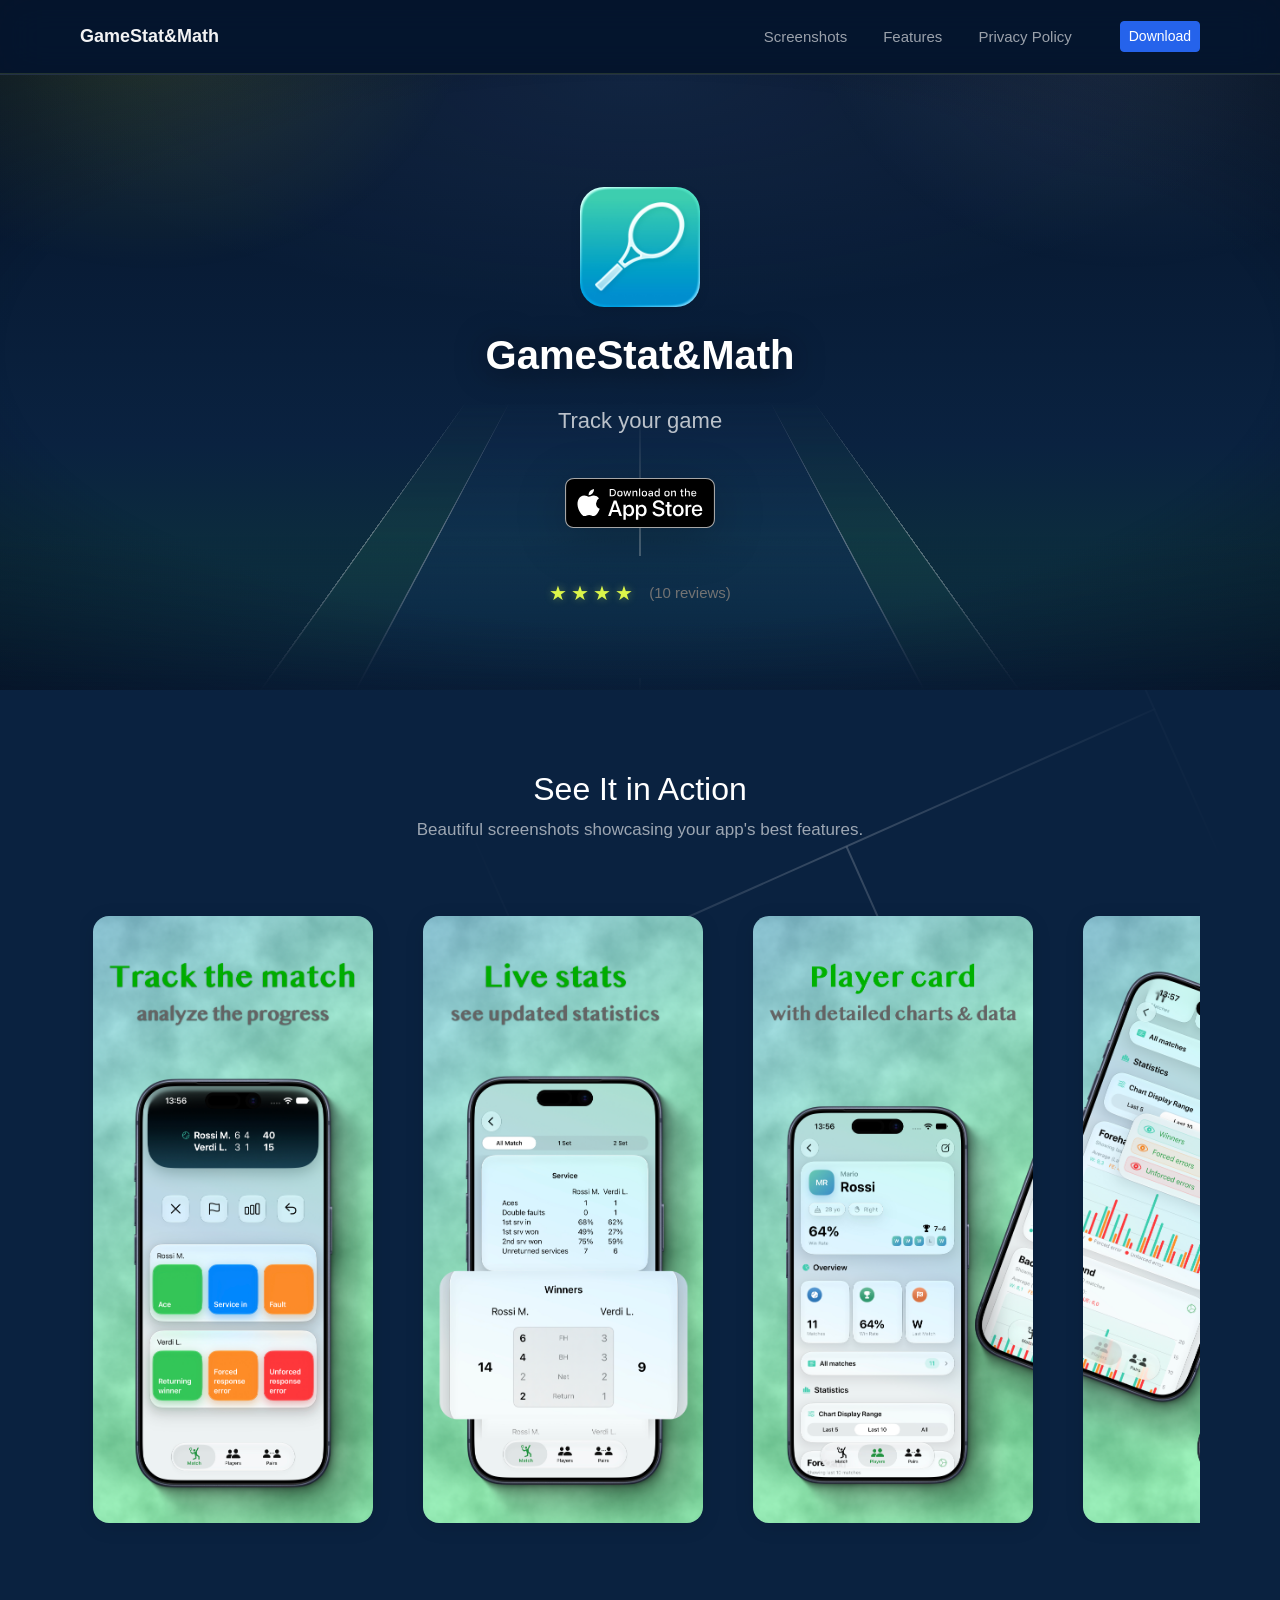
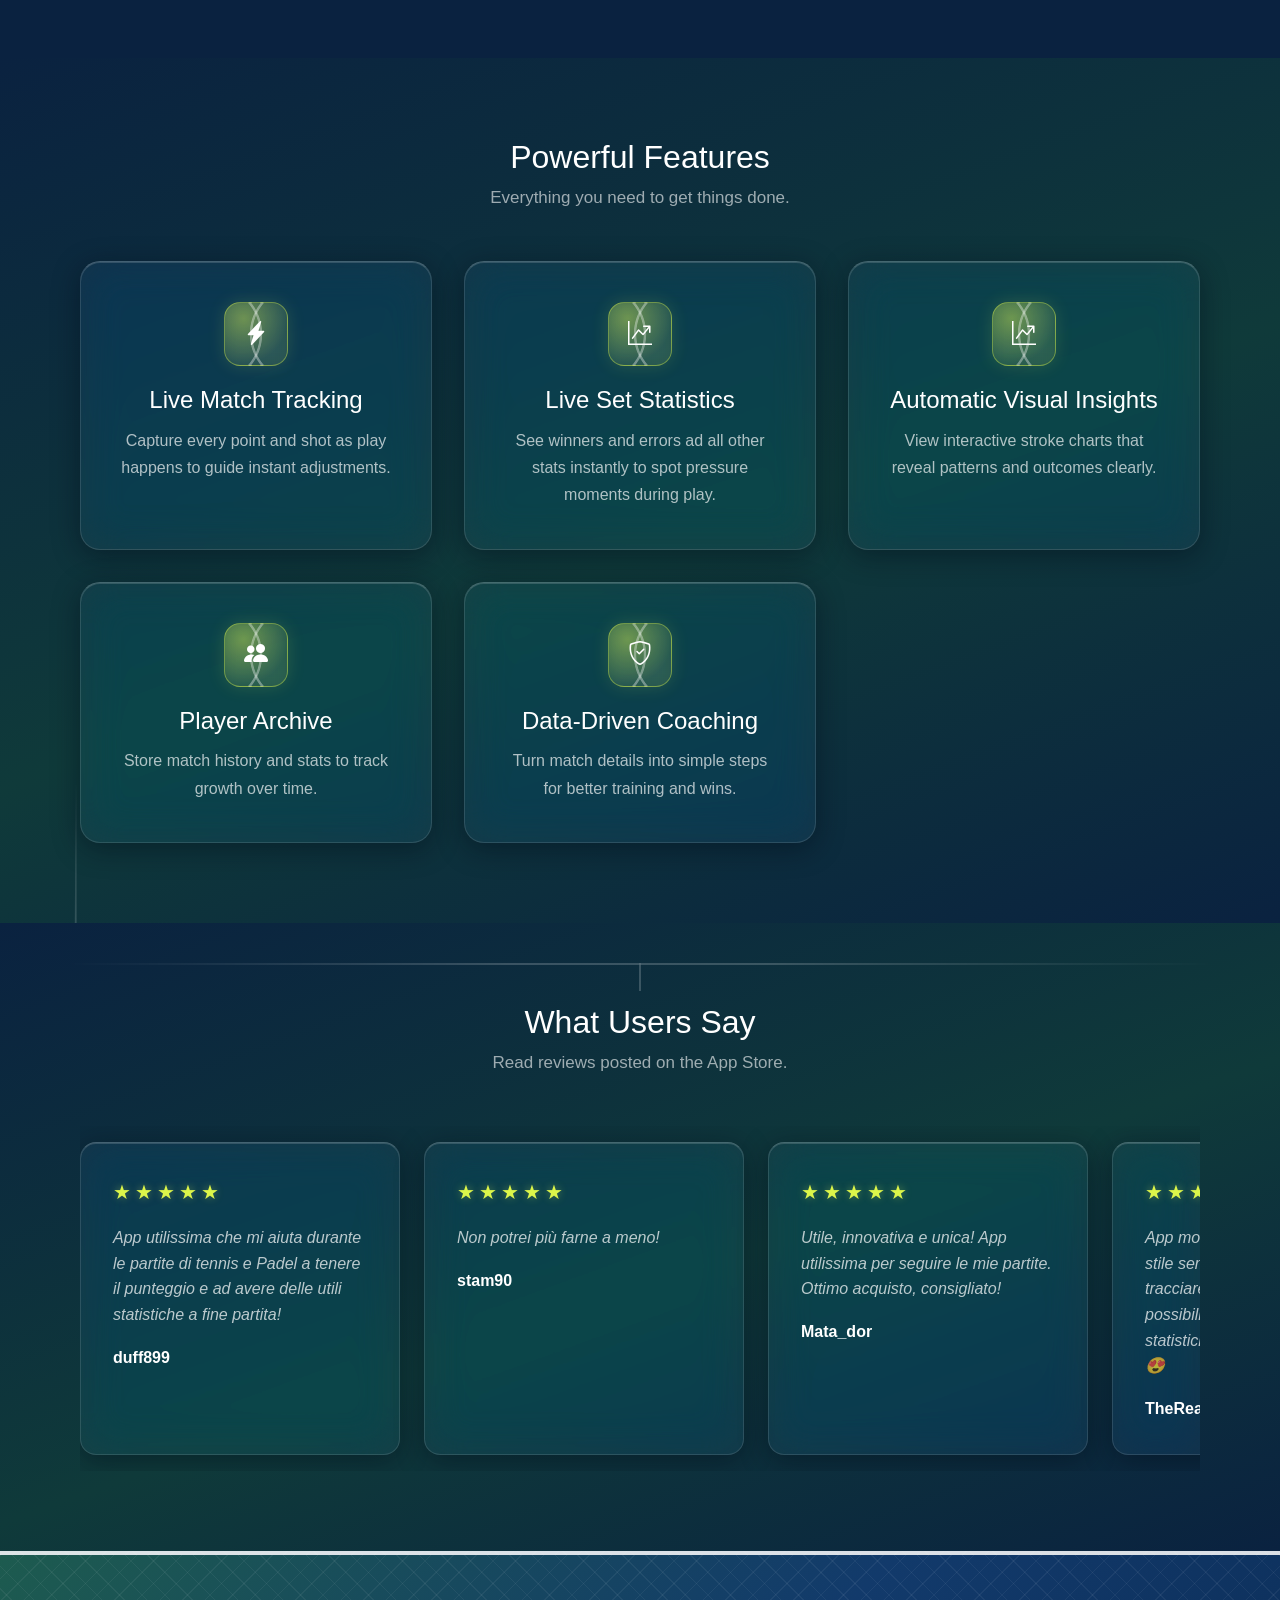
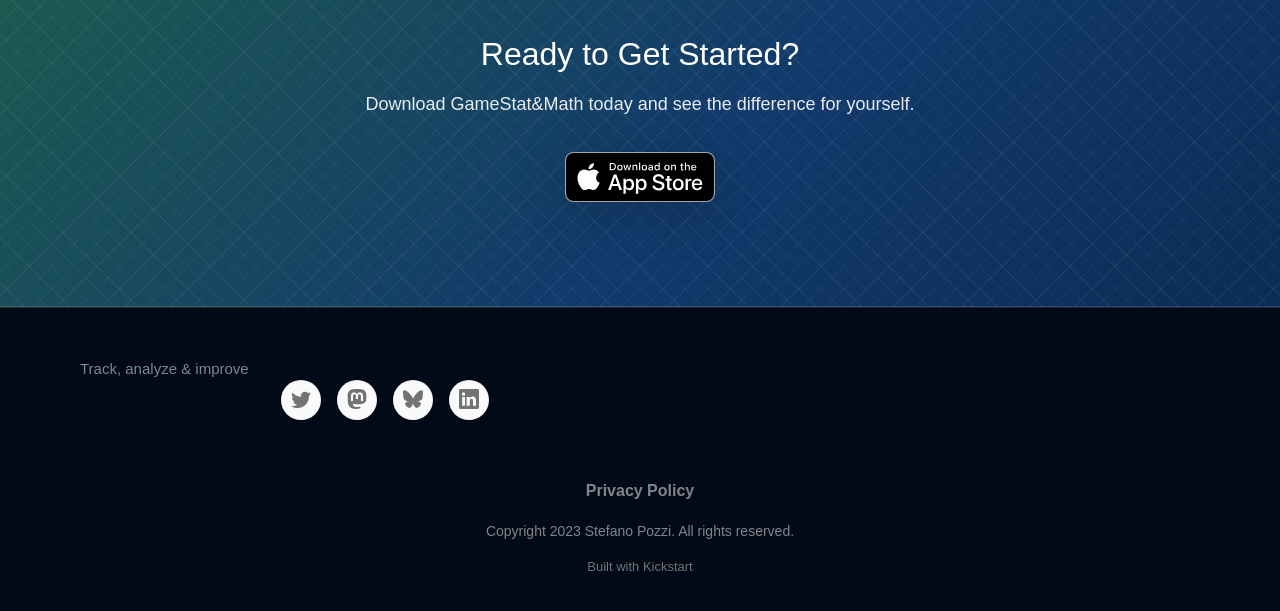
==== commit fd9321ea: "Deploy website – 1 Nov 2026 at 13:12" ====
--- a/index.html
+++ b/index.html
@@ -302,7 +302,8 @@
           </div>
           <div class="footer-social">
             <a href="https://x.com/ste_pozzi" class="social-link"><i class="bi-twitter"></i></a>
-            <a href="https://bsky.app/profile/ste12code.bsky.social" class="social-link"><i class="bi-bluesky"></i></a>
+            <a href="https://iosdev.space/@stepozzi" class="social-link"><i class="bi-mastodon"></i></a>
+            <a href="https://bsky.app/profile/stepozzi.bsky.social" class="social-link"><i class="bi-bluesky"></i></a>
             <a href="https://linkedin.com/in/stefano12pozzi/" class="social-link"><i class="bi-linkedin"></i></a>
           </div>
         </div>
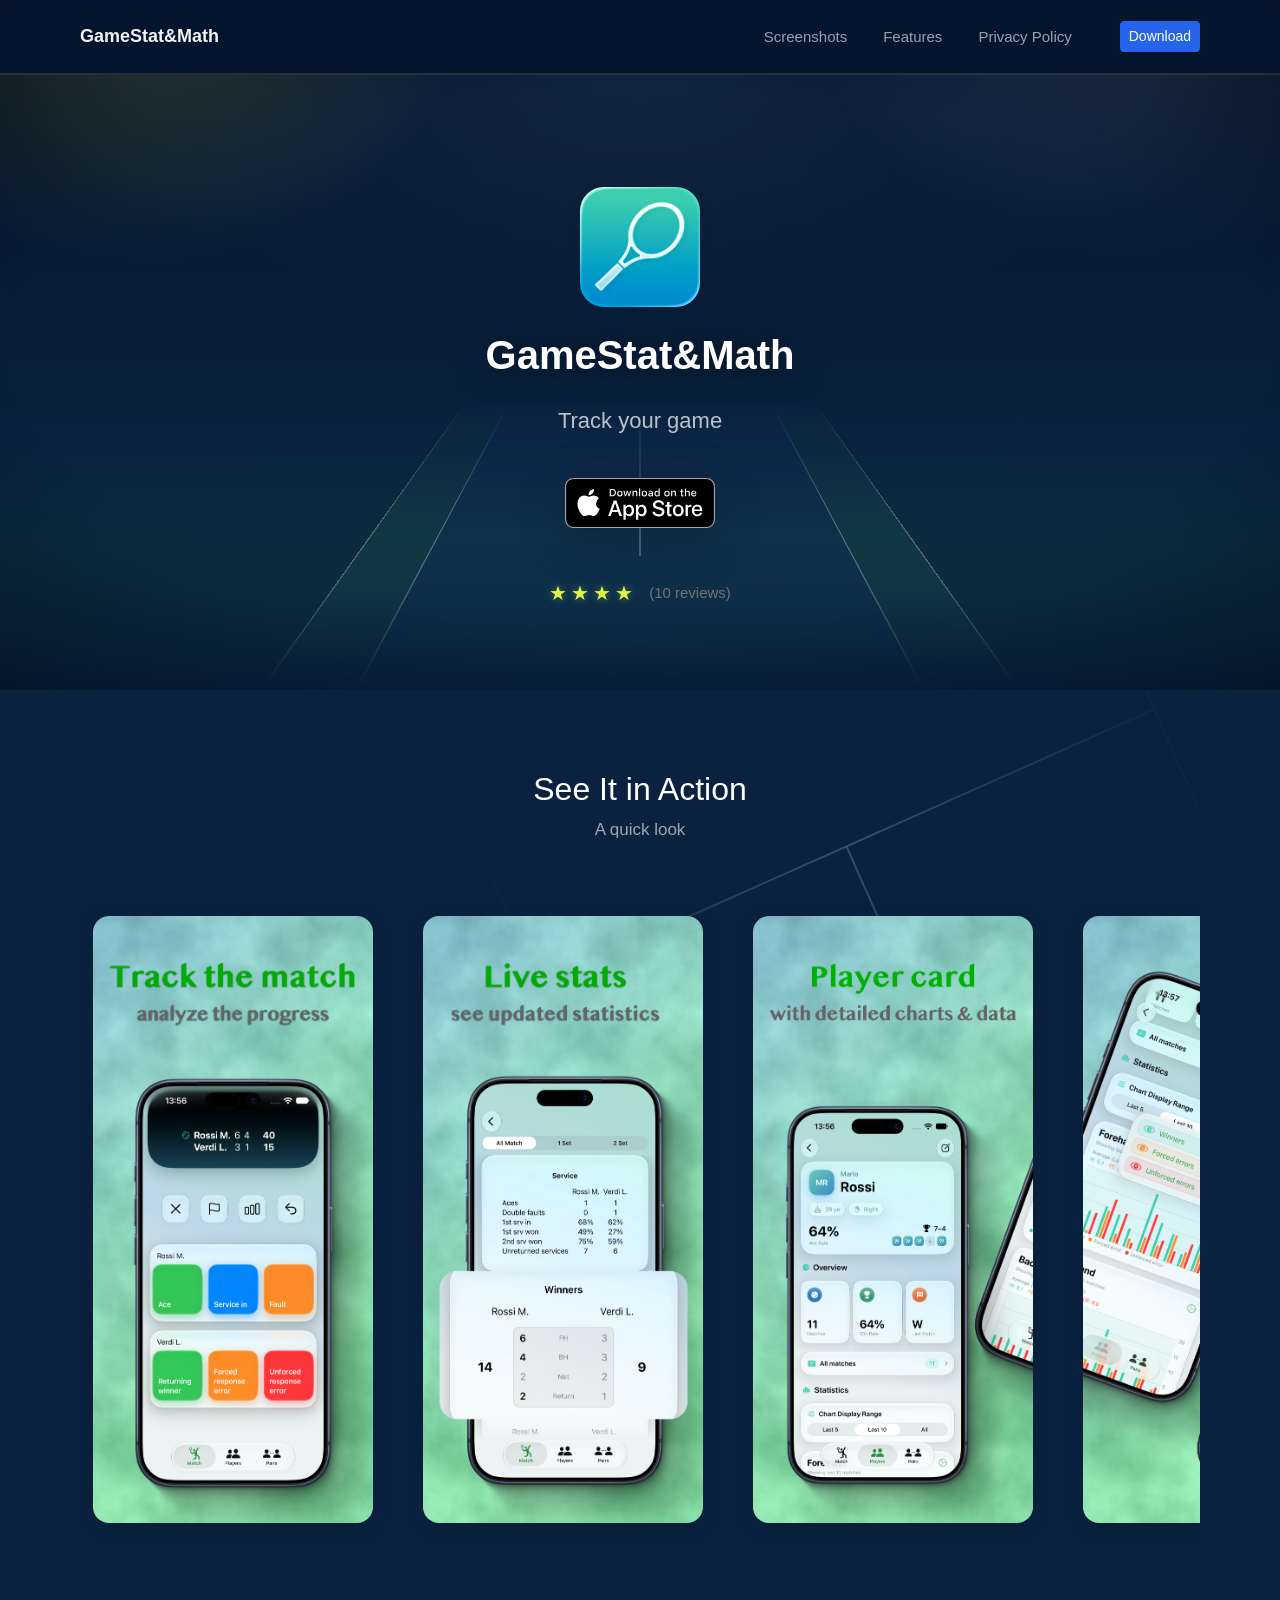
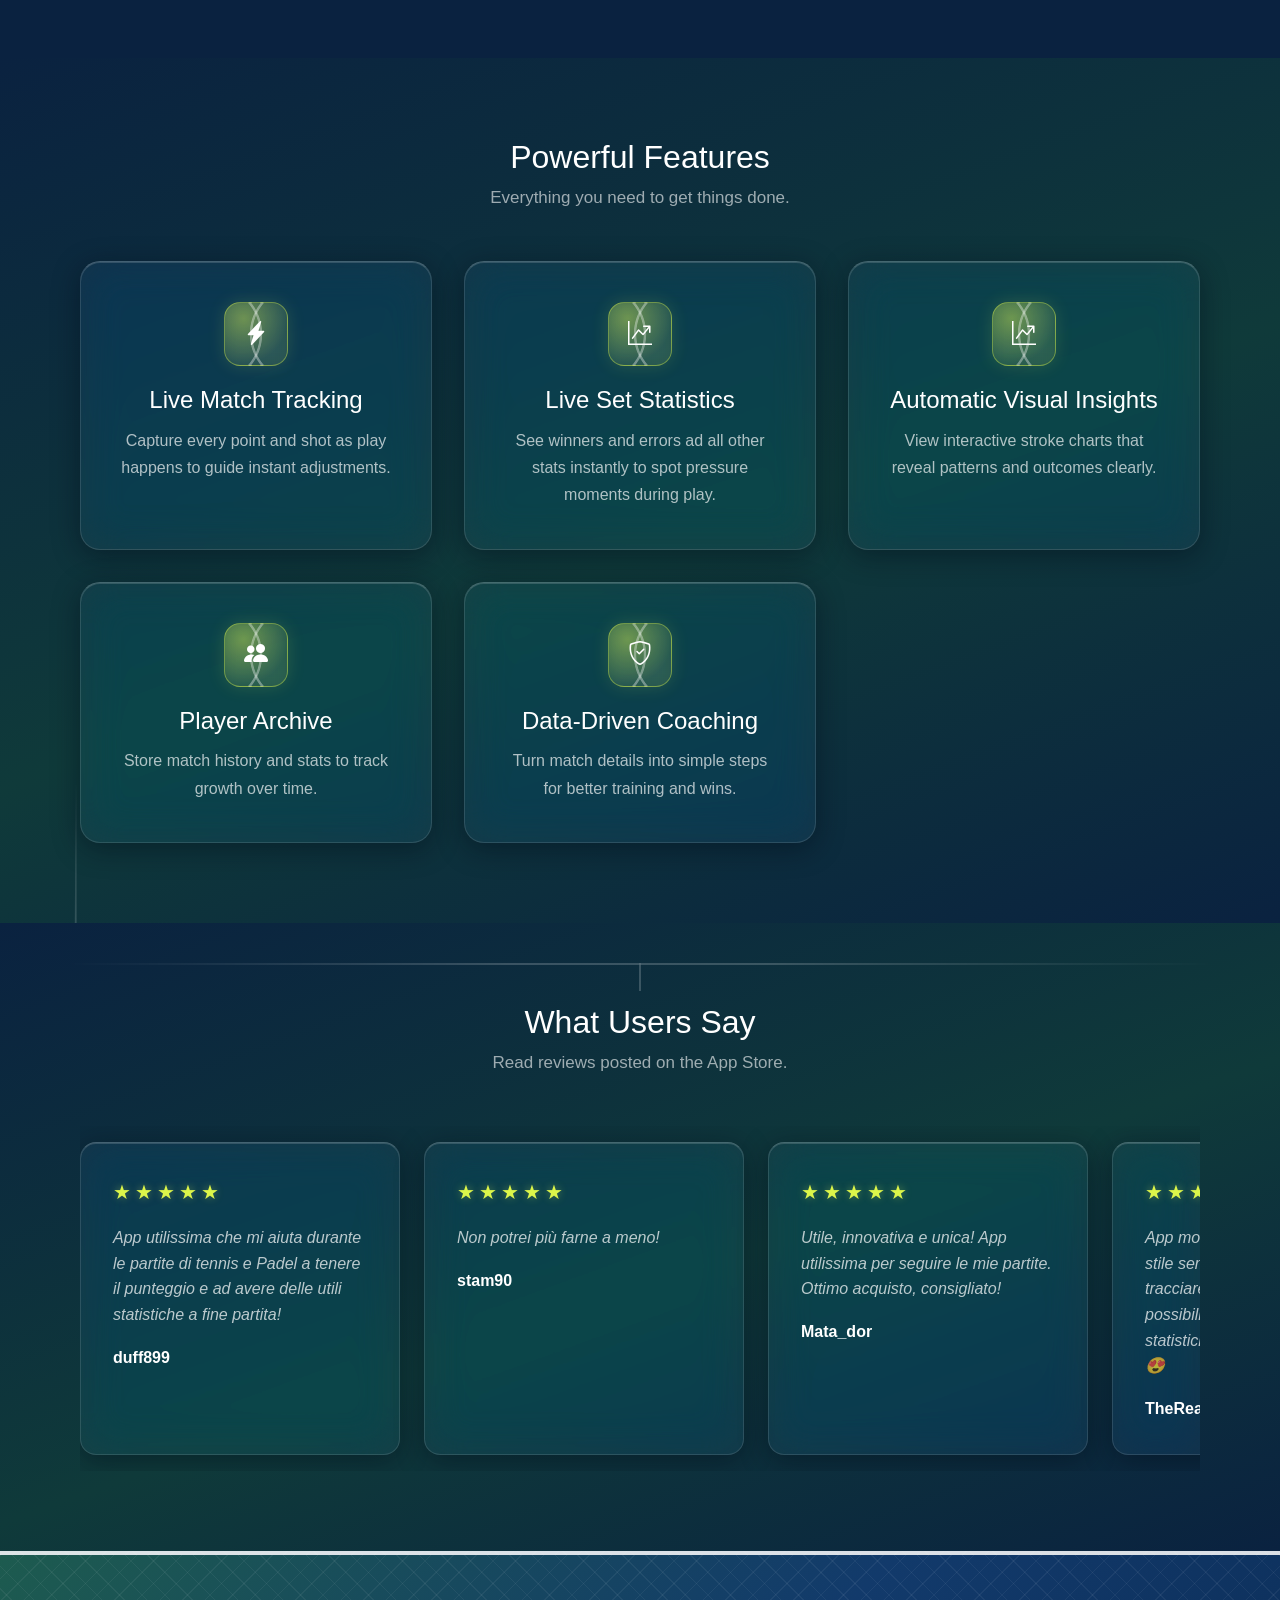
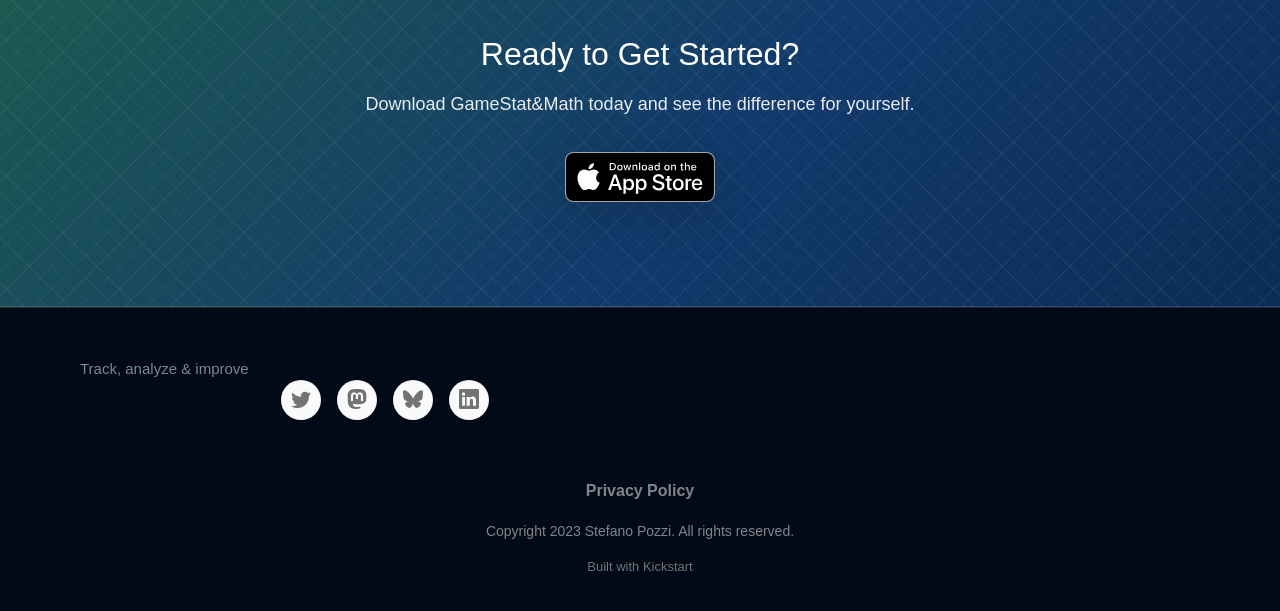
==== commit 768954c7: "Deploy website – 1 Nov 2026 at 13:20" ====
--- a/index.html
+++ b/index.html
@@ -78,7 +78,7 @@
           <div class="container">
             <div class="section-header">
               <h2>See It in Action</h2>
-              <p class="section-description">Beautiful screenshots showcasing your app's best features.</p>
+              <p class="section-description">A quick look</p>
             </div>
             <div class="screenshots-container">
               <div class="screenshots-scroll">
